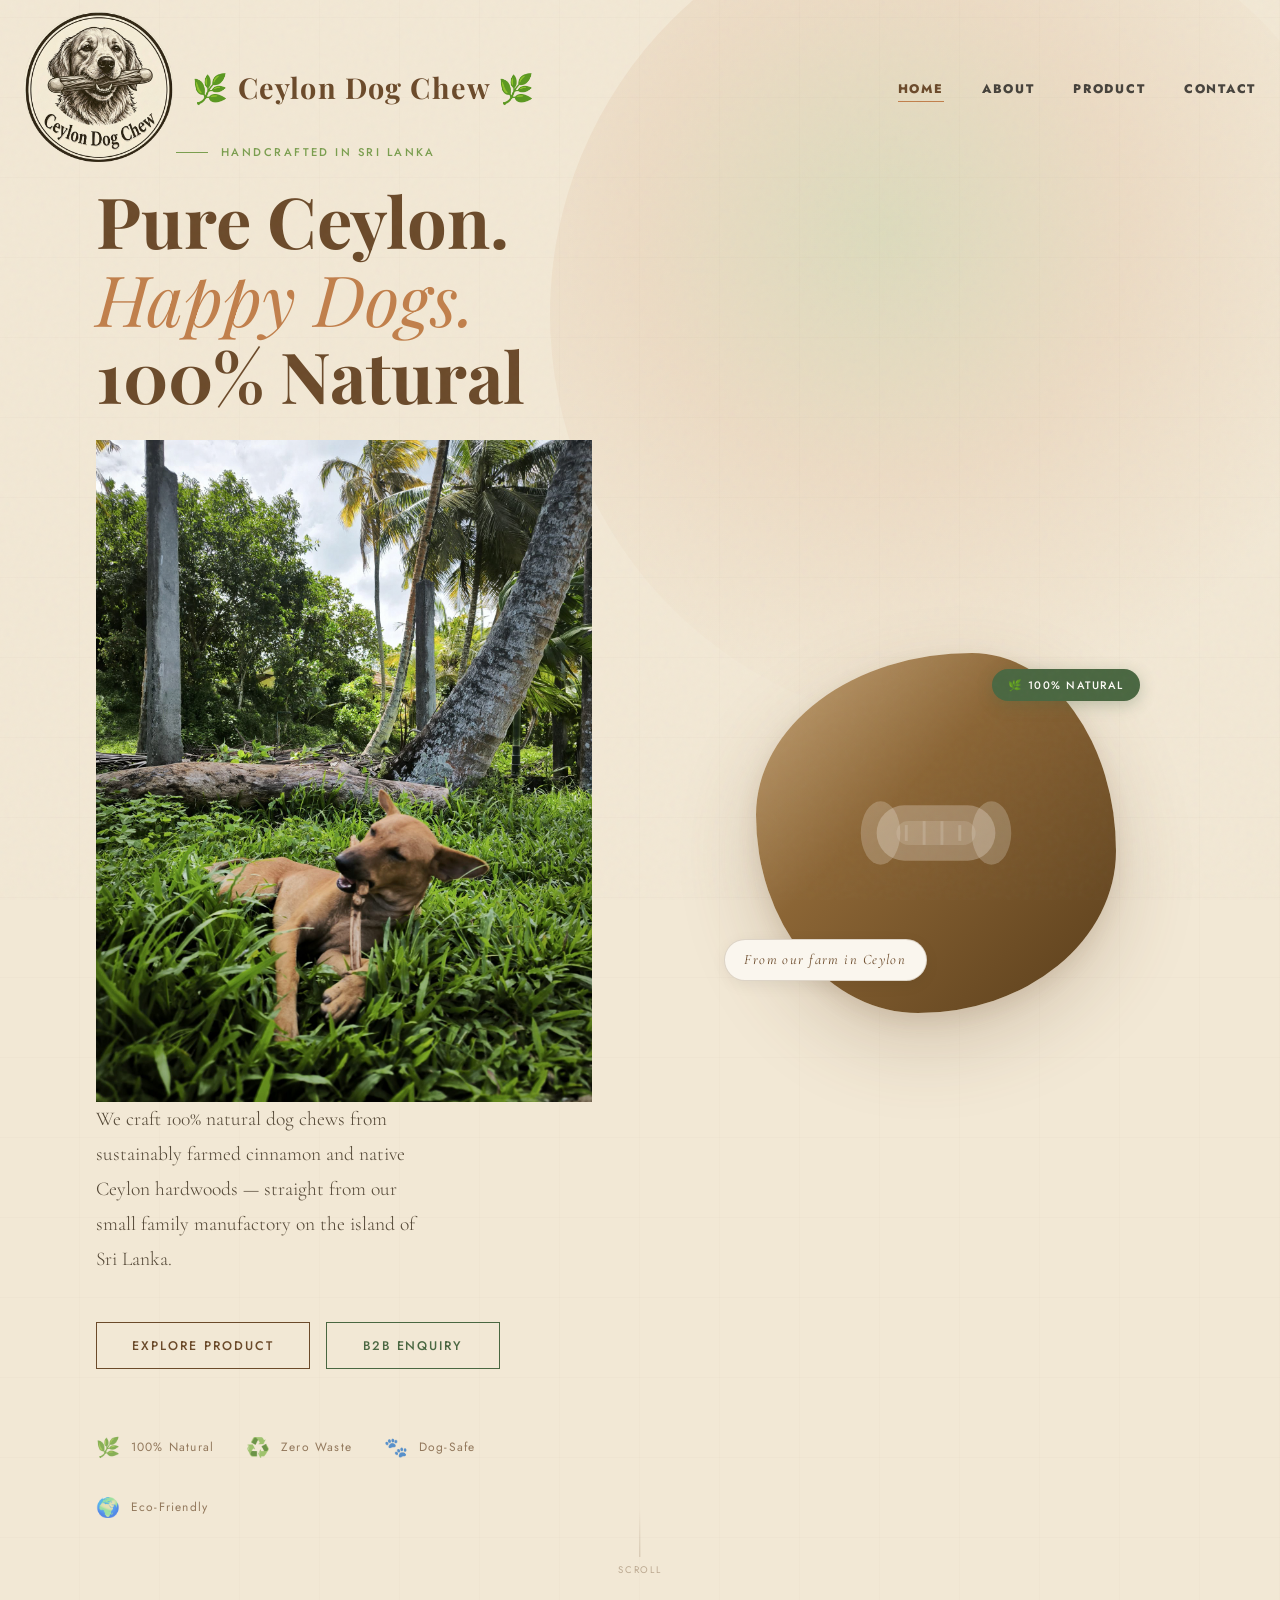
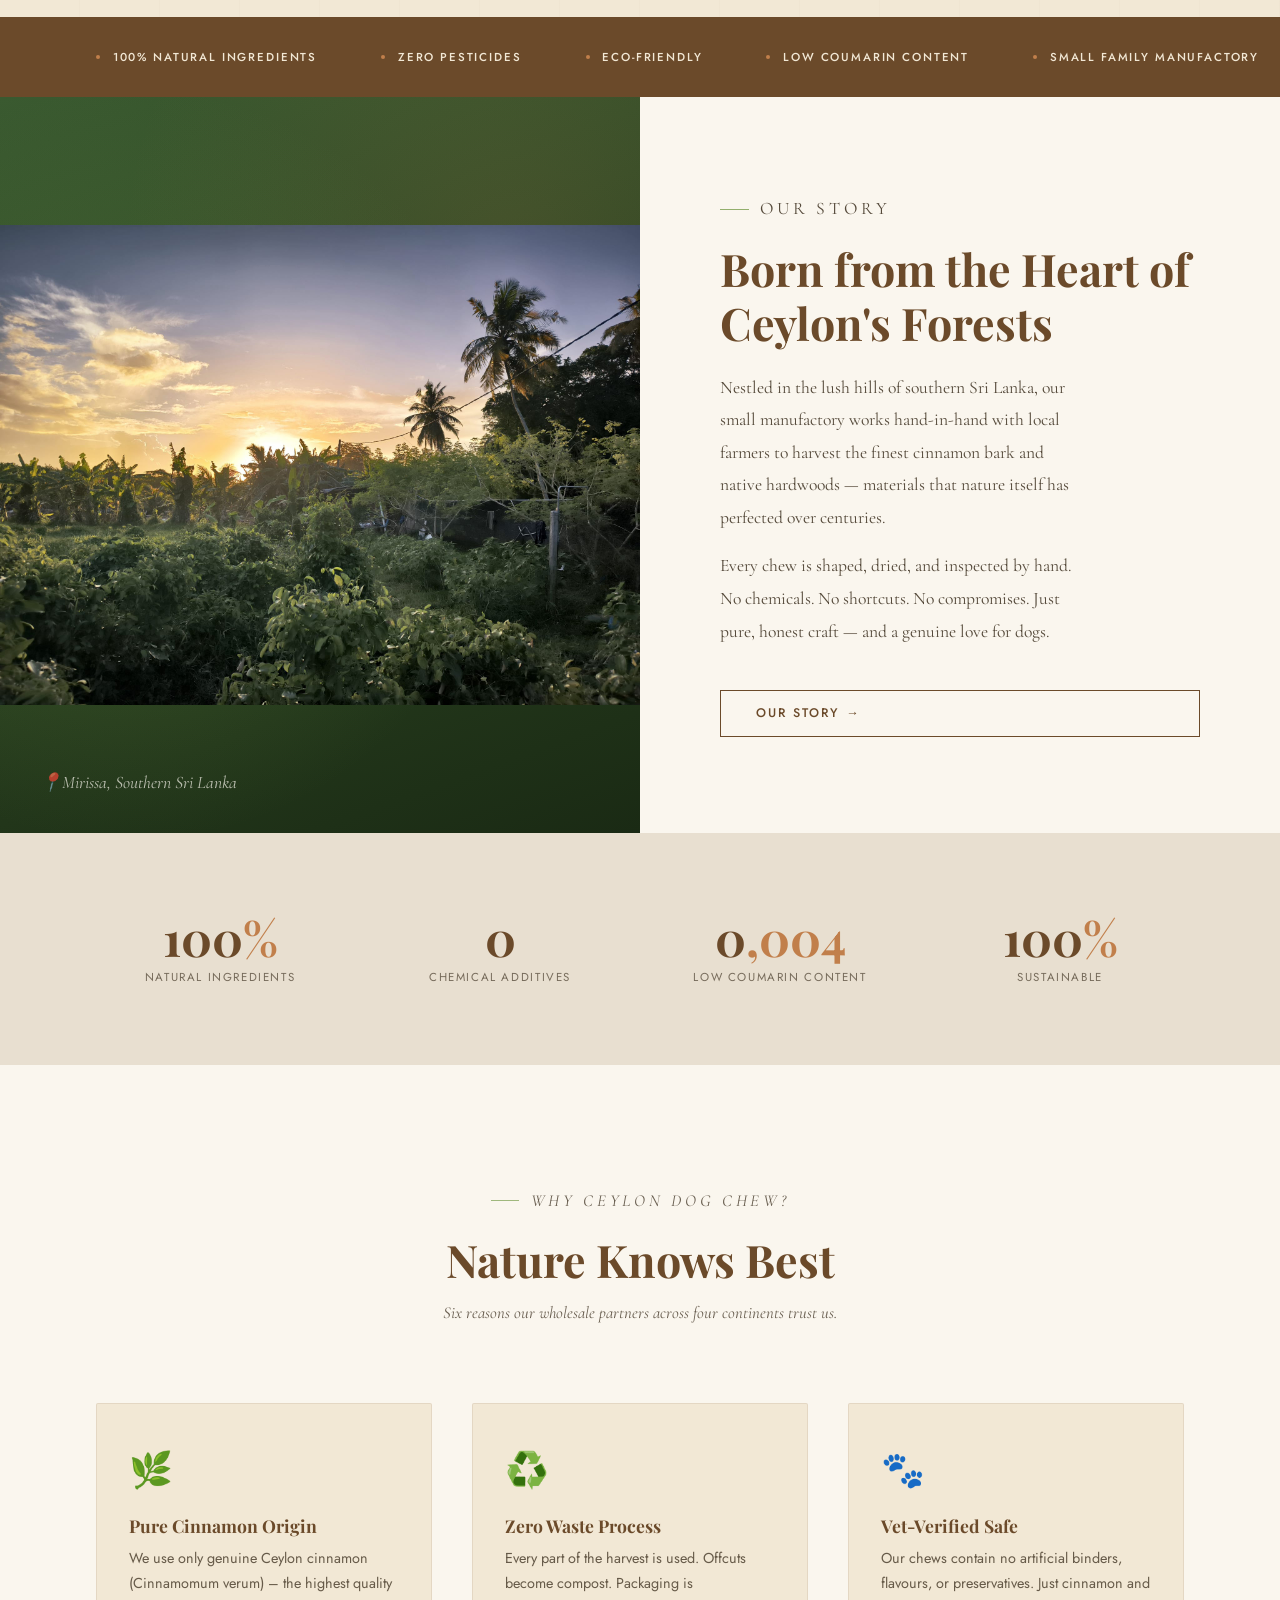
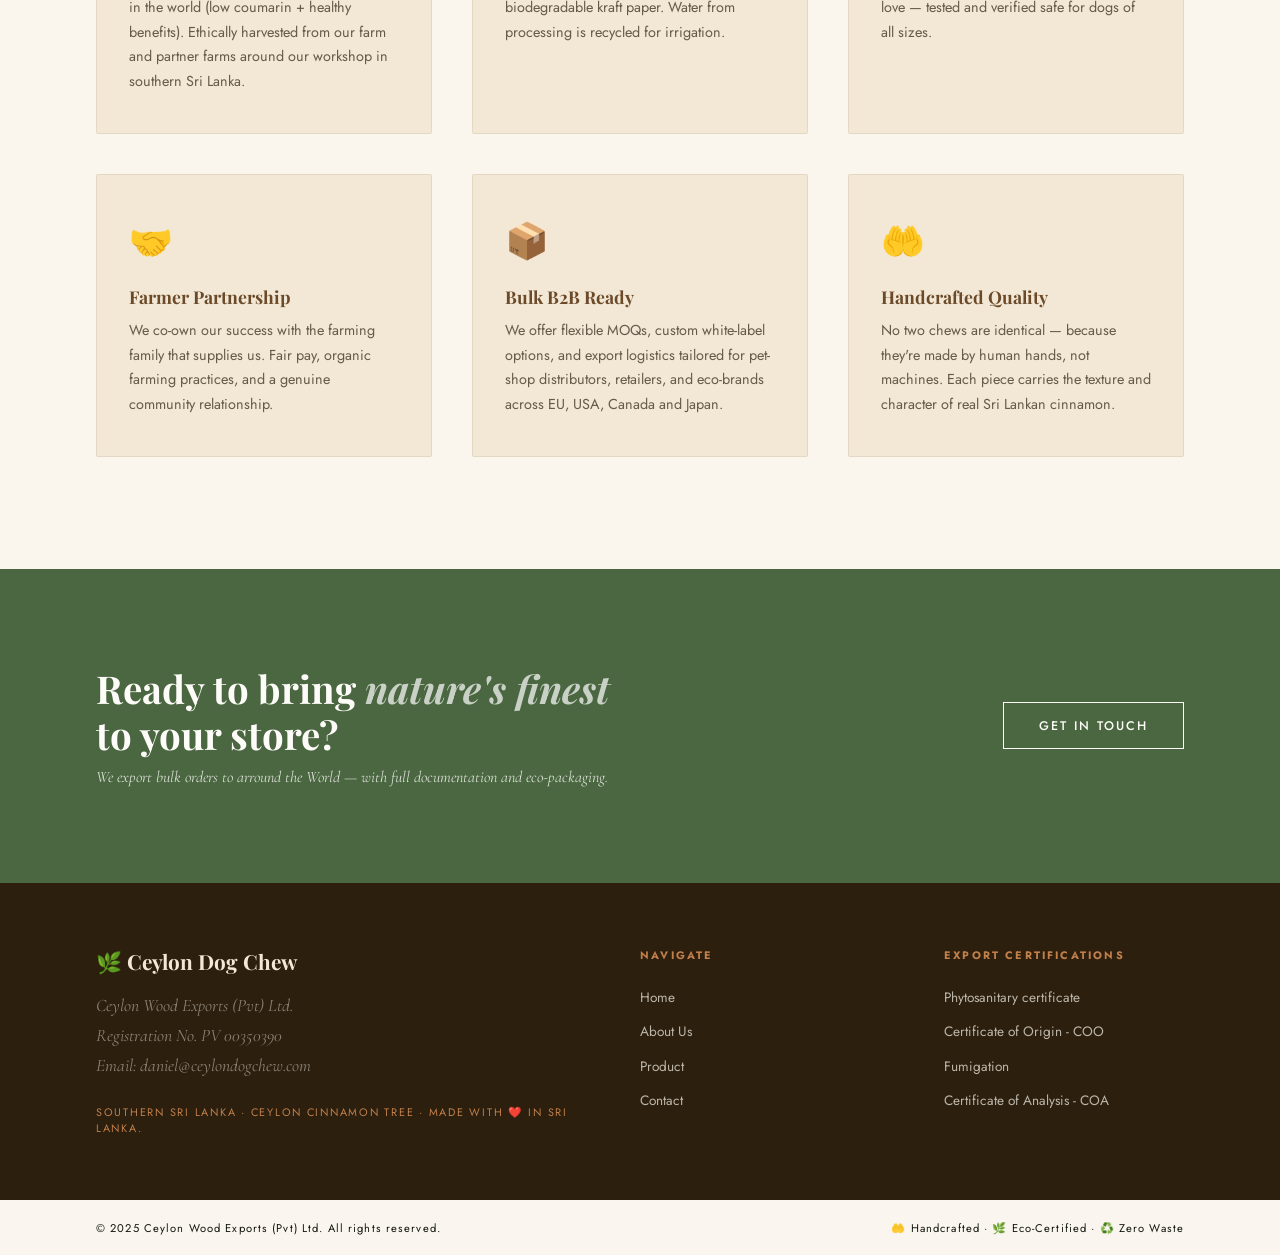
==== index.html @ 241b584c "Initial commit" ====
<!DOCTYPE html>
<html lang="en">
<head>
  <meta charset="UTF-8" />
  <meta name="viewport" content="width=device-width, initial-scale=1.0"/>
  <title>Ceylon Dog Chew — Pure Nature, Sri Lanka</title>
  <link rel="preconnect" href="https://fonts.googleapis.com">
  <link rel="icon" type="image/x-icon" href="/assets/dog_white_icon_96.png">
  <link rel="preconnect" href="https://fonts.gstatic.com" crossorigin>
  <link href="https://fonts.googleapis.com/css2?family=Playfair+Display:ital,wght@0,400;0,700;1,400&family=Jost:wght@300;400;500&family=Cormorant+Garamond:ital,wght@0,300;0,600;1,300&display=swap" rel="stylesheet">
  <link rel="stylesheet" href="/css/styles.css">
</head>
<body>

<!-- ============================================================
     NAVIGATION
============================================================ -->
<nav id="main-nav">
  <div class="nav-logo">
    <a href="index.html" class="nav-link" data-page="home"><img src="/assets/logo_small.png" alt="Ceylon Dog Chew Logo" class="logo-img"/></a>
    <span class="leaf-icon"></span>
   🌿 Ceylon Dog Chew 🌿 
  </div>
 
  <ul class="nav-links">
    <li><a href="index.html" class="nav-link" data-page="home">Home</a></li>
    <li><a href="about.html" class="nav-link" data-page="about">About</a></li>
    <li><a href="product.html" class="nav-link" data-page="product">Product</a></li>
    <li><a href="contact.html" class="nav-link" data-page="contact">Contact</a></li>
  </ul>
  <div class="nav-burger" id="burger">
    <span></span><span></span><span></span>
  </div>
</nav>

<!-- Mobile menu -->
<div class="mobile-menu" id="mobile-menu">
  <a href="index.html" class="nav-link" data-page="home">Home</a>
  <a href="about.html" class="nav-link" data-page="about">About</a>
  <a href="product.html" class="nav-link" data-page="product">Product</a>
  <a href="contact.html" class="nav-link" data-page="contact">Contact</a>
</div>


<!-- ============================================================
     HOME
============================================================ -->
<div class="page active" id="home">

  <!-- Hero -->
  <section class="hero">
    <div class="hero-bg-circle"></div>  
    <div class="hero-bg-lines"></div>
    <div class="hero-content">
      <p class="hero-eyebrow">Handcrafted in Sri Lanka</p>
      <h1>Pure Ceylon.<br><em>Happy Dogs.</em><br>100% Natural</h1>
      <img src="/assets/roco.jpeg" alt="Dog with stick in jungle" >
      <p class="hero-desc">We craft 100% natural dog chews from sustainably farmed cinnamon and native Ceylon hardwoods — straight from our small family manufactory on the island of Sri Lanka.</p>
      <div class="hero-ctas">
        <a href="product.html" class="btn btn-bark nav-link" data-page="product"><span>Explore Product</span></a>
        <a href="contact.html" class="btn btn-moss nav-link" data-page="contact"><span>B2B Enquiry</span></a>
      </div>
      <div class="hero-badges">
        <div class="hero-badge"><span class="icon">🌿</span> 100% Natural</div>
        <div class="hero-badge"><span class="icon">♻️</span> Zero Waste</div>
        <div class="hero-badge"><span class="icon">🐾</span> Dog-Safe</div>
        <div class="hero-badge"><span class="icon">🌍</span> Eco-Friendly</div>
      </div>
    </div>
    <div class="hero-visual">
      <div class="hero-product-card">
        <div class="hero-product-img">
          <svg viewBox="0 0 100 100" fill="none" xmlns="http://www.w3.org/2000/svg">
            <!-- Stylised bone / cinnamon stick shape -->
            <ellipse cx="22" cy="50" rx="10" ry="16" fill="rgba(250,246,238,.25)" rx="10"/>
            <rect x="20" y="36" width="60" height="28" rx="14" fill="rgba(250,246,238,.3)"/>
            <ellipse cx="78" cy="50" rx="10" ry="16" fill="rgba(250,246,238,.25)"/>
            <rect x="30" y="44" width="40" height="12" rx="6" fill="rgba(250,246,238,.15)"/>
            <!-- grain lines -->
            <line x1="35" y1="46" x2="35" y2="54" stroke="rgba(250,246,238,.2)" stroke-width="1.5"/>
            <line x1="44" y1="44" x2="44" y2="56" stroke="rgba(250,246,238,.2)" stroke-width="1.5"/>
            <line x1="53" y1="44" x2="53" y2="56" stroke="rgba(250,246,238,.2)" stroke-width="1.5"/>
            <line x1="62" y1="46" x2="62" y2="54" stroke="rgba(250,246,238,.2)" stroke-width="1.5"/>
          </svg>
        </div>
        <span class="hero-tag">🌿 100% Natural</span>
        <span class="hero-tag-2">From our farm in Ceylon</span>
      </div>
    </div>
    <div class="hero-line-deco">
      <span>Scroll</span>
    </div>
  </section>

  <!-- Values ticker -->
  <div class="values-strip">
    <div class="values-strip-inner" id="ticker">
      <div class="value-item"><span class="dot"></span>100% Natural Ingredients</div>
      <div class="value-item"><span class="dot"></span>Zero Pesticides</div>
      <div class="value-item"><span class="dot"></span>Eco-Friendly</div>
      <div class="value-item"><span class="dot"></span>low coumarin content</div>
      <div class="value-item"><span class="dot"></span>Small Family Manufactory</div>
      <div class="value-item"><span class="dot"></span>Sri Lanka Origin</div>
      <div class="value-item"><span class="dot"></span>Zero Waste Production</div>
      <div class="value-item"><span class="dot"></span>Export to EU · USA · Canada · Japan</div>
      <div class="value-item"><span class="dot"></span>B2B Wholesale Available</div>
      <div class="value-item"><span class="dot"></span>Dental benefit</div>
      <!-- duplicate for seamless loop -->
      <div class="value-item"><span class="dot"></span>100% Natural Ingredients</div>
      <div class="value-item"><span class="dot"></span>Zero Pesticides</div>
      <div class="value-item"><span class="dot"></span>Eco-Friendly</div>
      <div class="value-item"><span class="dot"></span>low coumarin content</div>
      <div class="value-item"><span class="dot"></span>Small Family Manufactory</div>
      <div class="value-item"><span class="dot"></span>Sri Lanka Origin</div>
      <div class="value-item"><span class="dot"></span>Zero Waste Production</div>
      <div class="value-item"><span class="dot"></span>Export to EU · USA · Canada · Japan</div>
      <div class="value-item"><span class="dot"></span>B2B Wholesale Available</div>
    </div>
  </div>

  <!-- Story teaser -->
  <section class="story">
    <div class="story-image">
      <div class="story-image-pattern"></div>
      <div class="story-image-deco">
        <img src="assets/západ_manufactory.jpeg">
      <!-- <span class="story-leaf-big">🌿</span> -->
      </div>
      <div class="story-location">📍Mirissa, Southern Sri Lanka</div>
    </div>
    <div class="story-content">
      <p class="section-label">Our Story</p>
      <h2>Born from the Heart of Ceylon's Forests</h2>
      <p>Nestled in the lush hills of southern Sri Lanka, our small manufactory works hand-in-hand with local farmers to harvest the finest cinnamon bark and native hardwoods — materials that nature itself has perfected over centuries.</p>
      <p>Every chew is shaped, dried, and inspected by hand. No chemicals. No shortcuts. No compromises. Just pure, honest craft — and a genuine love for dogs.</p>
      <a href="about.html" class="btn btn-bark nav-link" data-page="about"><span>Our Story →</span></a>
    </div>
  </section>

  <!-- Numbers -->
  <div class="numbers">
    <div class="number-item reveal">
      <div class="number-val">100<span>%</span></div>
      <div class="number-label">Natural Ingredients</div>
    </div>
    <div class="number-item reveal reveal-delay-1">
      <div class="number-val">0</div>
      <div class="number-label">Chemical Additives</div>
    </div>
    <div class="number-item reveal reveal-delay-2">
      <div class="number-val">0<span>,004</span></div>
      <div class="number-label">low Coumarin Content</div>
    </div>
    <div class="number-item reveal reveal-delay-3">
      <div class="number-val">100<span>%</span></div>
      <div class="number-label">Sustainable</div>
    </div>
  </div>

  <!-- Product Features -->
  <section class="product-preview">
    <div class="product-preview-header reveal">
      <p class="section-label" style="justify-content:center">Why Ceylon Dog Chew?</p>
      <h2>Nature Knows Best</h2>
      <p>Six reasons our wholesale partners across four continents trust us.</p>
    </div>
    <div class="features-grid">
      <div class="feature-card reveal">
        <div class="feature-icon">🌿</div>
        <div class="feature-title">Pure Cinnamon Origin</div>
        <div class="feature-text">We use only genuine Ceylon cinnamon (Cinnamomum verum) – the highest quality in the world (low coumarin + healthy benefits). Ethically harvested from our farm and partner farms around our workshop in southern Sri Lanka.</div>
      </div>
      <div class="feature-card reveal reveal-delay-1">
        <div class="feature-icon">♻️</div>
        <div class="feature-title">Zero Waste Process</div>
        <div class="feature-text">Every part of the harvest is used. Offcuts become compost. Packaging is biodegradable kraft paper. Water from processing is recycled for irrigation.</div>
      </div>
      <div class="feature-card reveal reveal-delay-2">
        <div class="feature-icon">🐾</div>
        <div class="feature-title">Vet-Verified Safe</div>
        <div class="feature-text">Our chews contain no artificial binders, flavours, or preservatives. Just cinnamon and love — tested and verified safe for dogs of all sizes.</div>
      </div>
      <div class="feature-card reveal">
        <div class="feature-icon">🤝</div>
        <div class="feature-title">Farmer Partnership</div>
        <div class="feature-text">We co-own our success with the farming family that supplies us. Fair pay, organic farming practices, and a genuine community relationship.</div>
      </div>
      <div class="feature-card reveal reveal-delay-1">
        <div class="feature-icon">📦</div>
        <div class="feature-title">Bulk B2B Ready</div>
        <div class="feature-text">We offer flexible MOQs, custom white-label options, and export logistics tailored for pet-shop distributors, retailers, and eco-brands across EU, USA, Canada and Japan.</div>
      </div>
      <div class="feature-card reveal reveal-delay-2">
        <div class="feature-icon">🤲</div>
        <div class="feature-title">Handcrafted Quality</div>
        <div class="feature-text">No two chews are identical — because they're made by human hands, not machines. Each piece carries the texture and character of real Sri Lankan cinnamon.</div>
      </div>
    </div>
  </section>

  <!-- CTA Banner -->
  <div class="cta-banner">
    <div>
      <h2>Ready to bring <em>nature's finest</em><br>to your store?</h2>
      <p>We export bulk orders to arround the World — with full documentation and eco-packaging.</p>
    </div>
    <a href="contact.html" class="btn btn-white nav-link" data-page="contact"><span>Get in Touch</span></a>
  </div>

</div><!-- /home -->

<!-- ============================================================
     FOOTER
============================================================ -->
<footer>
  <div class="footer-brand">
    <div class="footer-logo">🌿 Ceylon Dog Chew</div>
    <div class="footer-tagline">Ceylon Wood Exports (Pvt) Ltd. Registration No. PV 00350390<br> Email: <a href="mailto:daniel@ceylondogchew.com" style="color:inherit; " onmouseover="this.style.color='#e0d8c2';" onmouseout="this.style.color='inherit';">daniel@ceylondogchew.com</a></div>
    <div class="footer-origin">Southern Sri Lanka · Ceylon Cinnamon Tree · Made with ❤️ in Sri Lanka. </div>
  </div>
  <div class="footer-col">
    <h4>Navigate</h4>
    <ul>
      <li><a href="index.html" class="nav-link" data-page="home">Home</a></li>
      <li><a href="about.html" class="nav-link" data-page="about">About Us</a></li>
      <li><a href="product.html" class="nav-link" data-page="product">Product</a></li>
      <li><a href="contact.html" class="nav-link" data-page="contact">Contact</a></li>
    </ul>
  </div>
  <div class="footer-col">
    <h4>Export Certifications</h4>
    <ul>
      <li><a href="#" class="nav-link" data-page="contact">Phytosanitary certificate</a></li>
      <li><a href="" class="nav-link" data-page="contact">Certificate of Origin - COO</a></li>
      <li><a href="" class="nav-link" data-page="contact">Fumigation</a></li>
      <li><a href="" class="nav-link" data-page="contact">Certificate of Analysis - COA</a></li>
    </ul>
  </div>
</footer>
<div class="footer-bottom">
  <span>© 2025 Ceylon Wood Exports (Pvt) Ltd. All rights reserved. </span>
  <span>🤲 Handcrafted · 🌿 Eco-Certified · ♻️ Zero Waste</span>
</div>


  <!-- JS -->
  <script src="/js/main.js"></script>

</body>
</html>
---- css/styles.css ----
/* =========================================================
   TOKENS & RESET
========================================================= */
:root {
  --sand:    #F2E8D5;
  --cream:   #FAF6EE;
  --bark:    #6B4A2A;
  --moss:    #4A6741;
  --leaf:    #7A9E4E;
  --earth:   #2C1F0E;
  --clay:    #C17F4B;
  --fog:     #E8DFD0;
  --white:   #FEFCF8;

  --ff-display: 'Playfair Display', Georgia, serif;
  --ff-serif:   'Cormorant Garamond', Georgia, serif;
  --ff-body:    'Jost', sans-serif;

  --ease-smooth: cubic-bezier(.25,.46,.45,.94);
  --transition: .35s var(--ease-smooth);
}
*, *::before, *::after { box-sizing: border-box; margin: 0; padding: 0; }
html { scroll-behavior: smooth; font-size: 16px; }
body {
  font-family: var(--ff-body);
  background: var(--cream);
  color: var(--earth);
  overflow-x: hidden;
}
img { display: block; max-width: 100%; }
a { text-decoration: none; color: inherit; }
ul { list-style: none; }

/* =========================================================
   GRAIN OVERLAY
========================================================= */
body::before {
  content: '';
  position: fixed; inset: 0; z-index: 9999;
  pointer-events: none;
  background-image: url("data:image/svg+xml,%3Csvg viewBox='0 0 200 200' xmlns='http://www.w3.org/2000/svg'%3E%3Cfilter id='n'%3E%3CfeTurbulence type='fractalNoise' baseFrequency='0.75' numOctaves='4' stitchTiles='stitch'/%3E%3C/filter%3E%3Crect width='100%25' height='100%25' filter='url(%23n)' opacity='1'/%3E%3C/svg%3E");
  opacity: .032;
}

/* =========================================================
   NAVIGATION
========================================================= */
nav {
  position: fixed; top: 0; left: 0; right: 0; z-index: 100;
  display: flex; align-items: center; justify-content: space-between;
  padding: 1.4rem 3rem;
  transition: background var(--transition), box-shadow var(--transition);
}
nav.scrolled {
  background: rgba(250,246,238,.92);
  backdrop-filter: blur(10px);
  box-shadow: 0 1px 0 rgba(107,74,42,.12);
}
.nav-logo {
  font-family: var(--ff-display);
  font-size: 1.8rem;
  font-weight: 700;
  color: var(--bark);
  letter-spacing: .04em;
  display: flex; align-items: center; gap: .6rem;
}
.nav-logo .leaf-icon { font-size: 1.4rem; }
.nav-links {
  display: flex; gap: 2.4rem; align-items: center;
}
.nav-links a {
  font-size: .78rem;
  font-weight: 800;
  letter-spacing: .14em;
  text-transform: uppercase;
  color: black;
  opacity: .7;
  transition: opacity var(--transition), color var(--transition);
  position: relative;
}
.nav-links a::after {
  content: '';
  position: absolute; bottom: -.3rem; left: 0; right: 0; height: 1px;
  background: var(--clay);
  transform: scaleX(0); transform-origin: left;
  transition: transform var(--transition);
}
.nav-links a:hover, .nav-links a.active { opacity: 1; color: var(--bark); }
.nav-links a:hover::after, .nav-links a.active::after { transform: scaleX(1); }

/* Hamburger */
.nav-burger { display: none; flex-direction: column; gap: 5px; cursor: pointer; padding: 4px; }
.nav-burger span { width: 24px; height: 2px; background: var(--bark); border-radius: 2px; transition: var(--transition); }
.nav-burger.open span:nth-child(1) { transform: rotate(45deg) translate(5px,5px); }
.nav-burger.open span:nth-child(2) { opacity: 0; }
.nav-burger.open span:nth-child(3) { transform: rotate(-45deg) translate(5px,-5px); }

/* Mobile menu */
.mobile-menu {
  display: none; position: fixed; inset: 0; z-index: 99;
  background: var(--cream); flex-direction: column;
  align-items: center; justify-content: center; gap: 2.4rem;
}
.mobile-menu.open { display: flex; }
.mobile-menu a {
  font-family: var(--ff-display);
  font-size: 2rem; font-weight: 400;
  color: var(--bark); opacity: .85;
  transition: opacity var(--transition);
}
.mobile-menu a:hover { opacity: 1; }

/* =========================================================
   PAGE SYSTEM
========================================================= */
.page { min-height: 100vh; padding-top: 0; }
/*.page.active { display: block; } */

/* =========================================================
   BUTTONS
========================================================= */
.btn {
  display: inline-block;
  padding: .85rem 2.2rem;
  font-family: var(--ff-body);
  font-size: .78rem; font-weight: 500;
  letter-spacing: .16em; text-transform: uppercase;
  border: 1.5px solid currentColor;
  cursor: pointer; transition: var(--transition);
  position: relative; overflow: hidden;
}
.btn::before {
  content: '';
  position: absolute; inset: 0;
  background: currentColor;
  transform: translateY(101%);
  transition: transform .4s var(--ease-smooth);
}
.btn span { position: relative; z-index: 1; }
.btn:hover::before { transform: translateY(0); }
.btn-bark { color: var(--bark); }
.btn-bark:hover { color: var(--cream); }
.btn-white { color: var(--white); }
.btn-white:hover { color: var(--bark); }
.btn-moss { color: var(--moss); }
.btn-moss:hover { color: var(--white); }

/* =========================================================
   ██  HOME PAGE
========================================================= */
#home { padding-top: 0; }

/* Hero */
.hero {
  min-height: 100vh;
  display: grid; grid-template-columns: 1fr 1fr; align-items: center;
  background: var(--sand);
  position: relative; overflow: hidden;
}
.hero-bg-circle {
  position: absolute; right: -8vw; top: -8vw;
  width: 65vw; height: 65vw;
  border-radius: 50%;
  background: radial-gradient(circle at 40% 40%, rgba(122,158,78,.18), rgba(193,127,75,.12), transparent 70%);
  pointer-events: none;
}
.hero-bg-lines {
  position: absolute; inset: 0; pointer-events: none;
  background-image:
    repeating-linear-gradient(0deg, transparent, transparent 79px, rgba(107,74,42,.04) 80px),
    repeating-linear-gradient(90deg, transparent, transparent 79px, rgba(107,74,42,.04) 80px);
}
.hero-content {
  padding: 9rem 3rem 6rem 6rem;
  position: relative; z-index: 2;
}
.hero-eyebrow {
  font-size: .7rem; font-weight: 500;
  letter-spacing: .22em; text-transform: uppercase;
  color: var(--leaf); margin-bottom: 1.4rem;
  margin-left: 80px;
  display: flex; align-items: center; gap: .8rem;
}
.hero-eyebrow::before {
  content: ''; width: 2rem; height: 1px; background: var(--leaf);
}
.hero h1 {
  font-family: var(--ff-display);
  font-size: clamp(2.8rem, 5.5vw, 5rem);
  font-weight: 700; line-height: 1.1;
  color: var(--bark);
  margin-bottom: 1.6rem;
}
.hero h1 em {
  font-style: italic; font-weight: 400;
  color: var(--clay);
}
.hero-desc {
  font-family: var(--ff-serif);
  font-size: 1.22rem; font-weight: 300;
  color: var(--earth); opacity: .8;
  line-height: 1.8;
  max-width: 38ch;
  margin-bottom: 2.8rem;
}
.hero-ctas { display: flex; gap: 1rem; flex-wrap: wrap; }
.hero-badges {
  margin-top: 4rem;
  display: flex; gap: 2rem; flex-wrap: wrap;
}
.hero-badge {
  display: flex; align-items: center; gap: .6rem;
  font-size: .75rem; letter-spacing: .1em;
  color: var(--bark); opacity: .7;
}
.hero-badge .icon { font-size: 1.2rem; }

/* Hero visual */
.hero-visual {
  position: relative; z-index: 2;
  display: flex; align-items: center; justify-content: center;
  padding: 9rem 5rem 6rem 2rem;
}
.hero-product-card {
  position: relative;
  width: 360px; max-width: 90%;
}
.hero-product-img {
  width: 100%;
  border-radius: 60% 40% 55% 45% / 45% 55% 45% 55%;
  background: linear-gradient(135deg, #c8a77a 0%, #8B6535 40%, #5a3e1b 100%);
  aspect-ratio: 1;
  display: flex; align-items: center; justify-content: center;
  box-shadow: 0 30px 80px rgba(107,74,42,.22), 0 8px 20px rgba(107,74,42,.12);
  animation: float 6s ease-in-out infinite;
  overflow: hidden;
}
@keyframes float {
  0%,100% { transform: translateY(0) rotate(0deg); }
  50% { transform: translateY(-14px) rotate(1.5deg); }
}
.hero-product-img svg { width: 55%; opacity: .9; }
.hero-tag {
  position: absolute; top: 1rem; right: -1.5rem;
  background: var(--moss);
  color: var(--white);
  font-size: .68rem; letter-spacing: .14em; text-transform: uppercase;
  padding: .5rem 1rem;
  border-radius: 2rem;
  font-weight: 500;
  box-shadow: 0 4px 16px rgba(74,103,65,.3);
}
.hero-tag-2 {
  position: absolute; bottom: 2rem; left: -2rem;
  background: var(--cream);
  border: 1px solid rgba(107,74,42,.2);
  color: var(--bark);
  font-size: .68rem; letter-spacing: .1em;
  padding: .7rem 1.2rem;
  border-radius: 2rem;
  font-family: var(--ff-serif);
  font-style: italic;
  font-size: .9rem;
  box-shadow: 0 4px 16px rgba(0,0,0,.06);
}
.hero-line-deco {
  position: absolute; left: 50%; bottom: 2.5rem;
  transform: translateX(-50%);
  display: flex; flex-direction: column; align-items: center; gap: .4rem;
  animation: bounce 2.4s ease-in-out infinite;
}
@keyframes bounce {
  0%,100% { transform: translateX(-50%) translateY(0); }
  50% { transform: translateX(-50%) translateY(6px); }
}
.hero-line-deco span { font-size: .6rem; letter-spacing: .18em; text-transform: uppercase; color: var(--bark); opacity: .4; }
.hero-line-deco::before { content: ''; width: 1px; height: 3rem; background: linear-gradient(to bottom, transparent, var(--bark)); opacity: .25; }

/* Values strip */
.values-strip {
  background: var(--bark);
  color: var(--sand);
  padding: 2rem 6rem;
  display: flex; gap: 3rem; align-items: center;
  overflow: hidden;
}
.values-strip-inner {
  display: flex; gap: 4rem; align-items: center;
  animation: ticker 30s linear infinite;
  white-space: nowrap;
}
@keyframes ticker {
  0% { transform: translateX(0); }
  100% { transform: translateX(-50%); }
}
.value-item {
  display: flex; align-items: center; gap: .8rem;
  font-size: .72rem; letter-spacing: .16em; text-transform: uppercase; font-weight: 500;
}
.value-item .dot { width: 4px; height: 4px; border-radius: 50%; background: var(--clay); flex-shrink: 0; }

/* Story section */
.story {
  display: grid; grid-template-columns: 1fr 1fr;
  min-height: 70vh;
}
.story-image {
  background: linear-gradient(160deg, #3a5a30 0%, #2a4220 50%, #1a2a14 100%);
  position: relative; overflow: hidden;
  min-height: 500px;
}
.story-image-pattern {
  position: absolute; inset: 0;
  background-image: radial-gradient(circle at 20% 50%, rgba(122,158,78,.25) 0%, transparent 60%),
    radial-gradient(circle at 80% 20%, rgba(193,127,75,.15) 0%, transparent 50%);
}
.story-image-deco {
  position: absolute; inset: 0;
  display: flex; align-items: center; justify-content: center;
}
.story-leaf-big { font-size: 12rem; opacity: .07; user-select: none; }
.story-location {
  position: absolute; bottom: 2.5rem; left: 2.5rem;
  color: rgba(250,246,238,.7);
  font-family: var(--ff-serif); font-style: italic;
  font-size: 1.1rem;
  display: flex; align-items: center; gap: .6rem;
}
.story-content {
  padding: 6rem 5rem;
  background: var(--cream);
  display: flex; flex-direction: column; justify-content: center;
}
.section-label {
  font-size: .68rem; letter-spacing: .22em; text-transform: uppercase;
  color: var(--leaf); margin-bottom: 1.2rem;
  display: flex; align-items: center; gap: .7rem;
}
.section-label::before { content: ''; width: 1.8rem; height: 1px; background: var(--leaf); }
.story-content h2 {
  font-family: var(--ff-display);
  font-size: clamp(1.8rem, 3.5vw, 2.8rem);
  font-weight: 700; line-height: 1.2;
  color: var(--bark); margin-bottom: 1.4rem;
}
.story-content p {
  font-family: var(--ff-serif);
  font-size: 1.1rem; line-height: 1.85;
  color: var(--earth); opacity: .8;
  margin-bottom: 1rem; max-width: 44ch;
}
.story-content .btn { margin-top: 1.6rem; }

/* Numbers */
.numbers {
  background: var(--fog);
  padding: 5rem 6rem;
  display: grid; grid-template-columns: repeat(4, 1fr);
  gap: 2rem;
}
.number-item { text-align: center; }
.number-val {
  font-family: var(--ff-display);
  font-size: 3rem; font-weight: 700;
  color: var(--bark); line-height: 1;
}
.number-val span { color: var(--clay); }
.number-label {
  font-size: .72rem; letter-spacing: .14em; text-transform: uppercase;
  color: var(--earth); opacity: .6; margin-top: .5rem;
}

/* Product preview */
.product-preview {
  padding: 7rem 6rem;
  background: var(--cream);
}
.product-preview-header {
  text-align: center; margin-bottom: 5rem;
}
.product-preview-header h2 {
  font-family: var(--ff-display);
  font-size: clamp(2rem, 3.5vw, 3rem);
  color: var(--bark); margin-top: .6rem;
}
.product-preview-header p {
  font-family: var(--ff-serif);
  font-size: 1.05rem; color: var(--earth); opacity: .7;
  margin-top: .8rem; font-style: italic;
}
.features-grid {
  display: grid; grid-template-columns: repeat(3, 1fr); gap: 2.5rem;
}
.feature-card {
  background: var(--sand);
  border: 1px solid rgba(107,74,42,.1);
  padding: 2.5rem 2rem;
  border-radius: 2px;
  transition: transform var(--transition), box-shadow var(--transition);
  position: relative; overflow: hidden;
}
.feature-card::before {
  content: '';
  position: absolute; top: 0; left: 0; right: 0; height: 3px;
  background: linear-gradient(90deg, var(--moss), var(--leaf));
  transform: scaleX(0); transform-origin: left;
  transition: transform var(--transition);
}
.feature-card:hover { transform: translateY(-4px); box-shadow: 0 12px 40px rgba(107,74,42,.1); }
.feature-card:hover::before { transform: scaleX(1); }
.feature-icon { font-size: 2.2rem; margin-bottom: 1.2rem; }
.feature-title {
  font-family: var(--ff-display);
  font-size: 1.1rem; font-weight: 700;
  color: var(--bark); margin-bottom: .6rem;
}
.feature-text {
  font-size: .9rem; line-height: 1.7;
  color: var(--earth); opacity: .7;
}

/* CTA Banner */
.cta-banner {
  background: var(--moss);
  color: var(--white);
  padding: 6rem;
  display: grid; grid-template-columns: 1fr auto;
  align-items: center; gap: 3rem;
}
.cta-banner h2 {
  font-family: var(--ff-display);
  font-size: clamp(1.8rem, 3vw, 2.6rem);
  line-height: 1.2;
}
.cta-banner h2 em { font-style: italic; color: rgba(255,255,255,.7); }
.cta-banner p {
  font-family: var(--ff-serif); font-size: 1rem;
  opacity: .8; margin-top: .6rem; font-style: italic;
}

/* =========================================================
   ██  ABOUT PAGE
========================================================= */
#about { padding-top: 0; }
.about-hero {
  background: linear-gradient(150deg, #2C1F0E 0%, #3D2B14 50%, #2a4220 100%);
  color: var(--cream);
  padding: 11rem 6rem 7rem;
  position: relative; overflow: hidden;
}
.about-hero-bg {
  position: absolute; inset: 0; pointer-events: none;
  background-image: radial-gradient(circle at 70% 40%, rgba(122,158,78,.15) 0%, transparent 50%),
    radial-gradient(circle at 20% 80%, rgba(193,127,75,.1) 0%, transparent 40%);
}
.about-hero-label {
  font-size: .68rem; letter-spacing: .24em; text-transform: uppercase;
  color: var(--leaf); margin-bottom: 1.4rem;
  display: flex; align-items: center; gap: .7rem;
}
.about-hero-label::before { content: ''; width: 2rem; height: 1px; background: var(--leaf); }
.about-hero h1 {
  font-family: var(--ff-display);
  font-size: clamp(2.4rem, 5vw, 4.2rem);
  font-weight: 700; line-height: 1.12; max-width: 14ch;
}
.about-hero h1 em { font-style: italic; color: var(--clay); }
.about-hero-sub {
  font-family: var(--ff-serif); font-size: 1.15rem;
  opacity: .75; margin-top: 1.4rem; max-width: 52ch;
  line-height: 1.8;
}

/* Manifesto */
.manifesto {
  padding: 7rem 6rem;
  max-width: 900px; margin: 0 auto;
  text-align: center;
}
.manifesto blockquote {
  font-family: var(--ff-display);
  font-size: clamp(1.4rem, 3vw, 2.1rem);
  font-weight: 400; font-style: italic;
  color: var(--bark); line-height: 1.5;
}
.manifesto cite {
  display: block; margin-top: 1.6rem;
  font-family: var(--ff-body);
  font-size: .72rem; letter-spacing: .18em;
  text-transform: uppercase; color: var(--clay);
  font-style: normal;
}

/* Team / Story */
.about-story {
  display: grid; grid-template-columns: 1fr 1fr;
  background: var(--fog);
}
.about-story-content {
  padding: 6rem 5rem; display: flex; flex-direction: column; justify-content: center;
}
.about-story-content h2 {
  font-family: var(--ff-display);
  font-size: clamp(1.8rem, 3vw, 2.6rem);
  color: var(--bark); margin: .8rem 0 1.4rem;
}
.about-story-content p {
  font-family: var(--ff-serif);
  font-size: 1.05rem; line-height: 1.85;
  color: var(--earth); opacity: .8; margin-bottom: 1rem;
}
.about-visual {
  background: linear-gradient(135deg, #5a7a50 0%, #3a5a30 100%);
  min-height: 480px; position: relative; overflow: hidden;
  display: flex; align-items: center; justify-content: center;
}
.about-visual-inner {
  text-align: center; color: white;
  position: relative; z-index: 2;
  padding: 3rem;
}
.about-visual-inner .big-leaf { font-size: 8rem; opacity: .18; }
.about-visual-inner h3 {
  font-family: var(--ff-display); font-size: 1.4rem; font-style: italic;
  margin-bottom: .5rem;
}
.about-visual-inner p { font-size: .85rem; opacity: .7; letter-spacing: .06em; }
.about-visual-pattern {
  position: absolute; inset: 0;
  background-image: radial-gradient(circle at 30% 30%, rgba(193,127,75,.2) 0%, transparent 50%);
}

/* Values */
.about-values {
  padding: 7rem 6rem;
  background: var(--cream);
}
.about-values h2 {
  font-family: var(--ff-display);
  font-size: clamp(1.6rem, 3vw, 2.4rem);
  color: var(--bark); margin: .8rem 0 3.5rem; max-width: 22ch;
}
.values-grid {
  display: grid; grid-template-columns: repeat(2, 1fr); gap: 3rem;
}
.value-card { display: flex; gap: 1.6rem; align-items: flex-start; }
.value-num {
  font-family: var(--ff-display);
  font-size: 3.5rem; font-weight: 700; line-height: 1;
  color: var(--clay); opacity: .3; flex-shrink: 0;
}
.value-card-content h3 {
  font-family: var(--ff-display);
  font-size: 1.2rem; color: var(--bark);
  margin-bottom: .5rem;
}
.value-card-content p {
  font-family: var(--ff-serif);
  font-size: .98rem; line-height: 1.8; color: var(--earth); opacity: .75;
}

/* Certifications */
.certifications {
  background: var(--sand);
  padding: 5rem 6rem;
  text-align: center;
}
.certifications h2 {
  font-family: var(--ff-display); font-size: 1.8rem;
  color: var(--bark); margin: .6rem 0 3rem;
}
.cert-badges {
  display: flex; gap: 2rem; justify-content: center; flex-wrap: wrap;
}
.cert-badge {
  border: 1.5px solid rgba(107,74,42,.2);
  padding: 1.2rem 2rem;
  border-radius: 2px;
  font-size: .72rem; letter-spacing: .14em; text-transform: uppercase;
  color: var(--bark);
  display: flex; align-items: center; gap: .7rem;
  transition: var(--transition);
  background: var(--cream);
}
.cert-badge:hover { border-color: var(--moss); color: var(--moss); }
.cert-badge .cbig { font-size: 1.5rem; }

/* =========================================================
   ██  PRODUCT PAGE
========================================================= */
#product { padding-top: 0; }
.product-hero {
  background: var(--sand);
  padding: 11rem 6rem 7rem;
  display: grid; grid-template-columns: 1.1fr 1fr;
  gap: 5rem; align-items: center;
  position: relative; overflow: hidden;
}
.product-hero-bg {
  position: absolute; inset: 0; pointer-events: none;
  background-image: radial-gradient(ellipse at 80% 50%, rgba(193,127,75,.12) 0%, transparent 60%);
}
.product-hero-content { position: relative; z-index: 2; }
.product-hero-content h1 {
  font-family: var(--ff-display);
  font-size: clamp(2.2rem, 4.5vw, 3.8rem);
  font-weight: 700; line-height: 1.1; color: var(--bark);
  margin: .8rem 0 1.4rem;
}
.product-hero-content h1 em { font-style: italic; color: var(--clay); }
.product-hero-content p {
  font-family: var(--ff-serif);
  font-size: 1.1rem; line-height: 1.85; color: var(--earth); opacity: .8;
  max-width: 48ch; margin-bottom: 2rem;
}
.product-tags { display: flex; gap: .7rem; flex-wrap: wrap; margin-bottom: 2rem; }
.ptag {
  font-size: .66rem; letter-spacing: .14em; text-transform: uppercase;
  padding: .4rem .9rem; border-radius: 2rem;
  font-weight: 500;
}
.ptag-green { background: rgba(74,103,65,.12); color: var(--moss); }
.ptag-clay { background: rgba(193,127,75,.15); color: var(--bark); }

.product-visual {
  position: relative; z-index: 2;
  display: flex; align-items: center; justify-content: center;
}
.product-main-img {
  width: 320px; max-width: 100%;
  aspect-ratio: 1;
  background: linear-gradient(135deg, #c8a77a 0%, #8B6535 40%, #5a3e1b 100%);
  border-radius: 40% 60% 55% 45% / 50% 45% 55% 50%;
  box-shadow: 0 30px 80px rgba(107,74,42,.2), inset 0 -10px 30px rgba(0,0,0,.15);
  display: flex; align-items: center; justify-content: center;
  animation: float 7s ease-in-out infinite;
}
.product-main-img svg { width: 50%; opacity: .85; }

/* Ingredients */
.ingredients {
  padding: 7rem 6rem;
  background: var(--cream);
}
.ingredients-header { margin-bottom: 4rem; }
.ingredients-header h2 {
  font-family: var(--ff-display);
  font-size: clamp(1.8rem, 3vw, 2.6rem);
  color: var(--bark); margin: .8rem 0 .8rem;
}
.ingredients-header p {
  font-family: var(--ff-serif); font-size: 1rem;
  color: var(--earth); opacity: .7; max-width: 55ch; line-height: 1.8;
}
.ingredients-grid {
  display: grid; grid-template-columns: repeat(4, 1fr); gap: 1.5rem;
}
.ingredient-card {
  background: var(--sand);
  padding: 2rem 1.5rem;
  border: 1px solid rgba(107,74,42,.1);
  text-align: center;
  transition: var(--transition);
}
.ingredient-card:hover { background: var(--fog); transform: translateY(-3px); }
.ingredient-icon { font-size: 2.5rem; margin-bottom: 1rem; }
.ingredient-name {
  font-family: var(--ff-display); font-size: 1rem; color: var(--bark); font-weight: 700;
  margin-bottom: .4rem;
}
.ingredient-note { font-size: .82rem; color: var(--earth); opacity: .65; line-height: 1.6; }

/* Specs */
.specs {
  background: var(--fog);
  padding: 7rem 6rem;
  display: grid; grid-template-columns: 1fr 1fr; gap: 5rem; align-items: start;
}
.specs h2 {
  font-family: var(--ff-display); font-size: clamp(1.8rem, 2.5vw, 2.4rem);
  color: var(--bark); margin: .8rem 0 2.5rem;
}
.spec-list { display: flex; flex-direction: column; gap: 0; }
.spec-row {
  display: flex; justify-content: space-between; align-items: center;
  padding: 1rem 0;
  border-bottom: 1px solid rgba(107,74,42,.1);
}
.spec-key { font-size: .82rem; color: var(--earth); opacity: .7; }
.spec-val { font-size: .9rem; font-weight: 500; color: var(--bark); }

.b2b-box {
  background: var(--bark); color: var(--cream);
  padding: 3rem;
}
.b2b-box h3 {
  font-family: var(--ff-display); font-size: 1.6rem;
  margin-bottom: 1rem; font-style: italic;
}
.b2b-box p {
  font-family: var(--ff-serif); font-size: 1rem; line-height: 1.8; opacity: .8;
  margin-bottom: 1.5rem;
}
.b2b-list { margin-bottom: 2rem; }
.b2b-list li {
  font-size: .85rem; letter-spacing: .06em;
  padding: .5rem 0; border-bottom: 1px solid rgba(250,246,238,.1);
  display: flex; align-items: center; gap: .7rem; opacity: .85;
}
.b2b-list li::before { content: '→'; color: var(--clay); }

/* Packaging */
.packaging {
  background: var(--cream);
  padding: 7rem 6rem;
}
.packaging-grid {
  display: grid; grid-template-columns: 1fr 1fr; gap: 4rem; align-items: center;
}
.packaging h2 {
  font-family: var(--ff-display); font-size: clamp(1.6rem, 2.5vw, 2.4rem);
  color: var(--bark); margin: .8rem 0 1.4rem;
}
.packaging p {
  font-family: var(--ff-serif); font-size: 1rem; line-height: 1.85;
  color: var(--earth); opacity: .8; margin-bottom: 1rem;
}
.packaging-visual {
  background: linear-gradient(135deg, #e8dfd0 0%, #d4c4a8 100%);
  border-radius: 2px; min-height: 360px;
  display: flex; align-items: center; justify-content: center;
  font-size: 6rem;
  border: 1px solid rgba(107,74,42,.12);
}

/* =========================================================
   ██  CONTACT PAGE
========================================================= */
#contact { padding-top: 0; }
.contact-hero {
  background: var(--earth);
  color: var(--cream);
  padding: 11rem 6rem 7rem;
  position: relative; overflow: hidden;
}
.contact-hero-bg {
  position: absolute; inset: 0; pointer-events: none;
  background-image: radial-gradient(circle at 80% 30%, rgba(122,158,78,.12) 0%, transparent 50%),
    radial-gradient(circle at 10% 80%, rgba(193,127,75,.08) 0%, transparent 40%);
}
.contact-hero h1 {
  font-family: var(--ff-display);
  font-size: clamp(2.4rem, 5vw, 4rem);
  font-weight: 700; line-height: 1.1; max-width: 18ch;
  position: relative; z-index: 2;
}
.contact-hero h1 em { font-style: italic; color: var(--clay); }
.contact-hero p {
  font-family: var(--ff-serif); font-size: 1.1rem;
  opacity: .75; max-width: 52ch; margin-top: 1.4rem; line-height: 1.8;
  position: relative; z-index: 2;
}

/* Contact body */
.contact-body {
  display: grid; grid-template-columns: 1fr 1fr;
  background: var(--cream);
}
.contact-form-side {
  padding: 6rem 5rem;
  border-right: 1px solid rgba(107,74,42,.1);
}
.contact-form-side h2 {
  font-family: var(--ff-display); font-size: 1.8rem; color: var(--bark);
  margin: .6rem 0 2.5rem;
}

.form-group { margin-bottom: 1.8rem; }
.form-group label {
  display: block; font-size: .68rem; letter-spacing: .18em;
  text-transform: uppercase; color: var(--earth); opacity: .6;
  margin-bottom: .6rem;
}
.form-group input,
.form-group select,
.form-group textarea {
  width: 100%;
  background: transparent;
  border: none; border-bottom: 1.5px solid rgba(107,74,42,.25);
  padding: .8rem 0;
  font-family: var(--ff-serif); font-size: 1rem;
  color: var(--earth);
  outline: none;
  transition: border-color var(--transition);
}
.form-group input:focus,
.form-group select:focus,
.form-group textarea:focus {
  border-bottom-color: var(--moss);
}
.form-group select { cursor: pointer; }
.form-group textarea { resize: vertical; min-height: 120px; }
.form-row { display: grid; grid-template-columns: 1fr 1fr; gap: 1.5rem; }
.form-submit { margin-top: 2.5rem; }

/* Contact info */
.contact-info-side { padding: 6rem 5rem; }
.contact-info-side h2 {
  font-family: var(--ff-display); font-size: 1.8rem; color: var(--bark);
  margin: .6rem 0 2.5rem;
}
.contact-item {
  display: flex; gap: 1.2rem; align-items: flex-start;
  margin-bottom: 2.5rem;
}
.contact-item-icon { font-size: 1.5rem; margin-top: .1rem; flex-shrink: 0; }
.contact-item-label {
  font-size: .66rem; letter-spacing: .16em; text-transform: uppercase;
  color: var(--clay); margin-bottom: .3rem;
}
.contact-item-value {
  font-family: var(--ff-serif); font-size: 1rem; color: var(--earth); line-height: 1.6;
}
.contact-item-value a { color: var(--moss); transition: var(--transition); }
.contact-item-value a:hover { color: var(--bark); }

.markets-box {
  background: var(--sand); padding: 2.5rem;
  margin-top: 2rem; border-left: 3px solid var(--leaf);
}
.markets-box h3 {
  font-family: var(--ff-display); font-size: 1.1rem; color: var(--bark);
  margin-bottom: 1rem; font-style: italic;
}
.market-flags {
  display: flex; gap: 1rem; flex-wrap: wrap;
}
.market-flag {
  display: flex; align-items: center; gap: .5rem;
  font-size: .8rem; color: var(--earth); opacity: .8;
}
.market-flag .flag { font-size: 1.3rem; }

/* Success message */
.form-success {
  display: none;
  background: rgba(74,103,65,.1);
  border: 1px solid var(--moss);
  color: var(--moss);
  padding: 1.2rem 1.5rem;
  font-family: var(--ff-serif);
  font-size: .95rem; line-height: 1.6;
  margin-top: 1.5rem;
}
.form-success.show { display: block; }

/* =========================================================
   FOOTER
========================================================= */
footer {
  background: var(--earth);
  color: rgba(250,246,238,.7);
  padding: 4rem 6rem;
  display: grid; grid-template-columns: 2fr 1fr 1fr;
  gap: 4rem;
}

.footer-logo {
  font-family: var(--ff-display); font-size: 1.3rem;
  color: var(--sand); font-weight: 700; margin-bottom: 1rem;
}
.footer-tagline {
  font-family: var(--ff-serif); font-style: italic;
  font-size: 1.1rem; opacity: .65; line-height: 1.7;
  max-width: 28ch; margin-bottom: 1.5rem;
}
.footer-origin {
  font-size: .68rem; letter-spacing: .16em; text-transform: uppercase;
  color: var(--clay);
}
.footer-col h4 {
  font-size: .68rem; letter-spacing: .2em; text-transform: uppercase;
  color: var(--clay); margin-bottom: 1.4rem;
}
.footer-col ul li {
  margin-bottom: .7rem;
}
.footer-col ul li a {
  font-size: .85rem; transition: color var(--transition);
}
.footer-col ul li a:hover { color: var(--sand); }
.footer-bottom {
  background: rgba(250, 246, 238, .92);;
  padding: 1.2rem 6rem;
  display: flex; justify-content: space-between; align-items: center;
  font-size: .70rem; letter-spacing: .1em;
  color: rgba(3, 8, 0, 0.938);
}

/* =========================================================
   ANIMATIONS
========================================================= */
.reveal {
  opacity: 0; transform: translateY(28px);
  transition: opacity .7s var(--ease-smooth), transform .7s var(--ease-smooth);
}
.reveal.visible { opacity: 1; transform: translateY(0); }
.reveal-delay-1 { transition-delay: .1s; }
.reveal-delay-2 { transition-delay: .22s; }
.reveal-delay-3 { transition-delay: .34s; }
.reveal-delay-4 { transition-delay: .46s; }

/* =========================================================
   RESPONSIVE
========================================================= */
@media (max-width: 1024px) {
  .hero { grid-template-columns: 1fr; }
  .hero-visual { display: none; }
  .hero-content { padding: 8rem 2.5rem 5rem; }
  .story { grid-template-columns: 1fr; }
  .story-image { min-height: 260px; }
  .story-content { padding: 4rem 2.5rem; }
  .numbers { grid-template-columns: repeat(2,1fr); padding: 4rem 2.5rem; }
  .features-grid { grid-template-columns: 1fr 1fr; }
  .product-preview { padding: 5rem 2.5rem; }
  .cta-banner { grid-template-columns: 1fr; padding: 4rem 2.5rem; }
  .about-story { grid-template-columns: 1fr; }
  .about-visual { min-height: 220px; }
  .values-grid { grid-template-columns: 1fr; }
  .about-values { padding: 5rem 2.5rem; }
  .ingredients-grid { grid-template-columns: repeat(2,1fr); }
  .specs { grid-template-columns: 1fr; gap: 3rem; padding: 5rem 2.5rem; }
  .packaging-grid { grid-template-columns: 1fr; }
  .packaging { padding: 5rem 2.5rem; }
  .contact-body { grid-template-columns: 1fr; }
  .contact-form-side { border-right: none; border-bottom: 1px solid rgba(107,74,42,.1); padding: 4rem 2.5rem; }
  .contact-info-side { padding: 4rem 2.5rem; }
  footer { grid-template-columns: 1fr; gap: 2.5rem; padding: 3rem 2.5rem; }
  .footer-bottom { padding: 1rem 2.5rem; flex-direction: column; gap: .5rem; }
  .about-hero, .contact-hero, .product-hero { padding: 8rem 2.5rem 5rem; }
  .about-story-content, .ingredients { padding: 4rem 2.5rem; }
  .certifications { padding: 4rem 2.5rem; }
  .product-hero { grid-template-columns: 1fr; }
  .product-visual { display: none; }
  .manifesto { padding: 5rem 2.5rem; }
  nav { padding: 1.2rem 1.5rem; }
  .nav-links { display: none; }
  .nav-burger { display: flex; }
  .values-strip { padding: 1.5rem 2rem; }
}
@media (max-width: 640px) {
  .hero h1 { font-size: 2.4rem; }
  .features-grid { grid-template-columns: 1fr; }
  .ingredients-grid { grid-template-columns: 1fr 1fr; }
  .form-row { grid-template-columns: 1fr; }
  .hero-badges { gap: 1.2rem; }
  .hero-ctas { flex-direction: column; }
}

/* =========================================================
   Logo - new
========================================================= */
#main-nav {
  display: flex;
  align-items: center;
  padding: 0.75rem 1.5rem;
  width: 100%;
  box-sizing: border-box;
}

.nav-logo {
  display: flex;
  align-items: center;
}

.logo-img {
  height: 150px;
  width: auto;
  object-fit: contain;
  display: block;
  
}

@media (max-width: 768px) {
  .logo-img {
    height: 100px;
  }
  .nav-logo {
    font-size: 1.3rem;
  }
}

@media (max-width: 480px) {
  .logo-img {
    height: 60px;
  }
  .nav-logo {
    font-size: 1.1rem;
  }
}

/* ── Photo strip ── */
.about-photo-strip {
  position: relative;
  width: 100%;
  overflow: hidden;
  margin: 2.5rem 0;
  /* táhni na celou šířku i přes padding rodiče, pokud je potřeba: */
  /* margin-left: calc(-1 * var(--section-padding, 0px)); */
}

.strip-track {
  display: flex;
  gap: 12px;
  overflow-x: auto;
  scroll-behavior: smooth;
  -webkit-overflow-scrolling: touch;  /* plynulý scroll na iOS */
  scrollbar-width: none;              /* Firefox — skryje scrollbar */
  padding: 4px 2px 4px 2px;          /* prostor pro box-shadow */
}

.strip-track::-webkit-scrollbar {
  display: none;                      /* Chrome/Safari — skryje scrollbar */
}

.strip-img {
  flex: 0 0 auto;
  width: clamp(220px, 40vw, 380px);  /* na mobilu menší, na desktopu větší */
  height: clamp(160px, 28vw, 280px);
  object-fit: cover;
  border-radius: 8px;
  display: block;
  transition: transform 0.25s ease, box-shadow 0.25s ease;
}

.strip-img:hover {
  transform: scale(1.1);
  box-shadow: 0 8px 24px rgba(0, 0, 0, 0.18);
}

/* ── Navigační tlačítka ── */
.strip-btn {
  position: absolute;
  top: 50%;
  transform: translateY(-50%);
  z-index: 10;
  background: rgba(255, 255, 255, 0.85);
  border: none;
  border-radius: 50%;
  width: 40px;
  height: 40px;
  font-size: 1.1rem;
  cursor: pointer;
  display: flex;
  align-items: center;
  justify-content: center;
  box-shadow: 0 2px 8px rgba(0,0,0,0.15);
  transition: background 0.2s;
  -webkit-tap-highlight-color: transparent;
}

.strip-btn:hover { background: rgba(255, 255, 255, 1); }

.strip-prev { left: 8px; }
.strip-next { right: 8px; }

/* Na velmi malých obrazovkách tlačítka schovat — touch scroll stačí */
@media (max-width: 480px) {
  .strip-btn { display: none; }
}
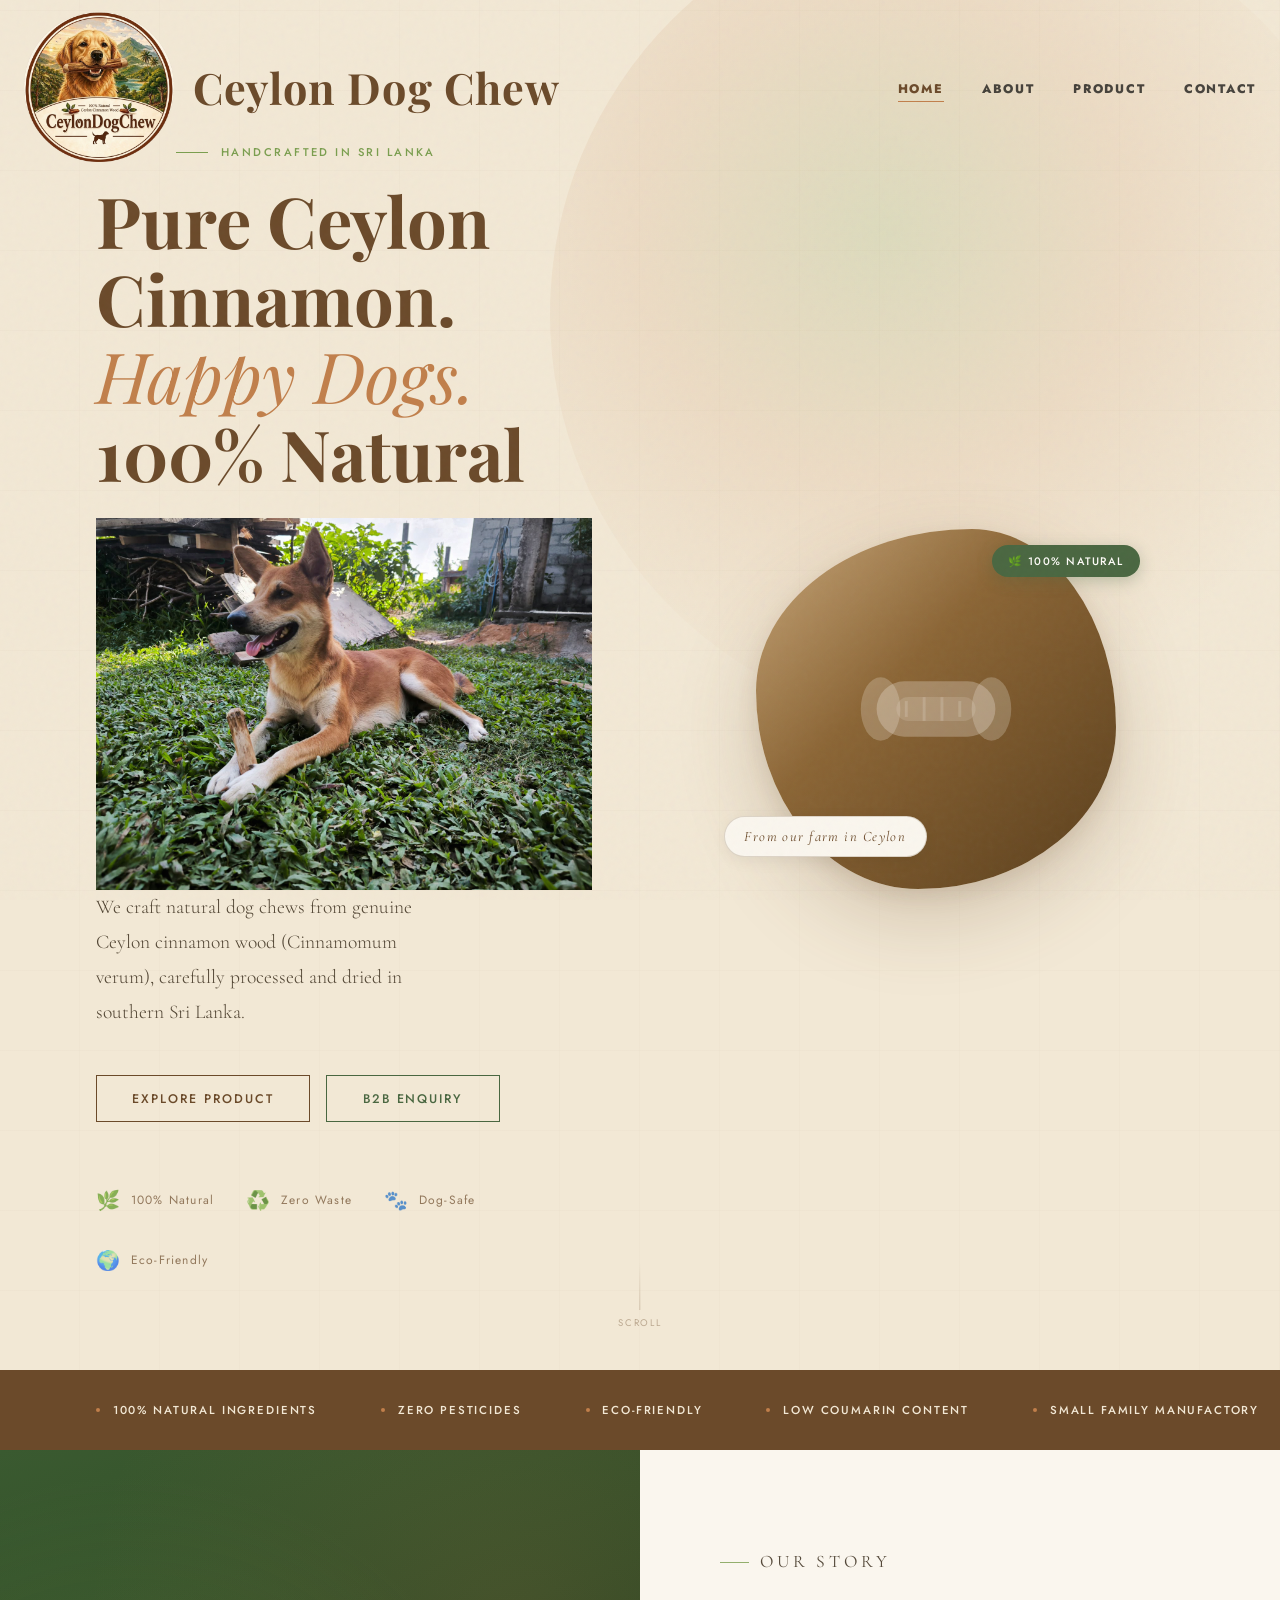
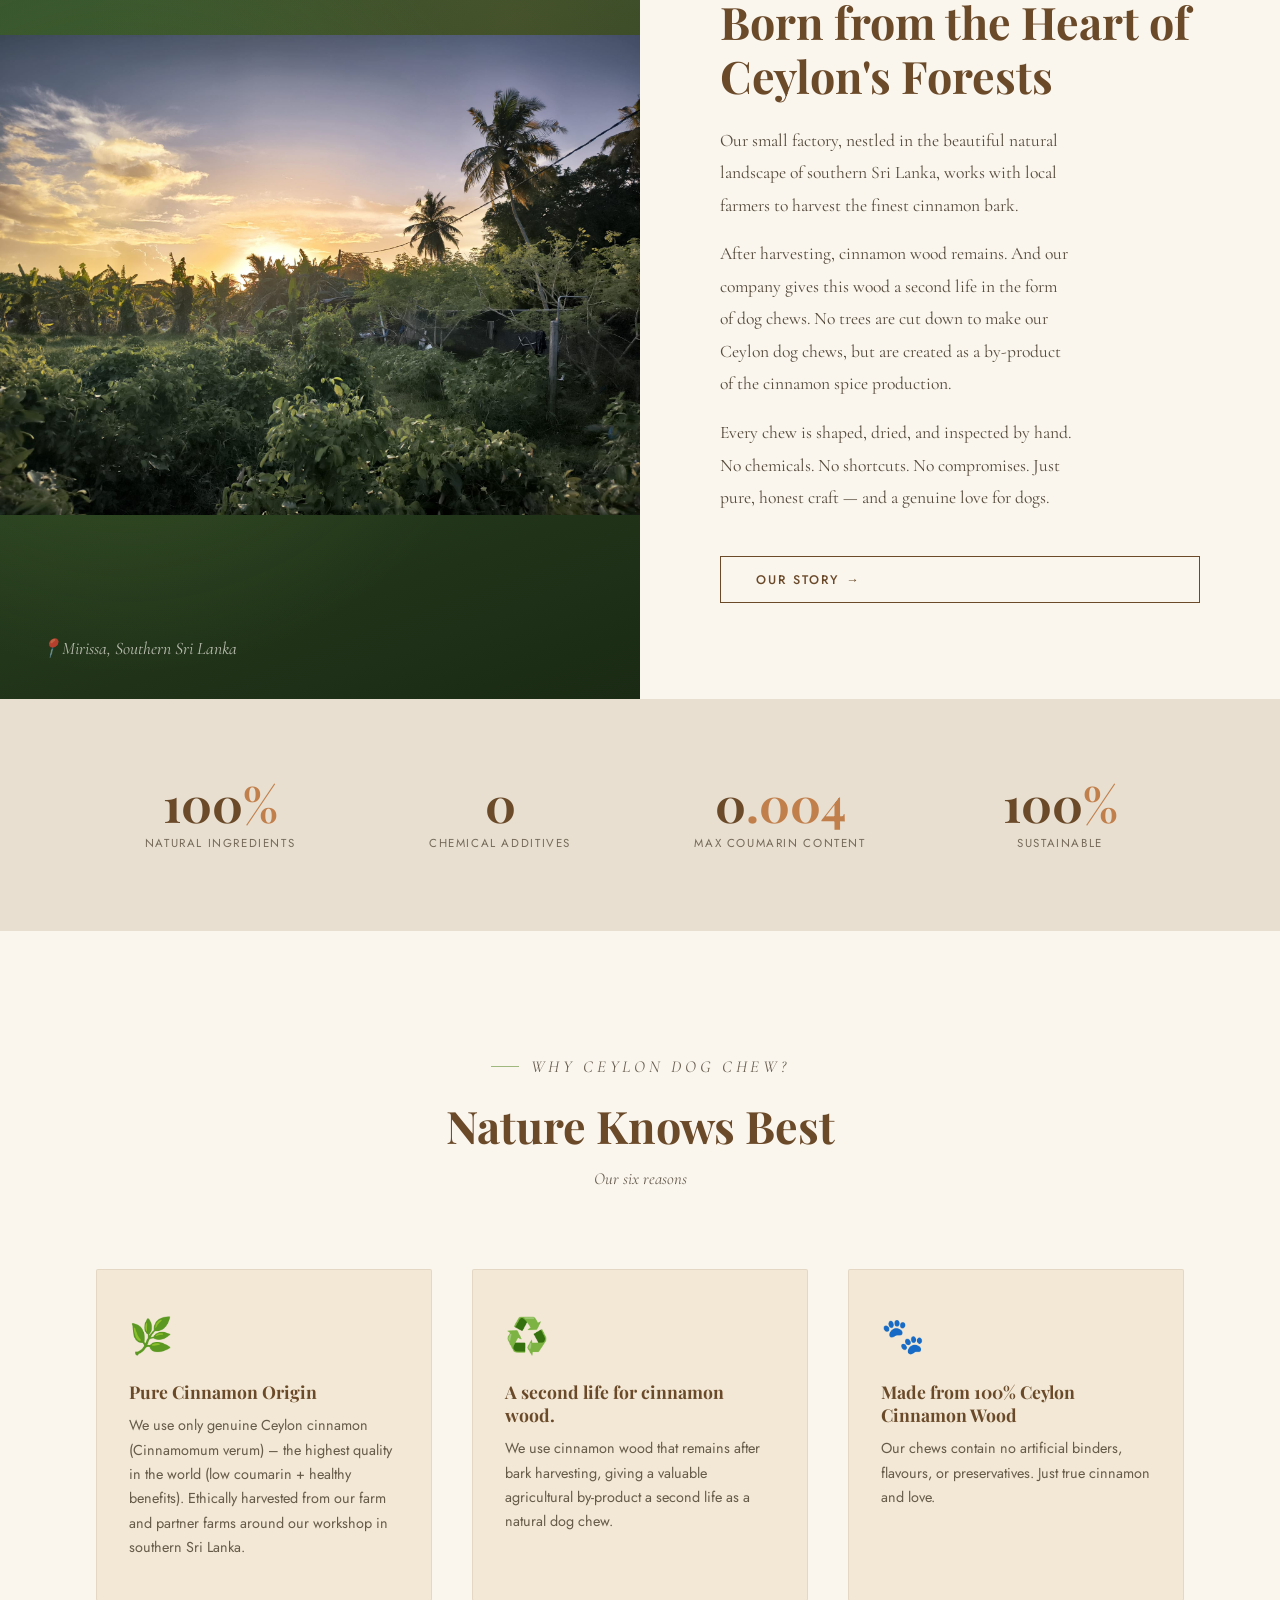
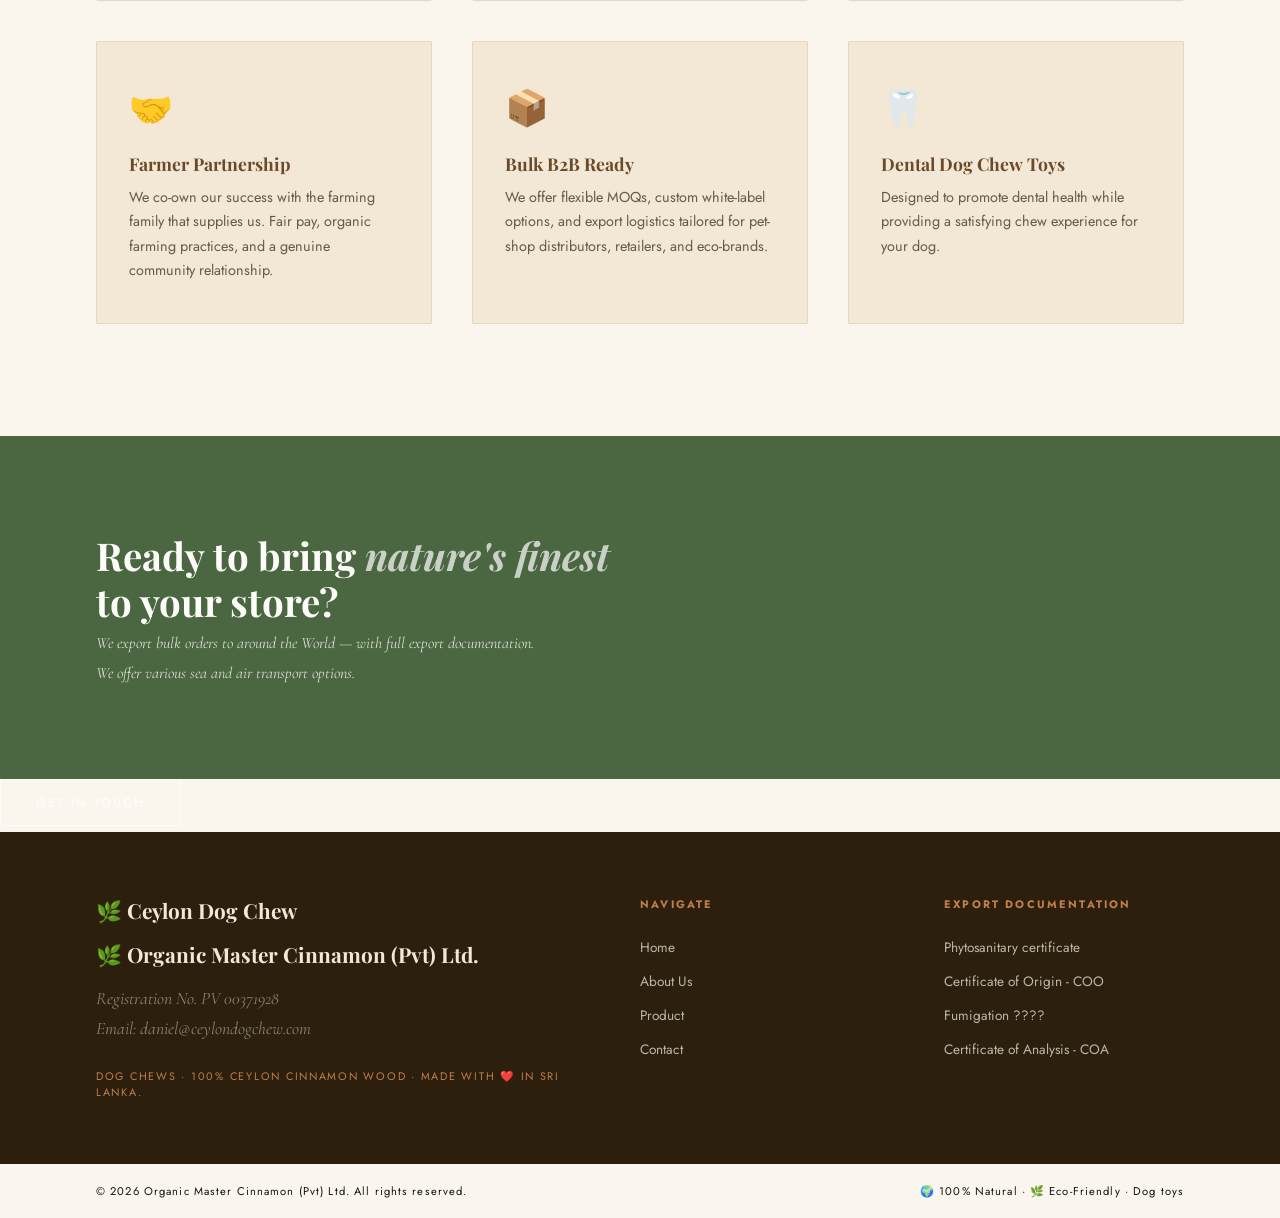
==== commit bbe2ac6c: "uprava" ====
--- a/index.html
+++ b/index.html
@@ -3,12 +3,12 @@
 <head>
   <meta charset="UTF-8" />
   <meta name="viewport" content="width=device-width, initial-scale=1.0"/>
-  <title>Ceylon Dog Chew — Pure Nature, Sri Lanka</title>
+  <title>Ceylon Dog Chew — 100% Natural Ceylon Cinnamon Wood (Cinnamomum verum), Made in Sri Lanka, </title>
   <link rel="preconnect" href="https://fonts.googleapis.com">
   <link rel="icon" type="image/x-icon" href="/assets/dog_white_icon_96.png">
   <link rel="preconnect" href="https://fonts.gstatic.com" crossorigin>
   <link href="https://fonts.googleapis.com/css2?family=Playfair+Display:ital,wght@0,400;0,700;1,400&family=Jost:wght@300;400;500&family=Cormorant+Garamond:ital,wght@0,300;0,600;1,300&display=swap" rel="stylesheet">
-  <link rel="stylesheet" href="/css/styles.css">
+  <link rel="stylesheet" href="css/styles.css">
 </head>
 <body>
 
@@ -17,9 +17,9 @@
 ============================================================ -->
 <nav id="main-nav">
   <div class="nav-logo">
-    <a href="index.html" class="nav-link" data-page="home"><img src="/assets/logo_small.png" alt="Ceylon Dog Chew Logo" class="logo-img"/></a>
+    <a href="index.html" class="nav-link" data-page="home"><img src="/assets/logo-color.png" alt="Ceylon Dog Chew Logo" class="logo-img"/></a>
     <span class="leaf-icon"></span>
-   🌿 Ceylon Dog Chew 🌿 
+    <h2>Ceylon Dog Chew</h2>
   </div>
  
   <ul class="nav-links">
@@ -53,9 +53,9 @@
     <div class="hero-bg-lines"></div>
     <div class="hero-content">
       <p class="hero-eyebrow">Handcrafted in Sri Lanka</p>
-      <h1>Pure Ceylon.<br><em>Happy Dogs.</em><br>100% Natural</h1>
-      <img src="/assets/roco.jpeg" alt="Dog with stick in jungle" >
-      <p class="hero-desc">We craft 100% natural dog chews from sustainably farmed cinnamon and native Ceylon hardwoods — straight from our small family manufactory on the island of Sri Lanka.</p>
+      <h1>Pure Ceylon Cinnamon.<br><em>Happy Dogs.</em><br>100% Natural</h1>
+      <img src="/assets/meggie1.jpeg" alt="Dog with cinnamonstick" >
+      <p class="hero-desc">We craft natural dog chews from genuine Ceylon cinnamon wood (Cinnamomum verum), carefully processed and dried in southern Sri Lanka. </p>
       <div class="hero-ctas">
         <a href="product.html" class="btn btn-bark nav-link" data-page="product"><span>Explore Product</span></a>
         <a href="contact.html" class="btn btn-moss nav-link" data-page="contact"><span>B2B Enquiry</span></a>
@@ -98,23 +98,23 @@
       <div class="value-item"><span class="dot"></span>100% Natural Ingredients</div>
       <div class="value-item"><span class="dot"></span>Zero Pesticides</div>
       <div class="value-item"><span class="dot"></span>Eco-Friendly</div>
-      <div class="value-item"><span class="dot"></span>low coumarin content</div>
+      <div class="value-item"><span class="dot"></span>Low coumarin content</div>
       <div class="value-item"><span class="dot"></span>Small Family Manufactory</div>
       <div class="value-item"><span class="dot"></span>Sri Lanka Origin</div>
       <div class="value-item"><span class="dot"></span>Zero Waste Production</div>
-      <div class="value-item"><span class="dot"></span>Export to EU · USA · Canada · Japan</div>
+      <div class="value-item"><span class="dot"></span>Export documentation available</div>
       <div class="value-item"><span class="dot"></span>B2B Wholesale Available</div>
       <div class="value-item"><span class="dot"></span>Dental benefit</div>
       <!-- duplicate for seamless loop -->
       <div class="value-item"><span class="dot"></span>100% Natural Ingredients</div>
       <div class="value-item"><span class="dot"></span>Zero Pesticides</div>
       <div class="value-item"><span class="dot"></span>Eco-Friendly</div>
-      <div class="value-item"><span class="dot"></span>low coumarin content</div>
+      <div class="value-item"><span class="dot"></span>Low coumarin content</div>
       <div class="value-item"><span class="dot"></span>Small Family Manufactory</div>
       <div class="value-item"><span class="dot"></span>Sri Lanka Origin</div>
       <div class="value-item"><span class="dot"></span>Zero Waste Production</div>
-      <div class="value-item"><span class="dot"></span>Export to EU · USA · Canada · Japan</div>
-      <div class="value-item"><span class="dot"></span>B2B Wholesale Available</div>
+      <div class="value-item"><span class="dot"></span>Export documentation</div>
+      <div class="value-item"><span class="dot"></span>B2B Wholesale</div>
     </div>
   </div>
 
@@ -131,7 +131,8 @@
     <div class="story-content">
       <p class="section-label">Our Story</p>
       <h2>Born from the Heart of Ceylon's Forests</h2>
-      <p>Nestled in the lush hills of southern Sri Lanka, our small manufactory works hand-in-hand with local farmers to harvest the finest cinnamon bark and native hardwoods — materials that nature itself has perfected over centuries.</p>
+      <p>Our small factory, nestled in the beautiful natural landscape of southern Sri Lanka, works with local farmers to harvest the finest cinnamon bark.</p>
+      <p>After harvesting, cinnamon wood remains. And our company gives this wood a second life in the form of dog chews. No trees are cut down to make our Ceylon dog chews, but are created as a by-product of the cinnamon spice production.</p>
       <p>Every chew is shaped, dried, and inspected by hand. No chemicals. No shortcuts. No compromises. Just pure, honest craft — and a genuine love for dogs.</p>
       <a href="about.html" class="btn btn-bark nav-link" data-page="about"><span>Our Story →</span></a>
     </div>
@@ -148,8 +149,8 @@
       <div class="number-label">Chemical Additives</div>
     </div>
     <div class="number-item reveal reveal-delay-2">
-      <div class="number-val">0<span>,004</span></div>
-      <div class="number-label">low Coumarin Content</div>
+      <div class="number-val">0<span>.004</span></div>
+      <div class="number-label">Max Coumarin Content</div>
     </div>
     <div class="number-item reveal reveal-delay-3">
       <div class="number-val">100<span>%</span></div>
@@ -162,7 +163,7 @@
     <div class="product-preview-header reveal">
       <p class="section-label" style="justify-content:center">Why Ceylon Dog Chew?</p>
       <h2>Nature Knows Best</h2>
-      <p>Six reasons our wholesale partners across four continents trust us.</p>
+      <p>Our six reasons</p>
     </div>
     <div class="features-grid">
       <div class="feature-card reveal">
@@ -172,13 +173,13 @@
       </div>
       <div class="feature-card reveal reveal-delay-1">
         <div class="feature-icon">♻️</div>
-        <div class="feature-title">Zero Waste Process</div>
-        <div class="feature-text">Every part of the harvest is used. Offcuts become compost. Packaging is biodegradable kraft paper. Water from processing is recycled for irrigation.</div>
+        <div class="feature-title">A second life for cinnamon wood.</div>
+        <div class="feature-text">We use cinnamon wood that remains after bark harvesting, giving a valuable agricultural by-product a second life as a natural dog chew.</div>
       </div>
       <div class="feature-card reveal reveal-delay-2">
         <div class="feature-icon">🐾</div>
-        <div class="feature-title">Vet-Verified Safe</div>
-        <div class="feature-text">Our chews contain no artificial binders, flavours, or preservatives. Just cinnamon and love — tested and verified safe for dogs of all sizes.</div>
+        <div class="feature-title">Made from 100% Ceylon Cinnamon Wood</div>
+        <div class="feature-text">Our chews contain no artificial binders, flavours, or preservatives. Just true cinnamon and love.</div>
       </div>
       <div class="feature-card reveal">
         <div class="feature-icon">🤝</div>
@@ -188,22 +189,24 @@
       <div class="feature-card reveal reveal-delay-1">
         <div class="feature-icon">📦</div>
         <div class="feature-title">Bulk B2B Ready</div>
-        <div class="feature-text">We offer flexible MOQs, custom white-label options, and export logistics tailored for pet-shop distributors, retailers, and eco-brands across EU, USA, Canada and Japan.</div>
+        <div class="feature-text">We offer flexible MOQs, custom white-label options, and export logistics tailored for pet-shop distributors, retailers, and eco-brands.</div>
       </div>
       <div class="feature-card reveal reveal-delay-2">
-        <div class="feature-icon">🤲</div>
-        <div class="feature-title">Handcrafted Quality</div>
-        <div class="feature-text">No two chews are identical — because they're made by human hands, not machines. Each piece carries the texture and character of real Sri Lankan cinnamon.</div>
+        <div class="feature-icon">🦷</div>
+        <div class="feature-title">Dental Dog Chew Toys</div>
+        <div class="feature-text">Designed to promote dental health while providing a satisfying chew experience for your dog.</div>
       </div>
     </div>
   </section>
 
-  <!-- CTA Banner -->
+  <!-- CTA Banner --> 
   <div class="cta-banner">
     <div>
       <h2>Ready to bring <em>nature's finest</em><br>to your store?</h2>
-      <p>We export bulk orders to arround the World — with full documentation and eco-packaging.</p>
-    </div>
+      <p>We export bulk orders to around the World — with full export documentation. </p>
+      <p>We offer various sea and air transport options.</p>
+    </div>
+  </div>
     <a href="contact.html" class="btn btn-white nav-link" data-page="contact"><span>Get in Touch</span></a>
   </div>
 
@@ -215,8 +218,9 @@
 <footer>
   <div class="footer-brand">
     <div class="footer-logo">🌿 Ceylon Dog Chew</div>
-    <div class="footer-tagline">Ceylon Wood Exports (Pvt) Ltd. Registration No. PV 00350390<br> Email: <a href="mailto:daniel@ceylondogchew.com" style="color:inherit; " onmouseover="this.style.color='#e0d8c2';" onmouseout="this.style.color='inherit';">daniel@ceylondogchew.com</a></div>
-    <div class="footer-origin">Southern Sri Lanka · Ceylon Cinnamon Tree · Made with ❤️ in Sri Lanka. </div>
+    <div class="footer-logo">🌿 Organic Master Cinnamon (Pvt) Ltd.</div>
+    <div class="footer-tagline">Registration No. PV 00371928<br> Email: <a href="mailto:daniel@ceylondogchew.com" style="color:inherit; " onmouseover="this.style.color='#e0d8c2';" onmouseout="this.style.color='inherit';">daniel@ceylondogchew.com</a></div>
+    <div class="footer-origin">Dog Chews · 100% Ceylon Cinnamon Wood · Made with ❤️ in Sri Lanka. </div>
   </div>
   <div class="footer-col">
     <h4>Navigate</h4>
@@ -228,23 +232,22 @@
     </ul>
   </div>
   <div class="footer-col">
-    <h4>Export Certifications</h4>
+    <h4>Export Documentation</h4>
     <ul>
       <li><a href="#" class="nav-link" data-page="contact">Phytosanitary certificate</a></li>
       <li><a href="" class="nav-link" data-page="contact">Certificate of Origin - COO</a></li>
-      <li><a href="" class="nav-link" data-page="contact">Fumigation</a></li>
+      <li><a href="" class="nav-link" data-page="contact">Fumigation ???? </a></li>
       <li><a href="" class="nav-link" data-page="contact">Certificate of Analysis - COA</a></li>
     </ul>
   </div>
 </footer>
 <div class="footer-bottom">
-  <span>© 2025 Ceylon Wood Exports (Pvt) Ltd. All rights reserved. </span>
-  <span>🤲 Handcrafted · 🌿 Eco-Certified · ♻️ Zero Waste</span>
+  <span>© 2026 Organic Master Cinnamon (Pvt) Ltd. All rights reserved. </span>
+  <span>🌍 100% Natural · 🌿 Eco-Friendly ·  Dog toys</span>
 </div>
 
-
   <!-- JS -->
-  <script src="/js/main.js"></script>
+  <script src="js/main.js"></script>
 
 </body>
 </html>
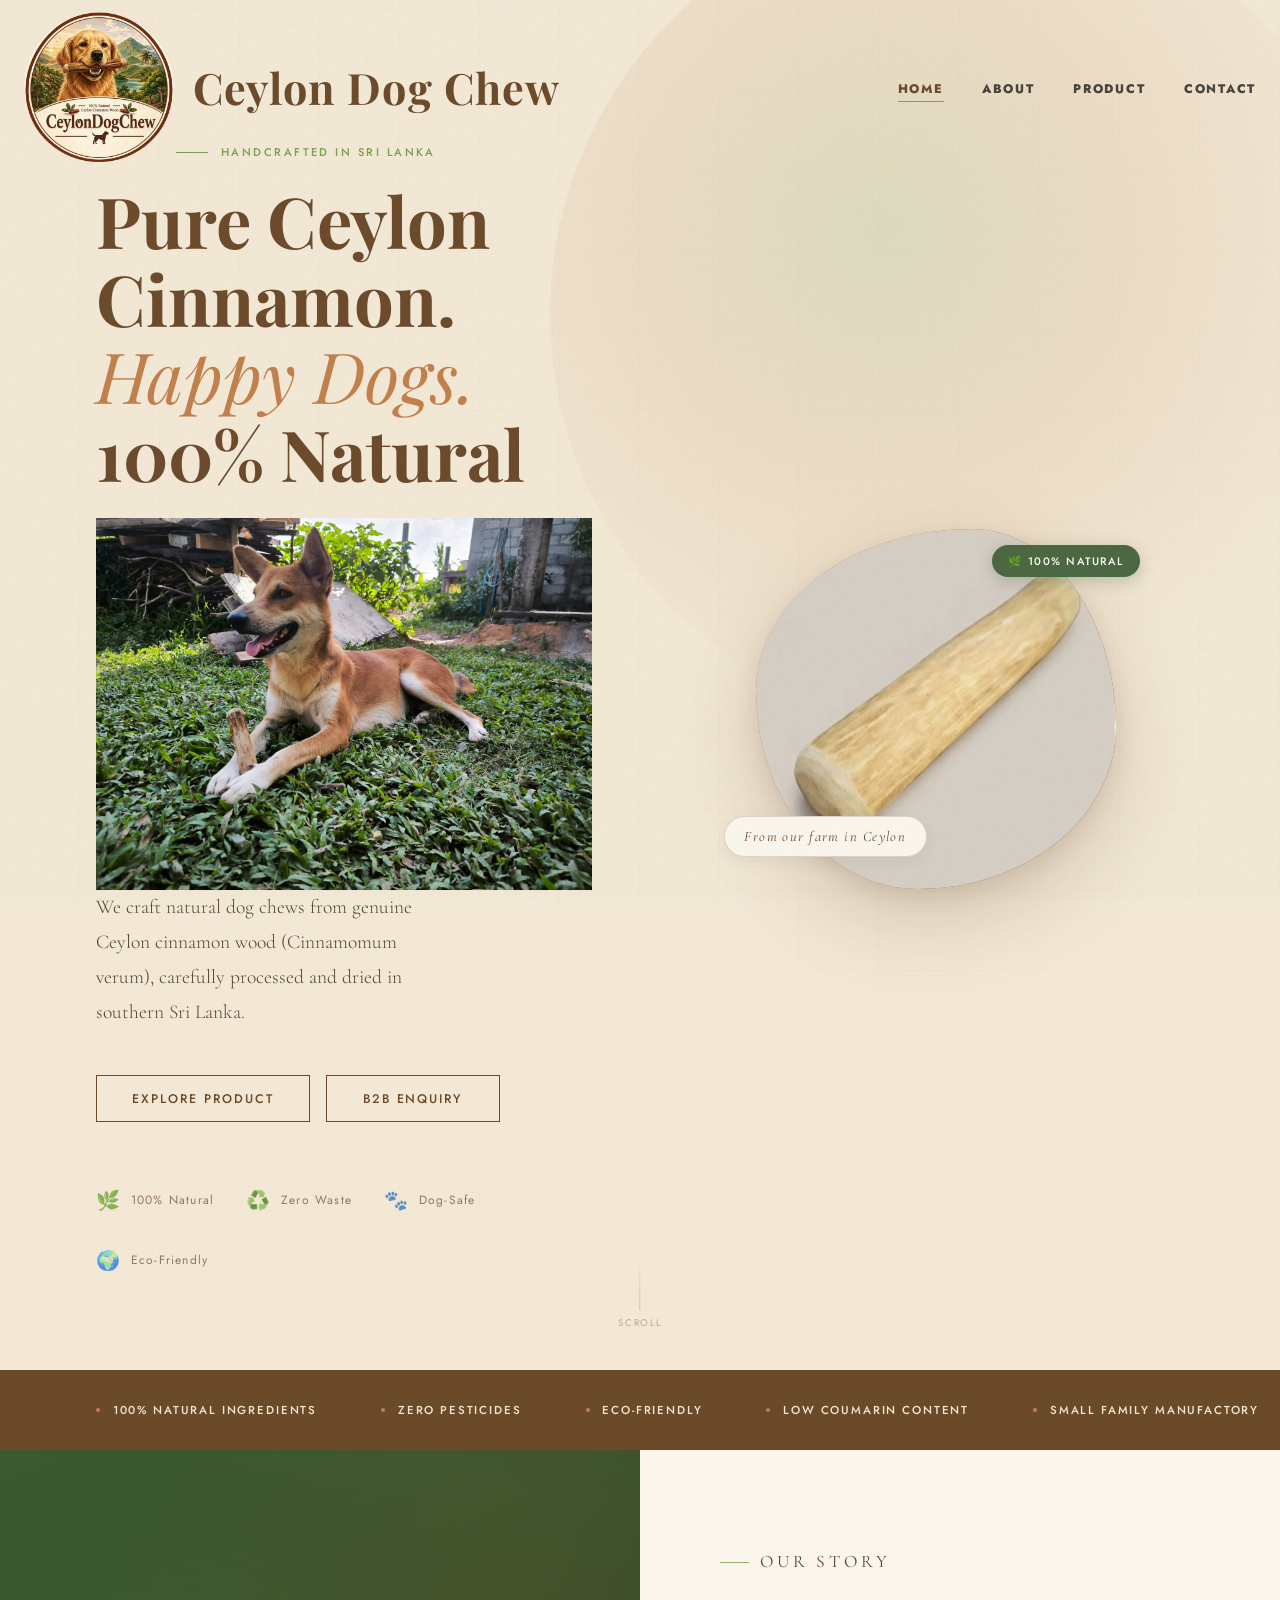
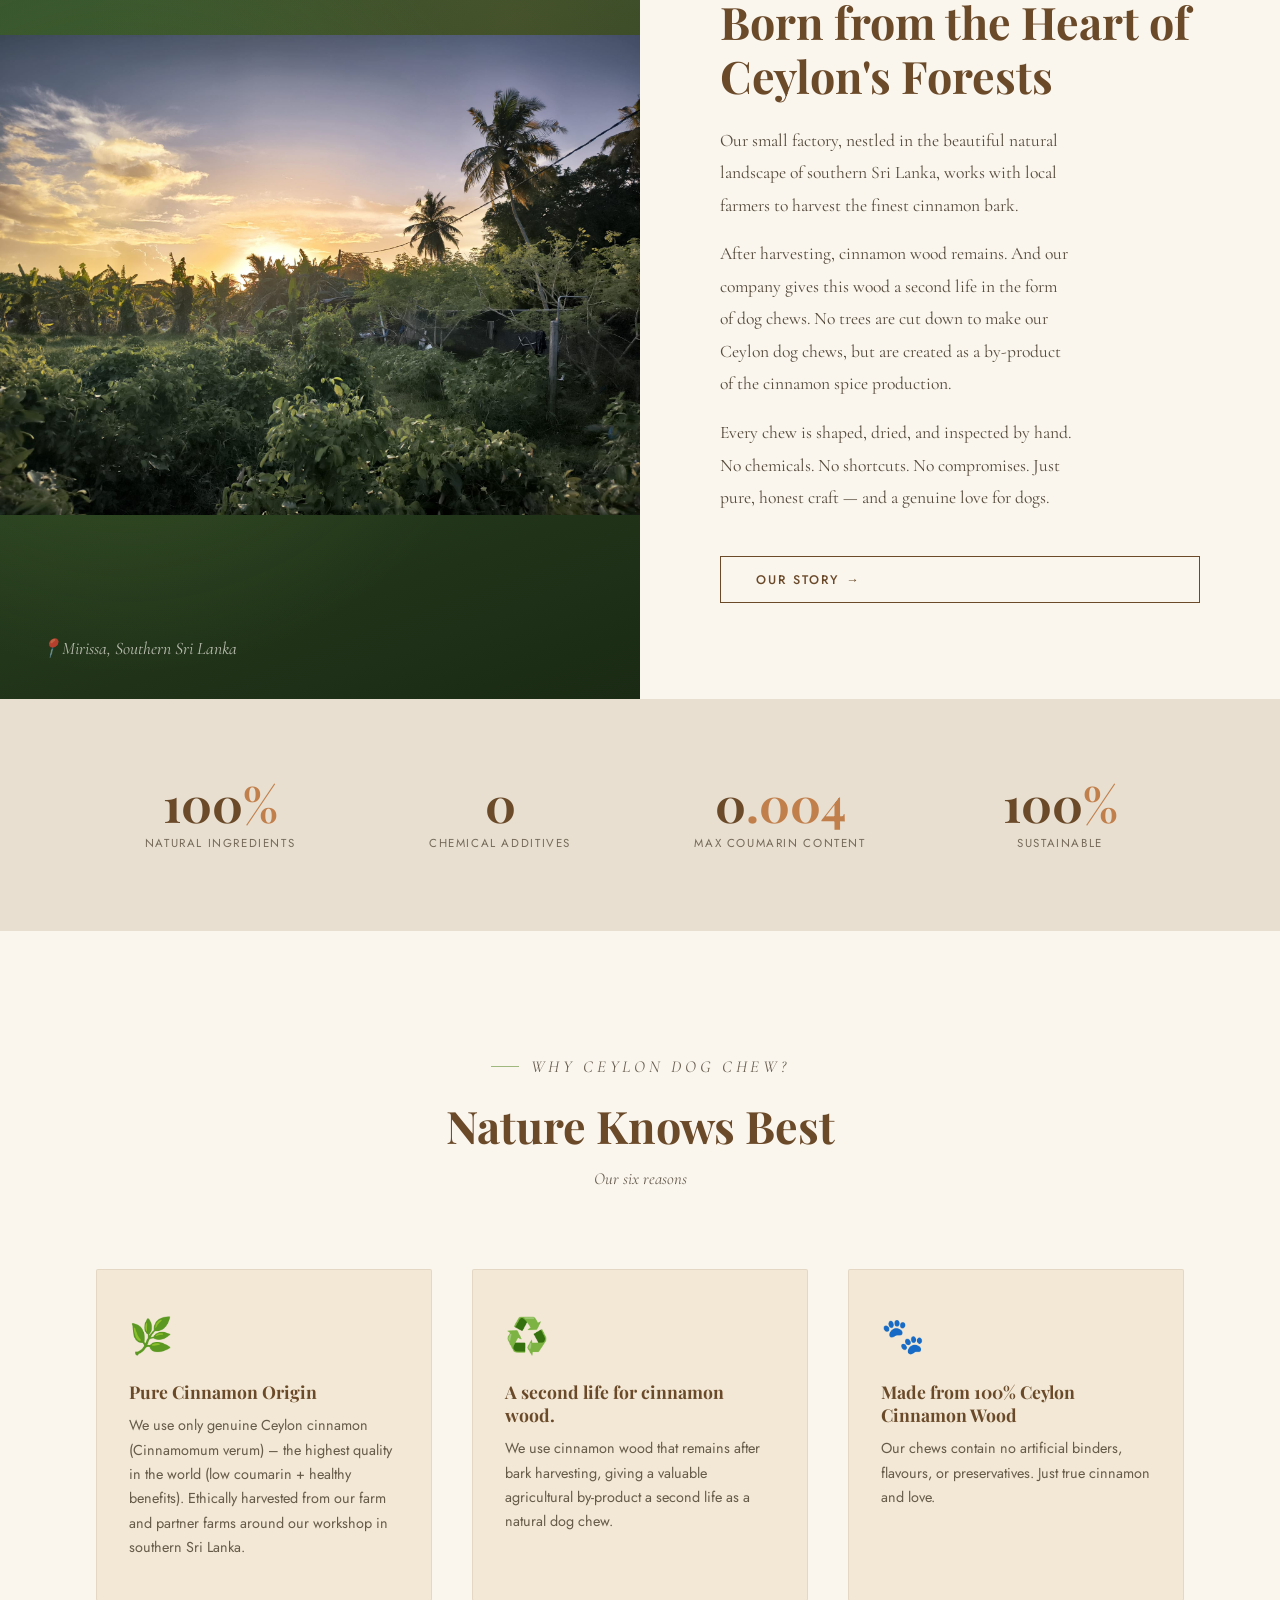
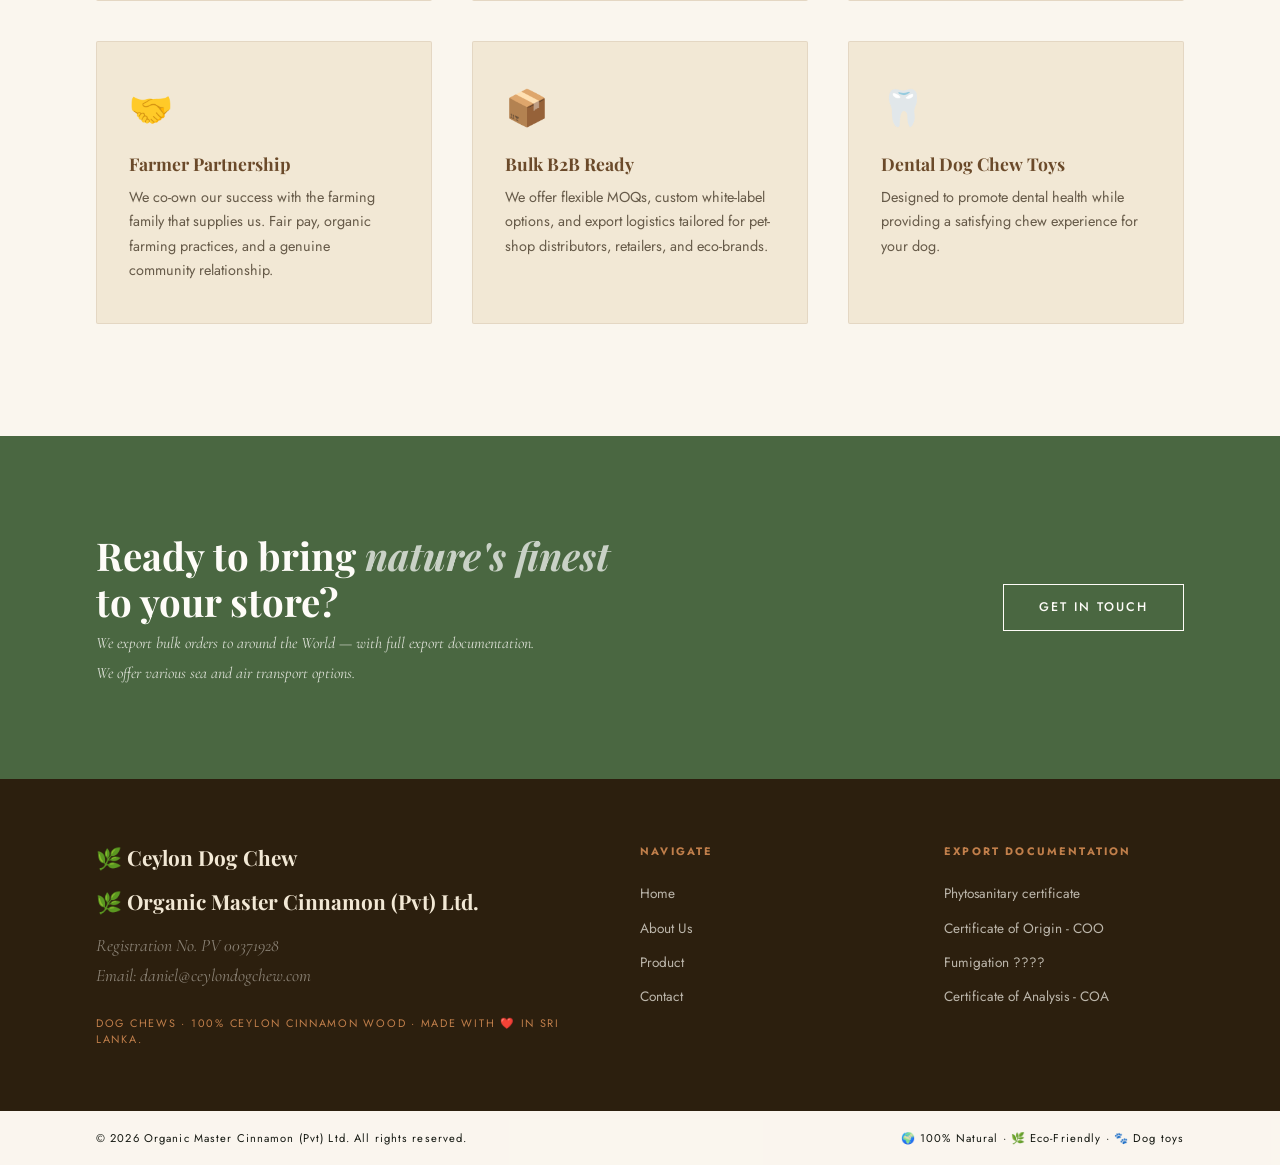
==== commit a61881f9: "oprava" ====
--- a/index.html
+++ b/index.html
@@ -40,11 +40,7 @@
   <a href="product.html" class="nav-link" data-page="product">Product</a>
   <a href="contact.html" class="nav-link" data-page="contact">Contact</a>
 </div>
-
-
-<!-- ============================================================
-     HOME
-============================================================ -->
+ 
 <div class="page active" id="home">
 
   <!-- Hero -->
@@ -58,7 +54,7 @@
       <p class="hero-desc">We craft natural dog chews from genuine Ceylon cinnamon wood (Cinnamomum verum), carefully processed and dried in southern Sri Lanka. </p>
       <div class="hero-ctas">
         <a href="product.html" class="btn btn-bark nav-link" data-page="product"><span>Explore Product</span></a>
-        <a href="contact.html" class="btn btn-moss nav-link" data-page="contact"><span>B2B Enquiry</span></a>
+        <a href="contact.html" class="btn btn-bark nav-link" data-page="contact"><span>B2B Enquiry</span></a>
       </div>
       <div class="hero-badges">
         <div class="hero-badge"><span class="icon">🌿</span> 100% Natural</div>
@@ -70,7 +66,7 @@
     <div class="hero-visual">
       <div class="hero-product-card">
         <div class="hero-product-img">
-          <svg viewBox="0 0 100 100" fill="none" xmlns="http://www.w3.org/2000/svg">
+          <img src="assets/produckt1.jpeg" alt="Ceylon Dog Chew Product" class="product-img"/>
             <!-- Stylised bone / cinnamon stick shape -->
             <ellipse cx="22" cy="50" rx="10" ry="16" fill="rgba(250,246,238,.25)" rx="10"/>
             <rect x="20" y="36" width="60" height="28" rx="14" fill="rgba(250,246,238,.3)"/>
@@ -102,8 +98,8 @@
       <div class="value-item"><span class="dot"></span>Small Family Manufactory</div>
       <div class="value-item"><span class="dot"></span>Sri Lanka Origin</div>
       <div class="value-item"><span class="dot"></span>Zero Waste Production</div>
-      <div class="value-item"><span class="dot"></span>Export documentation available</div>
-      <div class="value-item"><span class="dot"></span>B2B Wholesale Available</div>
+      <div class="value-item"><span class="dot"></span>Export documentation</div>
+      <div class="value-item"><span class="dot"></span>B2B Wholesale</div>
       <div class="value-item"><span class="dot"></span>Dental benefit</div>
       <!-- duplicate for seamless loop -->
       <div class="value-item"><span class="dot"></span>100% Natural Ingredients</div>
@@ -123,7 +119,7 @@
     <div class="story-image">
       <div class="story-image-pattern"></div>
       <div class="story-image-deco">
-        <img src="assets/západ_manufactory.jpeg">
+        <img src="assets/sunset_manufactory.jpeg">
       <!-- <span class="story-leaf-big">🌿</span> -->
       </div>
       <div class="story-location">📍Mirissa, Southern Sri Lanka</div>
@@ -206,11 +202,9 @@
       <p>We export bulk orders to around the World — with full export documentation. </p>
       <p>We offer various sea and air transport options.</p>
     </div>
-  </div>
+
     <a href="contact.html" class="btn btn-white nav-link" data-page="contact"><span>Get in Touch</span></a>
   </div>
-
-</div><!-- /home -->
 
 <!-- ============================================================
      FOOTER
@@ -243,7 +237,7 @@
 </footer>
 <div class="footer-bottom">
   <span>© 2026 Organic Master Cinnamon (Pvt) Ltd. All rights reserved. </span>
-  <span>🌍 100% Natural · 🌿 Eco-Friendly ·  Dog toys</span>
+  <span>🌍 100% Natural · 🌿 Eco-Friendly · 🐾 Dog toys</span>
 </div>
 
   <!-- JS -->
--- a/css/styles.css
+++ b/css/styles.css
@@ -118,6 +118,15 @@
 
 /* =========================================================
    BUTTONS
+.btn::before {
+  content: '';
+  position: absolute; inset: 0;
+  background: currentColor;
+  transform: translateY(101%);
+  transition: transform .4s var(--ease-smooth);
+}
+.btn span { position: relative; z-index: 1; }
+.btn:hover::before { transform: translateY(0); }
 ========================================================= */
 .btn {
   display: inline-block;
@@ -129,21 +138,15 @@
   cursor: pointer; transition: var(--transition);
   position: relative; overflow: hidden;
 }
-.btn::before {
-  content: '';
-  position: absolute; inset: 0;
-  background: currentColor;
-  transform: translateY(101%);
-  transition: transform .4s var(--ease-smooth);
-}
-.btn span { position: relative; z-index: 1; }
-.btn:hover::before { transform: translateY(0); }
+
 .btn-bark { color: var(--bark); }
-.btn-bark:hover { color: var(--cream); }
+.btn-bark:hover { color: var(--clay); }
 .btn-white { color: var(--white); }
 .btn-white:hover { color: var(--bark); }
 .btn-moss { color: var(--moss); }
 .btn-moss:hover { color: var(--white); }
+.btn-clay { color: var(--clay); }
+.btn-clay:hover { color: var(--white); }
 
 /* =========================================================
    ██  HOME PAGE
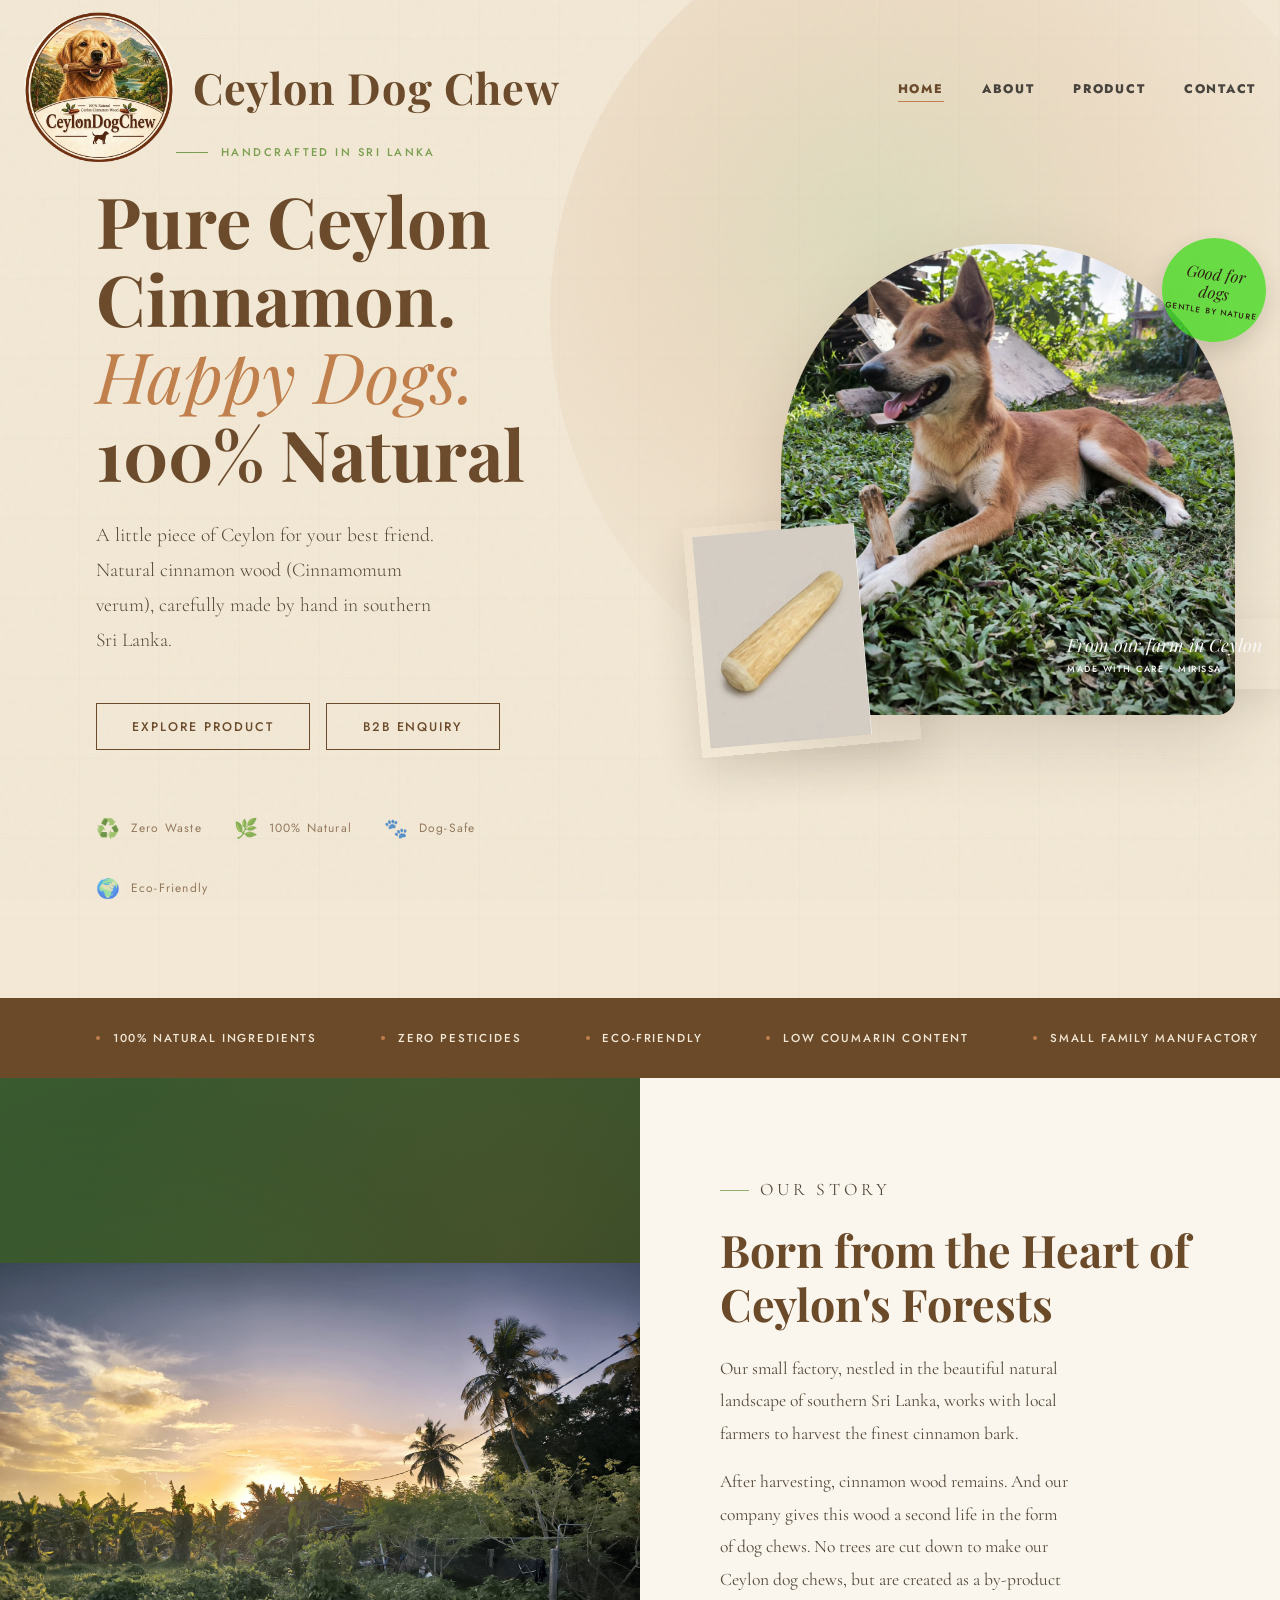
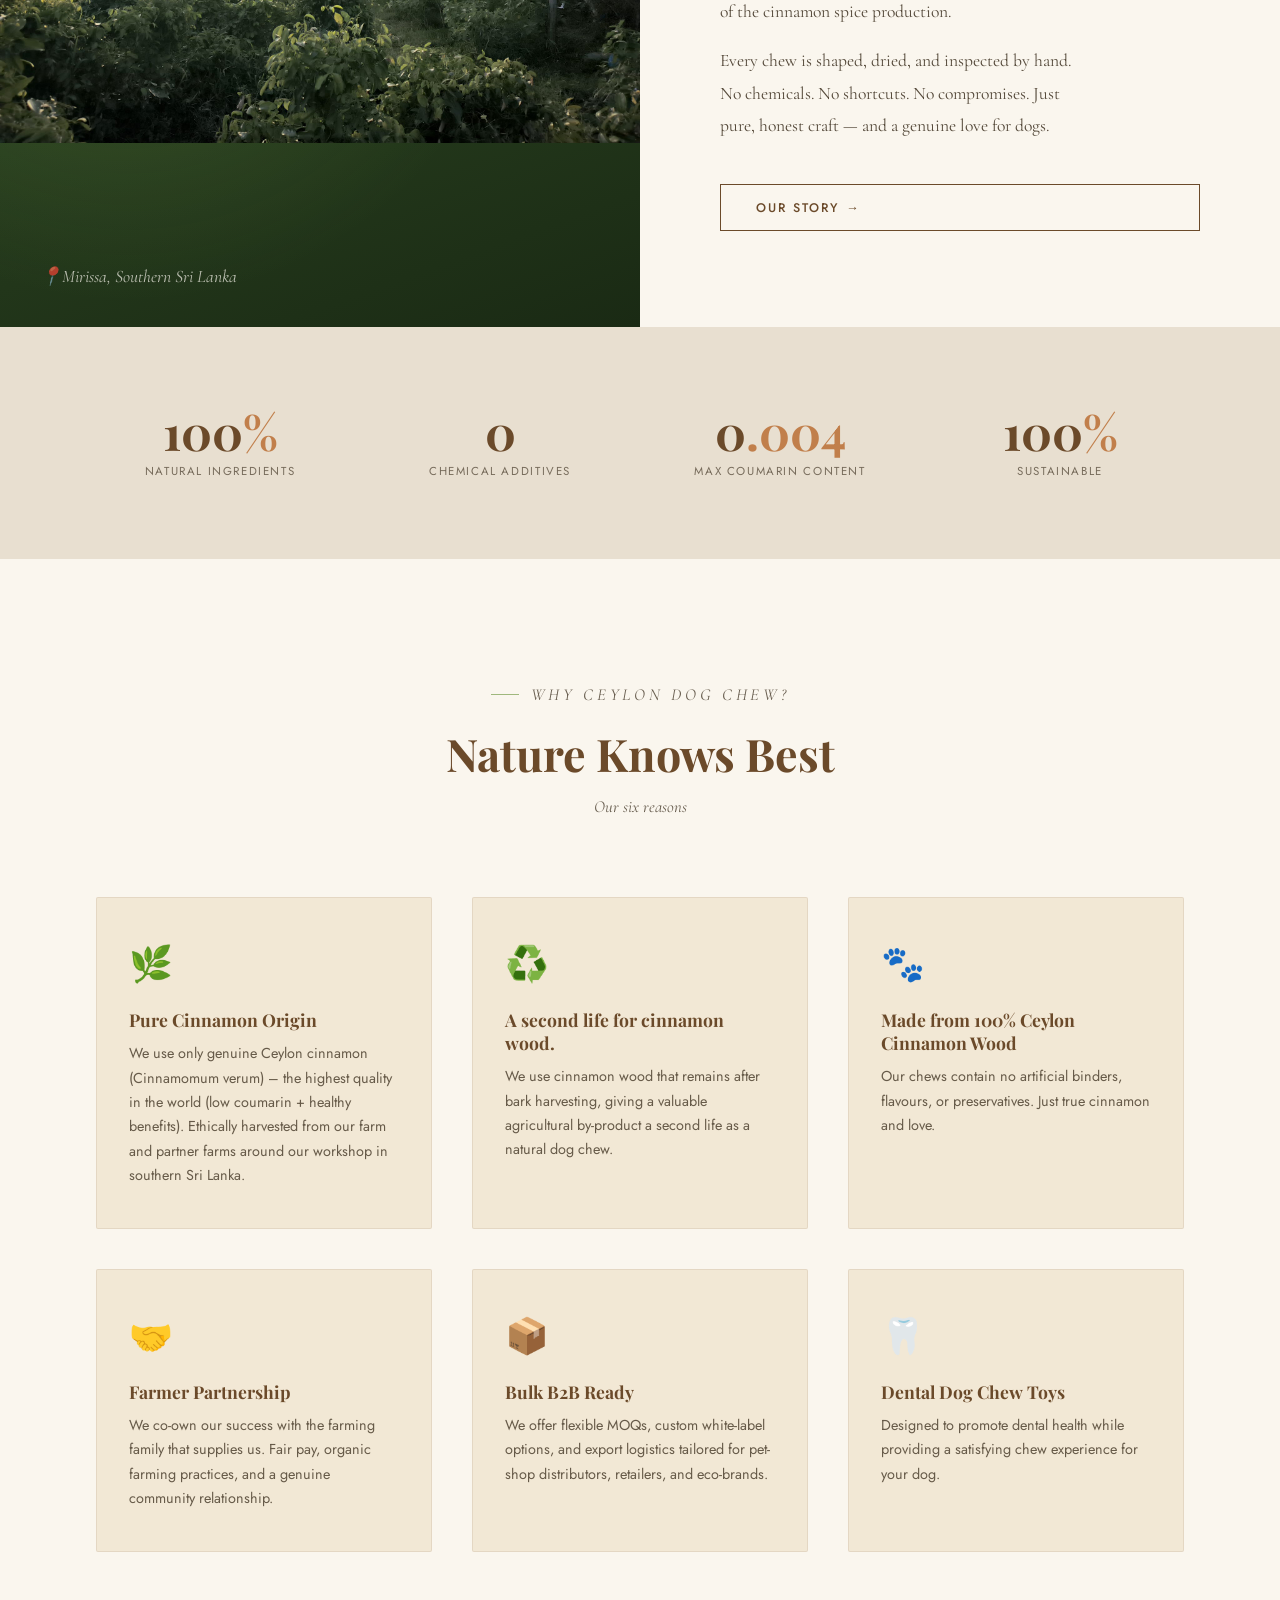
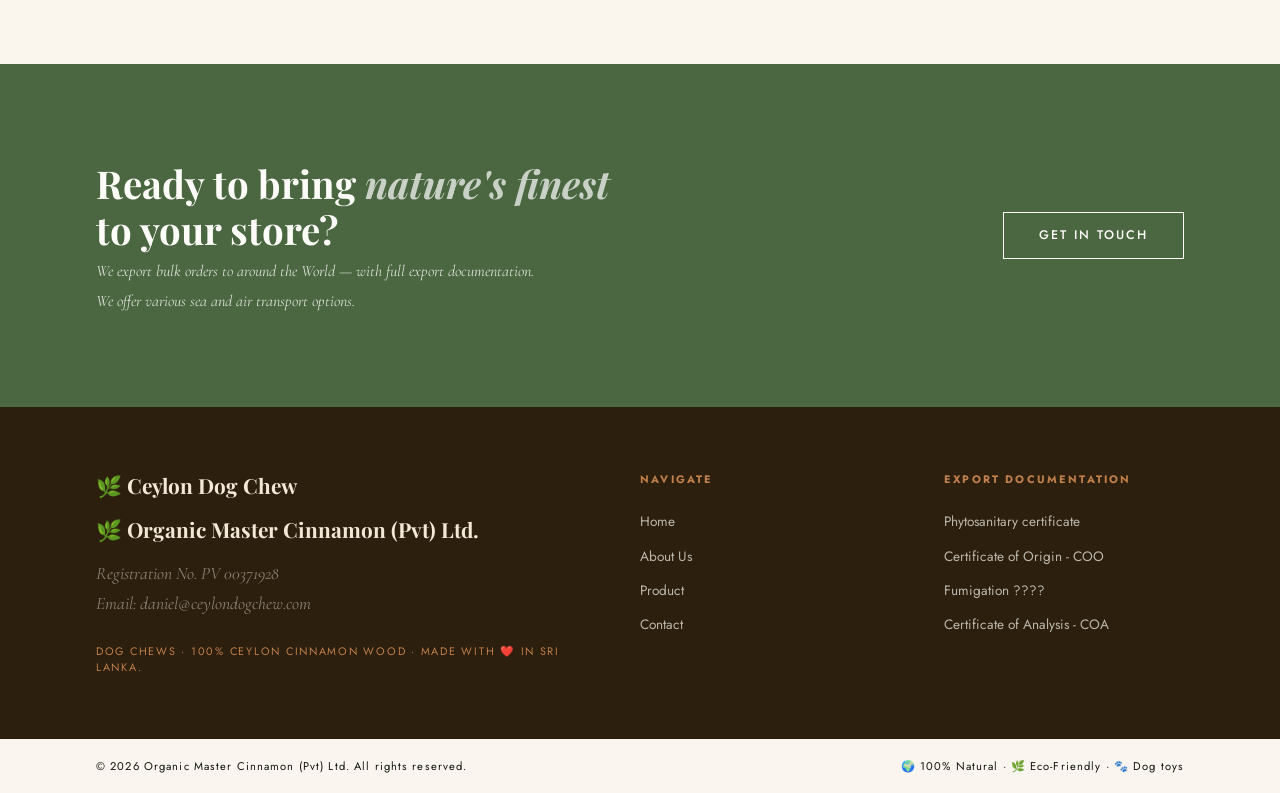
==== commit 87e13b3c: "contact + product" ====
--- a/index.html
+++ b/index.html
@@ -50,29 +50,51 @@
     <div class="hero-content">
       <p class="hero-eyebrow">Handcrafted in Sri Lanka</p>
       <h1>Pure Ceylon Cinnamon.<br><em>Happy Dogs.</em><br>100% Natural</h1>
-      <img src="/assets/meggie1.jpeg" alt="Dog with cinnamonstick" >
-      <p class="hero-desc">We craft natural dog chews from genuine Ceylon cinnamon wood (Cinnamomum verum), carefully processed and dried in southern Sri Lanka. </p>
+      
+      <p class="hero-desc">A little piece of Ceylon for your best friend. Natural cinnamon wood (Cinnamomum verum), carefully made by hand in southern Sri Lanka.</p>
       <div class="hero-ctas">
         <a href="product.html" class="btn btn-bark nav-link" data-page="product"><span>Explore Product</span></a>
         <a href="contact.html" class="btn btn-bark nav-link" data-page="contact"><span>B2B Enquiry</span></a>
       </div>
       <div class="hero-badges">
+        <div class="hero-badge"><span class="icon">♻️</span> Zero Waste</div>
         <div class="hero-badge"><span class="icon">🌿</span> 100% Natural</div>
-        <div class="hero-badge"><span class="icon">♻️</span> Zero Waste</div>
         <div class="hero-badge"><span class="icon">🐾</span> Dog-Safe</div>
         <div class="hero-badge"><span class="icon">🌍</span> Eco-Friendly</div>
       </div>
     </div>
+
+    <div class="hero-redesign__visual">
+      <div class="hero-redesign__main-photo">
+        <img src="assets/meggie1.jpeg"
+             alt="A happy dog with a Ceylon cinnamon chew">
+      </div>
+      <div class="hero-redesign__product-photo">
+        <img src="assets/produckt1.jpeg"
+             alt="Ceylon cinnamon wood dog chew">
+      </div>
+      <div class="hero-redesign__note">
+        From our farm in Ceylon
+        <small>Made with care · Mirissa</small>
+      </div>
+      <div class="hero-redesign__seal">
+        Good for<br>dogs
+        <span>Gentle by nature</span>
+      </div>
+    </div>
+</section>
+
+<!--
     <div class="hero-visual">
       <div class="hero-product-card">
         <div class="hero-product-img">
           <img src="assets/produckt1.jpeg" alt="Ceylon Dog Chew Product" class="product-img"/>
-            <!-- Stylised bone / cinnamon stick shape -->
+             Stylised bone / cinnamon stick shape
             <ellipse cx="22" cy="50" rx="10" ry="16" fill="rgba(250,246,238,.25)" rx="10"/>
             <rect x="20" y="36" width="60" height="28" rx="14" fill="rgba(250,246,238,.3)"/>
             <ellipse cx="78" cy="50" rx="10" ry="16" fill="rgba(250,246,238,.25)"/>
             <rect x="30" y="44" width="40" height="12" rx="6" fill="rgba(250,246,238,.15)"/>
-            <!-- grain lines -->
+            grain lines 
             <line x1="35" y1="46" x2="35" y2="54" stroke="rgba(250,246,238,.2)" stroke-width="1.5"/>
             <line x1="44" y1="44" x2="44" y2="56" stroke="rgba(250,246,238,.2)" stroke-width="1.5"/>
             <line x1="53" y1="44" x2="53" y2="56" stroke="rgba(250,246,238,.2)" stroke-width="1.5"/>
@@ -86,7 +108,8 @@
     <div class="hero-line-deco">
       <span>Scroll</span>
     </div>
-  </section>
+    -->
+  
 
   <!-- Values ticker -->
   <div class="values-strip">
--- a/css/styles.css
+++ b/css/styles.css
@@ -522,12 +522,12 @@
   position: relative; z-index: 2;
   padding: 3rem;
 }
-.about-visual-inner .big-leaf { font-size: 8rem; opacity: .18; }
+.about-visual-inner .big-leaf { font-size: 8rem; opacity: .25; }
 .about-visual-inner h3 {
   font-family: var(--ff-display); font-size: 1.4rem; font-style: italic;
   margin-bottom: .5rem;
 }
-.about-visual-inner p { font-size: .85rem; opacity: .7; letter-spacing: .06em; }
+.about-visual-inner p { font-size: .85rem; letter-spacing: .06em; }
 .about-visual-pattern {
   position: absolute; inset: 0;
   background-image: radial-gradient(circle at 30% 30%, rgba(193,127,75,.2) 0%, transparent 50%);
@@ -764,59 +764,15 @@
   position: relative; z-index: 2;
 }
 
-/* Contact body */
-.contact-body {
-  display: grid; grid-template-columns: 1fr 1fr;
-  background: var(--cream);
-}
-.contact-form-side {
-  padding: 6rem 5rem;
-  border-right: 1px solid rgba(107,74,42,.1);
-}
-.contact-form-side h2 {
-  font-family: var(--ff-display); font-size: 1.8rem; color: var(--bark);
-  margin: .6rem 0 2.5rem;
-}
-
-.form-group { margin-bottom: 1.8rem; }
-.form-group label {
-  display: block; font-size: .68rem; letter-spacing: .18em;
-  text-transform: uppercase; color: var(--earth); opacity: .6;
-  margin-bottom: .6rem;
-}
-.form-group input,
-.form-group select,
-.form-group textarea {
-  width: 100%;
-  background: transparent;
-  border: none; border-bottom: 1.5px solid rgba(107,74,42,.25);
-  padding: .8rem 0;
-  font-family: var(--ff-serif); font-size: 1rem;
-  color: var(--earth);
-  outline: none;
-  transition: border-color var(--transition);
-}
-.form-group input:focus,
-.form-group select:focus,
-.form-group textarea:focus {
-  border-bottom-color: var(--moss);
-}
-.form-group select { cursor: pointer; }
-.form-group textarea { resize: vertical; min-height: 120px; }
-.form-row { display: grid; grid-template-columns: 1fr 1fr; gap: 1.5rem; }
-.form-submit { margin-top: 2.5rem; }
-
-/* Contact info */
-.contact-info-side { padding: 6rem 5rem; }
-.contact-info-side h2 {
-  font-family: var(--ff-display); font-size: 1.8rem; color: var(--bark);
-  margin: .6rem 0 2.5rem;
-}
-.contact-item {
-  display: flex; gap: 1.2rem; align-items: flex-start;
-  margin-bottom: 2.5rem;
-}
-.contact-item-icon { font-size: 1.5rem; margin-top: .1rem; flex-shrink: 0; }
+/* Reach us */
+.reach-us { background: var(--cream); padding: 4rem 6rem 5rem; }
+.reach-us-grid {
+  display: grid; grid-template-columns: repeat(4, 1fr); gap: 1.5rem;
+}
+.reach-card { text-align: center; }
+.reach-card .feature-icon { margin-bottom: .9rem; }
+
+/* Contact info (label/value pairs, reused inside reach-cards) */
 .contact-item-label {
   font-size: .66rem; letter-spacing: .16em; text-transform: uppercase;
   color: var(--clay); margin-bottom: .3rem;
@@ -824,38 +780,52 @@
 .contact-item-value {
   font-family: var(--ff-serif); font-size: 1rem; color: var(--earth); line-height: 1.6;
 }
-.contact-item-value a { color: var(--moss); transition: var(--transition); }
-.contact-item-value a:hover { color: var(--bark); }
-
-.markets-box {
-  background: var(--sand); padding: 2.5rem;
-  margin-top: 2rem; border-left: 3px solid var(--leaf);
-}
-.markets-box h3 {
-  font-family: var(--ff-display); font-size: 1.1rem; color: var(--bark);
-  margin-bottom: 1rem; font-style: italic;
-}
-.market-flags {
-  display: flex; gap: 1rem; flex-wrap: wrap;
-}
-.market-flag {
-  display: flex; align-items: center; gap: .5rem;
-  font-size: .8rem; color: var(--earth); opacity: .8;
-}
-.market-flag .flag { font-size: 1.3rem; }
-
-/* Success message */
-.form-success {
-  display: none;
-  background: rgba(74,103,65,.1);
-  border: 1px solid var(--moss);
-  color: var(--moss);
-  padding: 1.2rem 1.5rem;
-  font-family: var(--ff-serif);
-  font-size: .95rem; line-height: 1.6;
-  margin-top: 1.5rem;
-}
-.form-success.show { display: block; }
+.contact-item-value a { color: black; transition: var(--transition); }
+.contact-item-value a:hover { color: rgba(30, 120, 3, 0.973); }
+
+/* Section intro (team / dogs) */
+.section-intro {
+  font-family: var(--ff-serif); font-size: 1.05rem; color: var(--earth); opacity: .75;
+  max-width: 52ch; margin: 0 auto 3rem; line-height: 1.8;
+}
+.team-section, .dogs-section { padding: 5rem 6rem; text-align: center; }
+.team-section { background: var(--sand); }
+.dogs-section { background: var(--cream); }
+.team-section .section-label, .dogs-section .section-label { justify-content: center; }
+.team-section h2, .dogs-section h2 {
+  font-family: var(--ff-display); font-size: clamp(1.8rem, 3vw, 2.6rem);
+  color: var(--bark); margin: .6rem 0 1rem;
+}
+.team-card, .dog-card { transition: transform var(--transition); }
+.team-card:hover, .dog-card:hover { transform: translateY(-4px); }
+
+/* Our team */
+.team-grid {
+  display: grid; grid-template-columns: repeat(3, 1fr); gap: 2.5rem;
+  max-width: 900px; margin: 0 auto;
+}
+.team-photo {
+  width: 128px; height: 128px; border-radius: 50%;
+  object-fit: cover; background: var(--fog);
+  border: 4px solid var(--white);
+  box-shadow: 0 10px 30px rgba(107,74,42,.15);
+  margin: 0 auto 1.2rem;
+}
+.team-name { font-family: var(--ff-display); font-size: 1.05rem; color: var(--bark); margin-bottom: .2rem; }
+.team-role { font-size: .7rem; letter-spacing: .14em; text-transform: uppercase; color: rgba(195, 101, 8, 0.951); }
+
+/* Our dogs */
+.dogs-grid {
+  display: grid; grid-template-columns: repeat(2, 1fr); gap: 2.5rem;
+  max-width: 640px; margin: 0 auto;
+}
+.dog-photo {
+  width: 100%; height: 220px; object-fit: cover; border-radius: 8px;
+  box-shadow: 0 10px 30px rgba(107,74,42,.15);
+  margin-bottom: 1.1rem;
+}
+.dog-name { font-family: var(--ff-display); font-style: italic; font-size: 1.15rem; color: var(--bark); margin-bottom: .3rem; }
+.dog-caption { font-family: var(--ff-serif); font-size: .92rem; color: var(--earth); opacity: .75; }
 
 /* =========================================================
    FOOTER
@@ -935,9 +905,8 @@
   .specs { grid-template-columns: 1fr; gap: 3rem; padding: 5rem 2.5rem; }
   .packaging-grid { grid-template-columns: 1fr; }
   .packaging { padding: 5rem 2.5rem; }
-  .contact-body { grid-template-columns: 1fr; }
-  .contact-form-side { border-right: none; border-bottom: 1px solid rgba(107,74,42,.1); padding: 4rem 2.5rem; }
-  .contact-info-side { padding: 4rem 2.5rem; }
+  .reach-us, .team-section, .dogs-section { padding: 4rem 2.5rem; }
+  .reach-us-grid { grid-template-columns: repeat(2,1fr); }
   footer { grid-template-columns: 1fr; gap: 2.5rem; padding: 3rem 2.5rem; }
   .footer-bottom { padding: 1rem 2.5rem; flex-direction: column; gap: .5rem; }
   .about-hero, .contact-hero, .product-hero { padding: 8rem 2.5rem 5rem; }
@@ -955,7 +924,7 @@
   .hero h1 { font-size: 2.4rem; }
   .features-grid { grid-template-columns: 1fr; }
   .ingredients-grid { grid-template-columns: 1fr 1fr; }
-  .form-row { grid-template-columns: 1fr; }
+  .team-grid, .dogs-grid, .reach-us-grid { grid-template-columns: 1fr; }
   .hero-badges { gap: 1.2rem; }
   .hero-ctas { flex-direction: column; }
 }
@@ -1070,4 +1039,443 @@
 /* Na velmi malých obrazovkách tlačítka schovat — touch scroll stačí */
 @media (max-width: 480px) {
   .strip-btn { display: none; }
+}
+
+.product-photos {
+  position: relative;
+  width: 100%;
+  max-width: 380px;
+  aspect-ratio: 1 / 1;
+  margin: 0 auto;
+}
+
+.product-photo {
+  position: absolute;
+  display: block;
+  object-fit: cover;
+  border: 10px solid #faf6ee;
+  box-shadow: 0 18px 40px rgba(30, 20, 10, .35);
+}
+
+.product-photo-main {
+  width: 72%;
+  aspect-ratio: 4 / 5;
+  top: 0;
+  left: 0;
+  transform: rotate(-6deg);
+  z-index: 1;
+}
+
+.product-photo-detail {
+  width: 52%;
+  aspect-ratio: 1 / 1;
+  bottom: 0;
+  right: 0;
+  transform: rotate(5deg);
+  z-index: 2;
+}
+
+@media (max-width: 768px) {
+  .product-photos { max-width: 300px; }
+}
+
+/* ── Hero redesign photo ── */
+
+.hero-redesign {
+  --hero-paper: #f8f5ed;
+  --hero-ink: #503c2b;
+  --hero-muted: #786c5e;
+  --hero-cinnamon: #b87f52;
+  --hero-leaf: #68744f;
+  --hero-white: #fffdf8;
+
+  position: relative;
+  isolation: isolate;
+  overflow: hidden;
+  color: var(--hero-ink);
+  background:
+    radial-gradient(ellipse at 76% 41%, rgba(225, 211, 182, .42), transparent 38%),
+    linear-gradient(112deg, #faf8f2 0%, var(--hero-paper) 48%, #f2eadb 100%);
+}
+
+.hero-redesign::before {
+  position: absolute;
+  z-index: -1;
+  top: 18px;
+  right: -100px;
+  width: 520px;
+  height: 520px;
+  border-radius: 50%;
+  background: rgba(202, 177, 137, .14);
+  content: "";
+}
+
+.hero-redesign::after {
+  position: absolute;
+  z-index: -1;
+  inset: 0;
+  background: repeating-linear-gradient(
+    134deg,
+    transparent 0 87px,
+    rgba(120, 108, 94, .035) 88px,
+    transparent 89px 176px
+  );
+  content: "";
+  mask-image: linear-gradient(90deg, transparent 45%, #000 100%);
+  pointer-events: none;
+}
+
+.hero-redesign__inner {
+  display: grid;
+  grid-template-columns: minmax(0, .93fr) minmax(460px, 1.07fr);
+  gap: 24px;
+  align-items: center;
+  width: min(100% - 84px, 1320px);
+  min-height: 690px;
+  margin: 0 auto;
+  padding: 62px 0 72px;
+}
+
+.hero-redesign__copy {
+  position: relative;
+  z-index: 2;
+  padding: 0 0 8px 4px;
+}
+
+.hero-redesign__eyebrow {
+  display: flex;
+  align-items: center;
+  gap: 13px;
+  margin: 0 0 25px;
+  color: var(--hero-leaf);
+  font-family: "Jost", Arial, sans-serif;
+  font-size: 11px;
+  font-weight: 600;
+  letter-spacing: .24em;
+  text-transform: uppercase;
+}
+
+.hero-redesign__eyebrow::before {
+  width: 34px;
+  height: 1px;
+  background: var(--hero-leaf);
+  content: "";
+}
+
+.hero-redesign h1 {
+  max-width: 610px;
+  margin: 0;
+  font-family: "Playfair Display", Georgia, serif;
+  font-size: clamp(45px, 5vw, 72px);
+  font-weight: 500;
+  line-height: 1.08;
+  letter-spacing: -.045em;
+}
+
+.hero-redesign h1 em {
+  color: var(--hero-cinnamon);
+  font-weight: 400;
+}
+
+.hero-redesign__intro {
+  max-width: 455px;
+  margin: 24px 0 28px;
+  color: var(--hero-muted);
+  font-family: "Cormorant Garamond", Georgia, serif;
+  font-size: 19px;
+  font-weight: 300;
+  line-height: 1.65;
+}
+
+.hero-redesign__actions {
+  display: flex;
+  flex-wrap: wrap;
+  gap: 12px;
+}
+
+.hero-redesign__button {
+  display: inline-flex;
+  min-height: 49px;
+  align-items: center;
+  justify-content: center;
+  gap: 8px;
+  padding: 0 22px;
+  font-family: "Jost", Arial, sans-serif;
+  font-size: 10px;
+  font-weight: 600;
+  letter-spacing: .14em;
+  text-decoration: none;
+  text-transform: uppercase;
+  transition: transform .2s, background-color .2s;
+}
+
+.hero-redesign__button:hover {
+  transform: translateY(-2px);
+}
+
+.hero-redesign__button--primary {
+  border: 1px solid var(--hero-ink);
+  background: var(--hero-ink);
+  color: var(--hero-white);
+}
+
+.hero-redesign__button--secondary {
+  border: 1px solid rgba(80, 60, 43, .38);
+  background: transparent;
+  color: var(--hero-ink);
+}
+
+.hero-redesign__badges {
+  display: flex;
+  flex-wrap: wrap;
+  gap: 13px 23px;
+  margin-top: 35px;
+  color: #6c6458;
+  font-family: "Jost", Arial, sans-serif;
+  font-size: 11px;
+}
+
+.hero-redesign__badges span {
+  display: inline-flex;
+  align-items: center;
+  gap: 7px;
+}
+
+.hero-redesign__badges b {
+  color: var(--hero-leaf);
+  font-size: 14px;
+  font-weight: 400;
+}
+
+.hero-redesign__visual {
+  position: relative;
+  justify-self: end;
+  width: 100%;
+  max-width: 590px;
+  height: 525px;
+}
+
+.hero-redesign__main-photo {
+  position: absolute;
+  inset: 7px 45px 47px 91px;
+  overflow: hidden;
+  border-radius: 48% 48% 18px 18px;
+  background: #d9c8aa;
+  box-shadow: 0 25px 70px rgba(68, 49, 31, .16);
+}
+
+.hero-redesign__main-photo img {
+  display: block;
+  width: 100%;
+  height: 100%;
+  object-fit: cover;
+  object-position: center 44%;
+  filter: saturate(.87);
+}
+
+.hero-redesign__product-photo {
+  position: absolute;
+  bottom: 13px;
+  left: 2px;
+  width: 220px;
+  height: 230px;
+  padding: 9px;
+  background: var(--hero-white);
+  box-shadow: 0px 16px 44px rgba(68, 49, 31, .16);
+  transform: rotate(-5deg);
+}
+
+.hero-redesign__product-photo img {
+  display: block;
+  width: 80%;
+  height: 100%;
+  object-fit: cover;
+}
+
+.hero-redesign__note {
+  position: absolute;
+  right: 0;
+  bottom: 73px;
+  padding: 14px 18px;
+  background: var(--hero-white);
+  box-shadow: 0 12px 35px rgba(68, 49, 31, .1);
+  color: rgb(251, 250, 249);
+  font-family: "Playfair Display", Georgia, serif;
+  font-size: 18px;
+  font-style: italic;
+}
+
+.hero-redesign__note small {
+  display: block;
+  margin-top: 5px;
+  color: var(--hero-leaf);
+  font-family: "Jost", Arial, sans-serif;
+  font-size: 9px;
+  font-style: normal;
+  font-weight: 500;
+  letter-spacing: .17em;
+  text-transform: uppercase;
+}
+
+.hero-redesign__seal {
+  position: absolute;
+  top: 1px;
+  right: 14px;
+  display: grid;
+  width: 104px;
+  height: 104px;
+  align-content: center;
+  border-radius: 50%;
+  background: rgba(57, 220, 20, 0.734);
+  box-shadow: 0 9px 22px rgba(42, 51, 30, .18);
+  color: var(--hero-white);
+  font-family: "Playfair Display", Georgia, serif;
+  font-size: 16px;
+  font-style: italic;
+  line-height: 1.2;
+  text-align: center;
+  transform: rotate(8deg);
+}
+
+.hero-redesign__seal span {
+  display: block;
+  margin-top: 5px;
+  font-family: "Jost", Arial, sans-serif;
+  font-size: 8px;
+  font-style: normal;
+  font-weight: 500;
+  letter-spacing: .15em;
+  text-transform: uppercase;
+}
+
+.hero-redesign__caption {
+  position: absolute;
+  z-index: 1;
+  top: 35px;
+  left: 112px;
+  color: rgba(80, 60, 43, .65);
+  font-family: "Jost", Arial, sans-serif;
+  font-size: 9px;
+  letter-spacing: .2em;
+  text-transform: uppercase;
+  writing-mode: vertical-rl;
+}
+
+.hero-redesign__index {
+  position: absolute;
+  bottom: 52px;
+  left: max(42px, calc((100% - 1320px) / 2));
+  color: rgba(80, 60, 43, .5);
+  font-family: "Playfair Display", Georgia, serif;
+  font-size: 13px;
+  font-style: italic;
+}
+
+@media (max-width: 900px) {
+  .hero-redesign__inner {
+    grid-template-columns: 1fr minmax(350px, .9fr);
+    gap: 5px;
+    width: calc(100% - 60px);
+  }
+
+  .hero-redesign__visual {
+    height: 450px;
+  }
+
+  .hero-redesign__main-photo {
+    inset: 15px 28px 43px 63px;
+  }
+
+  .hero-redesign__product-photo {
+    width: 158px;
+    height: 148px;
+  }
+
+  .hero-redesign__note {
+    bottom: 60px;
+  }
+
+  .hero-redesign__seal {
+    width: 82px;
+    height: 82px;
+    font-size: 13px;
+  }
+}
+
+@media (max-width: 680px) {
+  .hero-redesign__inner {
+    display: flex;
+    min-height: 0;
+    flex-direction: column;
+    align-items: stretch;
+    gap: 0;
+    width: calc(100% - 44px);
+    padding: 47px 0 52px;
+  }
+
+  .hero-redesign__copy {
+    padding: 0;
+  }
+
+  .hero-redesign h1 {
+    font-size: clamp(44px, 12vw, 61px);
+  }
+
+  .hero-redesign__intro {
+    margin: 19px 0 22px;
+    font-size: 17px;
+  }
+
+  .hero-redesign__badges {
+    gap: 13px 18px;
+    margin-top: 23px;
+  }
+
+  .hero-redesign__visual {
+    height: min(112vw, 440px);
+    max-width: none;
+    margin-top: 28px;
+  }
+
+  .hero-redesign__main-photo {
+    inset: 3px 24px 34px 60px;
+  }
+
+  .hero-redesign__product-photo {
+    bottom: 5px;
+    left: 0;
+    width: 34%;
+    height: 36%;
+  }
+
+  .hero-redesign__note {
+    right: 0;
+    bottom: 47px;
+    padding: 11px 13px;
+    font-size: 14px;
+  }
+
+  .hero-redesign__seal {
+    top: -2px;
+    right: 0;
+    width: 76px;
+    height: 76px;
+    font-size: 12px;
+  }
+
+  .hero-redesign__caption {
+    top: 17px;
+    left: 17px;
+  }
+
+  .hero-redesign__index {
+    bottom: 31px;
+    left: 22px;
+  }
+}
+
+@media (prefers-reduced-motion: reduce) {
+  .hero-redesign__button {
+    transition: none;
+  }
 }
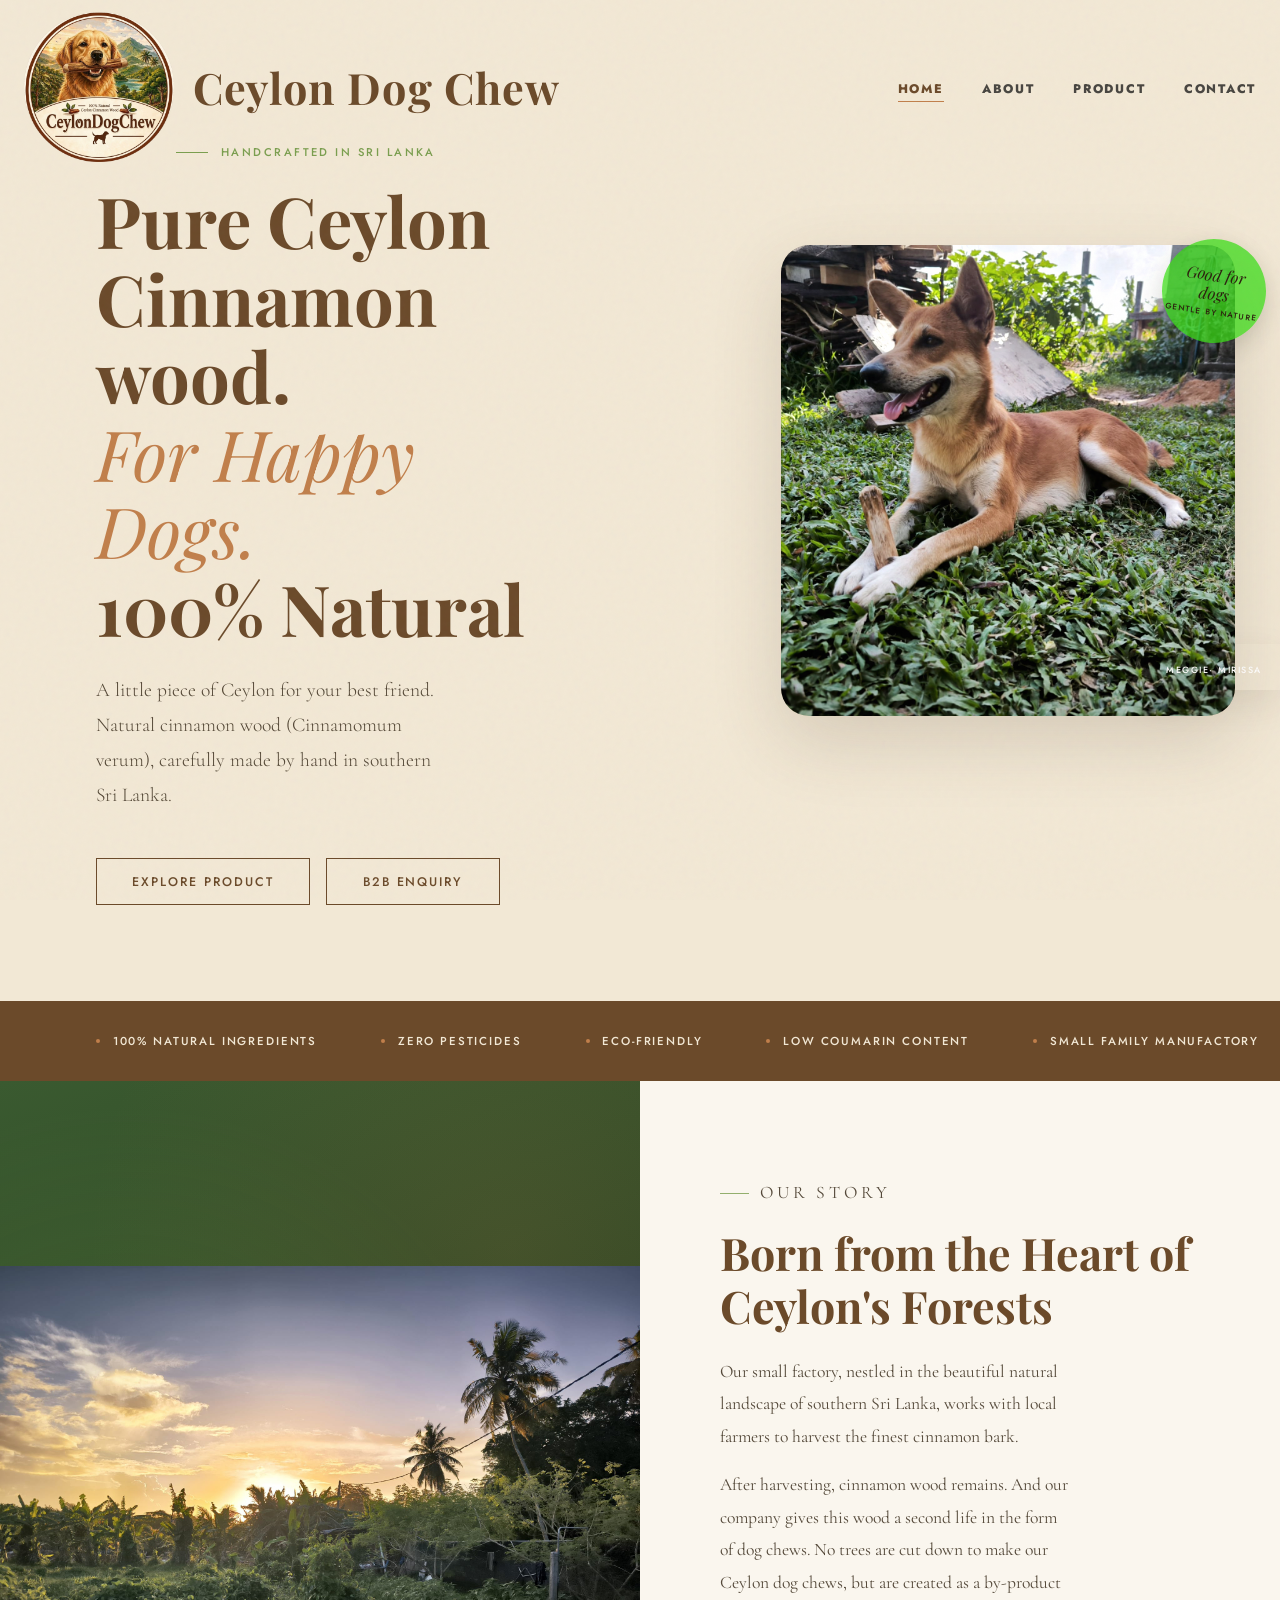
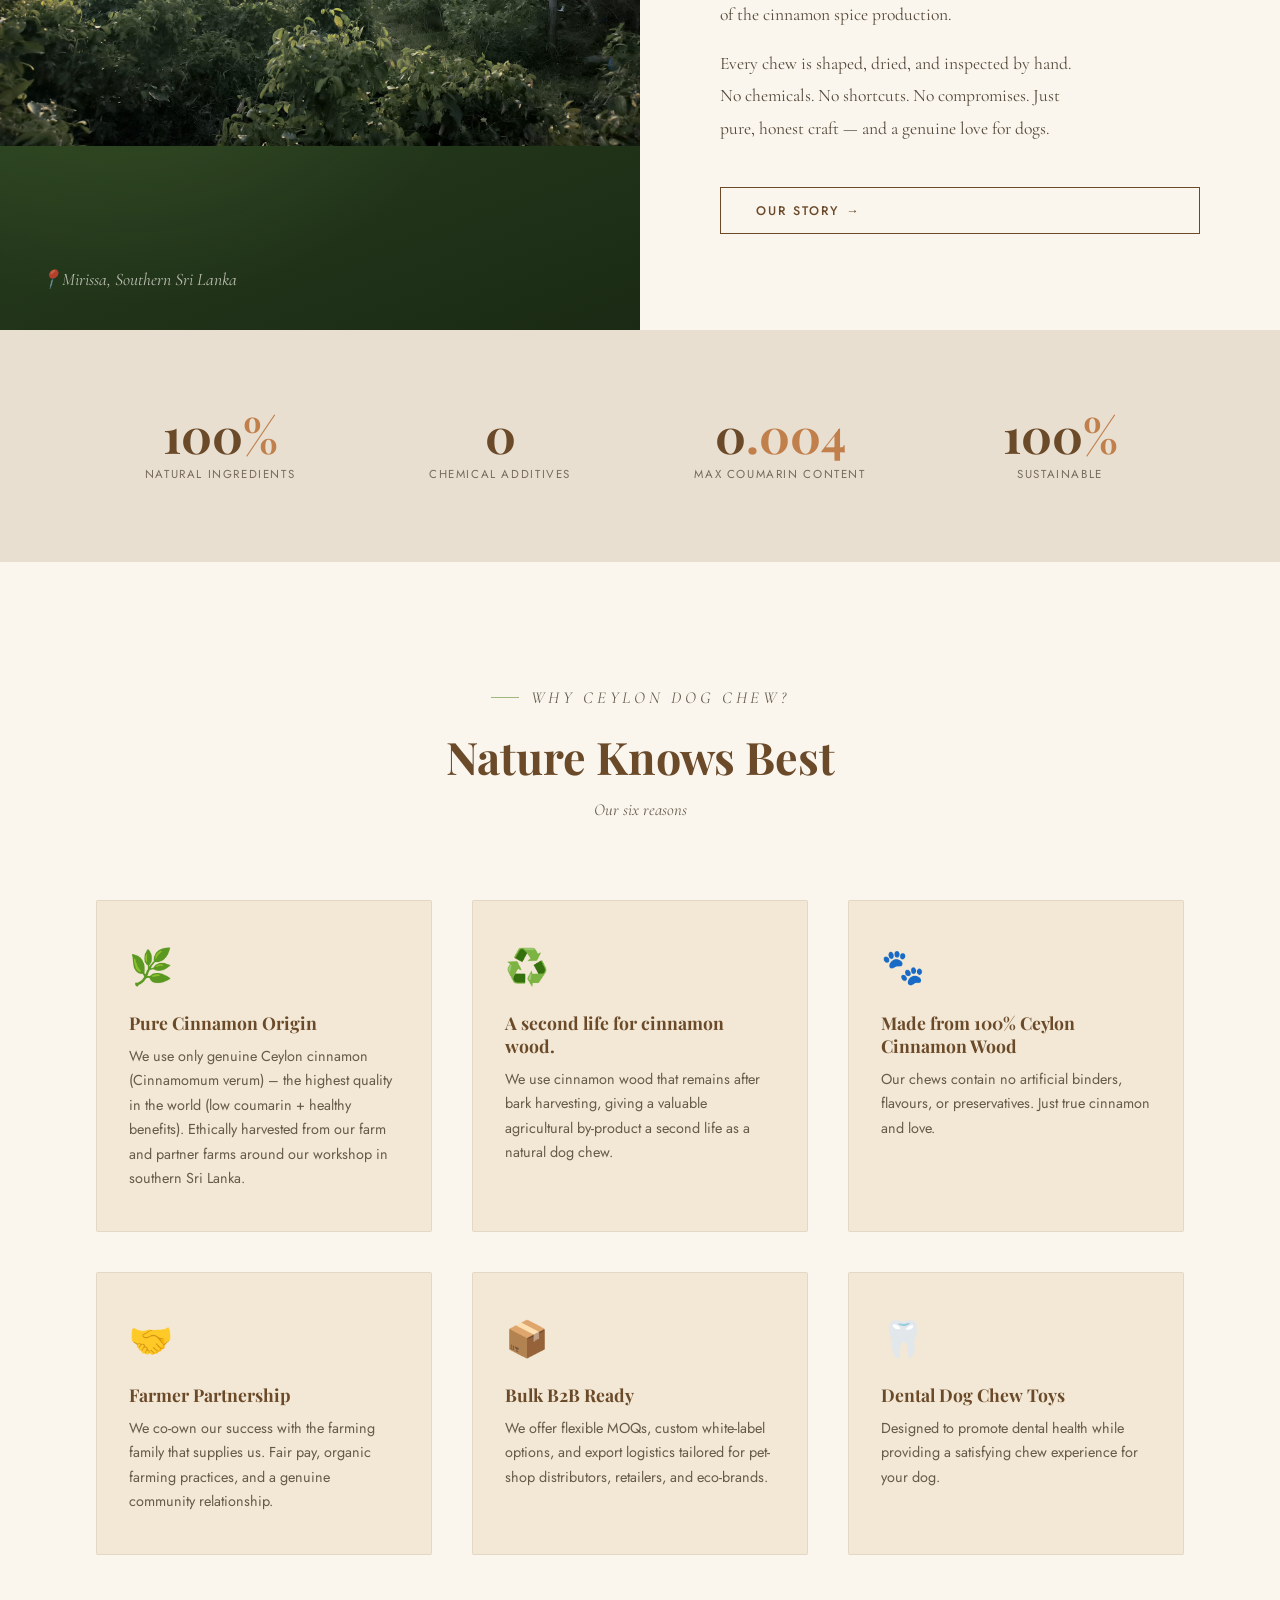
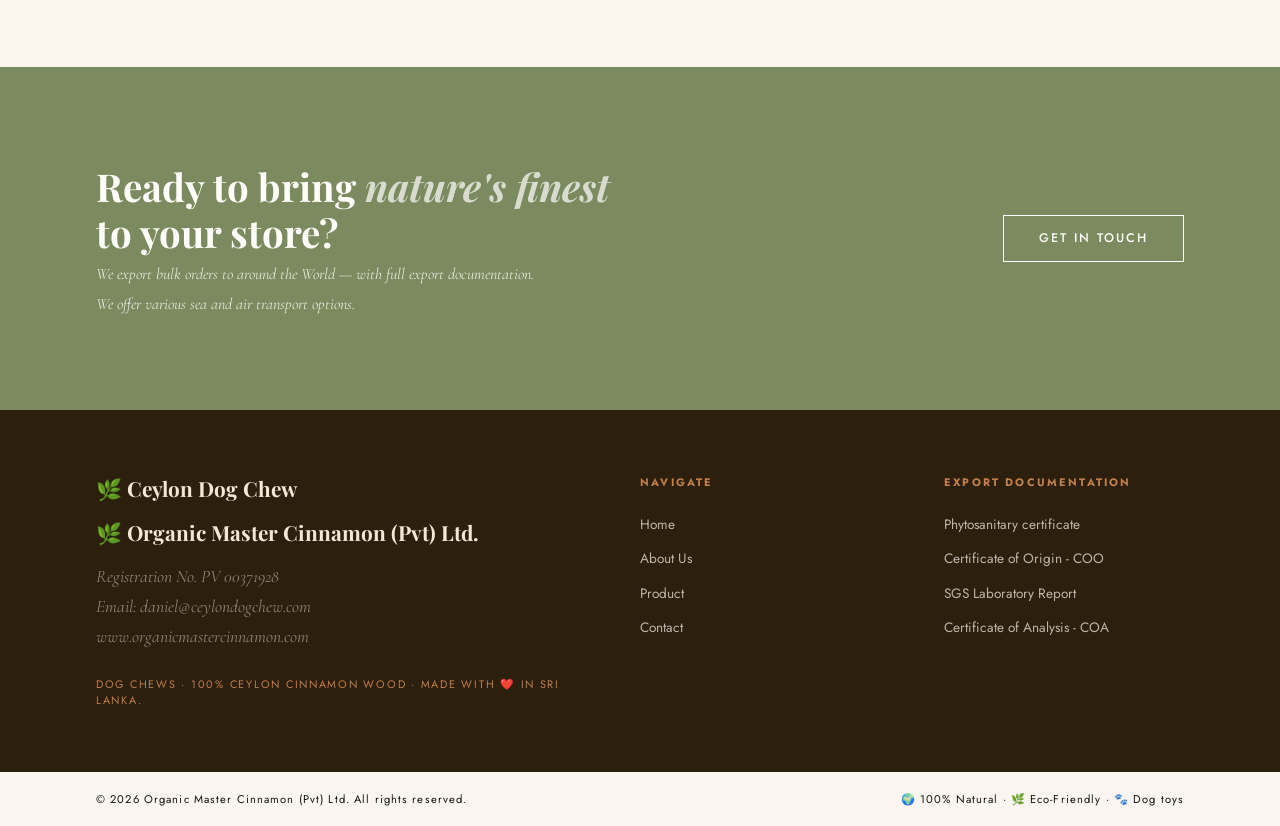
==== commit 9b5389c7: "fotky a text" ====
--- a/index.html
+++ b/index.html
@@ -45,71 +45,40 @@
 
   <!-- Hero -->
   <section class="hero">
-    <div class="hero-bg-circle"></div>  
-    <div class="hero-bg-lines"></div>
     <div class="hero-content">
       <p class="hero-eyebrow">Handcrafted in Sri Lanka</p>
-      <h1>Pure Ceylon Cinnamon.<br><em>Happy Dogs.</em><br>100% Natural</h1>
-      
+      <h1>Pure Ceylon Cinnamon wood.<br><em>For Happy Dogs.</em><br>100% Natural</h1>
       <p class="hero-desc">A little piece of Ceylon for your best friend. Natural cinnamon wood (Cinnamomum verum), carefully made by hand in southern Sri Lanka.</p>
+    
       <div class="hero-ctas">
         <a href="product.html" class="btn btn-bark nav-link" data-page="product"><span>Explore Product</span></a>
         <a href="contact.html" class="btn btn-bark nav-link" data-page="contact"><span>B2B Enquiry</span></a>
       </div>
+      <!-- 
       <div class="hero-badges">
         <div class="hero-badge"><span class="icon">♻️</span> Zero Waste</div>
         <div class="hero-badge"><span class="icon">🌿</span> 100% Natural</div>
         <div class="hero-badge"><span class="icon">🐾</span> Dog-Safe</div>
         <div class="hero-badge"><span class="icon">🌍</span> Eco-Friendly</div>
-      </div>
+      </div>  --> 
     </div>
 
     <div class="hero-redesign__visual">
       <div class="hero-redesign__main-photo">
-        <img src="assets/meggie1.jpeg"
-             alt="A happy dog with a Ceylon cinnamon chew">
-      </div>
-      <div class="hero-redesign__product-photo">
+        <img src="assets/meggie1.jpeg" alt="A happy dog with a Ceylon cinnamon chew">
+      </div>
+      <!--  <div class="hero-redesign__product-photo">
         <img src="assets/produckt1.jpeg"
              alt="Ceylon cinnamon wood dog chew">
-      </div>
+      </div> -->
       <div class="hero-redesign__note">
-        From our farm in Ceylon
-        <small>Made with care · Mirissa</small>
-      </div>
-      <div class="hero-redesign__seal">
-        Good for<br>dogs
+        <small>Meggie· Mirissa</small>
+      </div>
+      <div class="hero-redesign__seal">Good for<br>dogs
         <span>Gentle by nature</span>
       </div>
     </div>
-</section>
-
-<!--
-    <div class="hero-visual">
-      <div class="hero-product-card">
-        <div class="hero-product-img">
-          <img src="assets/produckt1.jpeg" alt="Ceylon Dog Chew Product" class="product-img"/>
-             Stylised bone / cinnamon stick shape
-            <ellipse cx="22" cy="50" rx="10" ry="16" fill="rgba(250,246,238,.25)" rx="10"/>
-            <rect x="20" y="36" width="60" height="28" rx="14" fill="rgba(250,246,238,.3)"/>
-            <ellipse cx="78" cy="50" rx="10" ry="16" fill="rgba(250,246,238,.25)"/>
-            <rect x="30" y="44" width="40" height="12" rx="6" fill="rgba(250,246,238,.15)"/>
-            grain lines 
-            <line x1="35" y1="46" x2="35" y2="54" stroke="rgba(250,246,238,.2)" stroke-width="1.5"/>
-            <line x1="44" y1="44" x2="44" y2="56" stroke="rgba(250,246,238,.2)" stroke-width="1.5"/>
-            <line x1="53" y1="44" x2="53" y2="56" stroke="rgba(250,246,238,.2)" stroke-width="1.5"/>
-            <line x1="62" y1="46" x2="62" y2="54" stroke="rgba(250,246,238,.2)" stroke-width="1.5"/>
-          </svg>
-        </div>
-        <span class="hero-tag">🌿 100% Natural</span>
-        <span class="hero-tag-2">From our farm in Ceylon</span>
-      </div>
-    </div>
-    <div class="hero-line-deco">
-      <span>Scroll</span>
-    </div>
-    -->
-  
+  </section>
 
   <!-- Values ticker -->
   <div class="values-strip">
@@ -236,7 +205,9 @@
   <div class="footer-brand">
     <div class="footer-logo">🌿 Ceylon Dog Chew</div>
     <div class="footer-logo">🌿 Organic Master Cinnamon (Pvt) Ltd.</div>
-    <div class="footer-tagline">Registration No. PV 00371928<br> Email: <a href="mailto:daniel@ceylondogchew.com" style="color:inherit; " onmouseover="this.style.color='#e0d8c2';" onmouseout="this.style.color='inherit';">daniel@ceylondogchew.com</a></div>
+    <div class="footer-tagline">Registration No. PV 00371928<br> Email: <a href="mailto:daniel@ceylondogchew.com" style="color:inherit; " onmouseover="this.style.color='#e0d8c2';" onmouseout="this.style.color='inherit';">daniel@ceylondogchew.com</a><br>
+    <a href="https://www.organicmastercinnamon.com" style="color:inherit; " onmouseover="this.style.color='#e0d8c2';" onmouseout="this.style.color='inherit';"  target="_blank">www.organicmastercinnamon.com</a>
+  </div>
     <div class="footer-origin">Dog Chews · 100% Ceylon Cinnamon Wood · Made with ❤️ in Sri Lanka. </div>
   </div>
   <div class="footer-col">
@@ -253,7 +224,7 @@
     <ul>
       <li><a href="#" class="nav-link" data-page="contact">Phytosanitary certificate</a></li>
       <li><a href="" class="nav-link" data-page="contact">Certificate of Origin - COO</a></li>
-      <li><a href="" class="nav-link" data-page="contact">Fumigation ???? </a></li>
+      <li><a href="" class="nav-link" data-page="contact">SGS Laboratory Report</a></li>
       <li><a href="" class="nav-link" data-page="contact">Certificate of Analysis - COA</a></li>
     </ul>
   </div>
--- a/css/styles.css
+++ b/css/styles.css
@@ -11,7 +11,12 @@
   --clay:    #C17F4B;
   --fog:     #E8DFD0;
   --white:   #FEFCF8;
-
+  --sand-light: #faf5ea;
+  --bark-deep: #2b1f16;
+  --moss: #7c8b5f;
+  --moss-deep: #5b6944;
+  --line: #ddd0b4;
+  
   --ff-display: 'Playfair Display', Georgia, serif;
   --ff-serif:   'Cormorant Garamond', Georgia, serif;
   --ff-body:    'Jost', sans-serif;
@@ -1050,7 +1055,7 @@
 }
 
 .product-photo {
-  position: absolute;
+  
   display: block;
   object-fit: cover;
   border: 10px solid #faf6ee;
@@ -1259,7 +1264,7 @@
   position: absolute;
   inset: 7px 45px 47px 91px;
   overflow: hidden;
-  border-radius: 48% 48% 18px 18px;
+  border-radius: 28px;
   background: #d9c8aa;
   box-shadow: 0 25px 70px rgba(68, 49, 31, .16);
 }
@@ -1269,8 +1274,8 @@
   width: 100%;
   height: 100%;
   object-fit: cover;
-  object-position: center 44%;
-  filter: saturate(.87);
+  object-position: center center;
+  filter: saturate(.87) contrast(1.05) brightness(1.02);
 }
 
 .hero-redesign__product-photo {
@@ -1478,4 +1483,141 @@
   .hero-redesign__button {
     transition: none;
   }
-}+}
+
+/* =========================================================
+   SPECIFICATIONS Product details
+========================================================= */
+.spec-image {
+  display: block;
+  width: 100%;
+  max-width: 440px;
+  margin: 2.5rem auto;
+  border-radius: 14px;
+  box-shadow: 0 16px 40px rgba(43, 31, 22, .18);
+}
+
+.spec-list {
+  display: grid;
+  grid-template-columns: repeat(auto-fit, minmax(260px, 1fr));
+  gap: 1px;
+  background: var(--line);
+  border: 1px solid var(--line);
+  border-radius: 16px;
+  overflow: hidden;
+}
+
+.spec-row {
+  display: flex;
+  flex-direction: column;
+  gap: .45rem;
+  background: var(--sand-light);
+  padding: 1.5rem 1.7rem;
+}
+
+.spec-key {
+  position: relative;
+  padding-bottom: .5rem;
+  font-family: 'Cormorant Garamond', serif;
+  font-style: italic;
+  font-weight: 800;
+  font-size: .95rem;
+  color: var(--moss-deep);
+}
+
+.spec-key::after {
+  content: '';
+  position: absolute;
+  left: 0;
+  bottom: 0;
+  width: 26px;
+  height: 2px;
+  background: var(--moss);
+}
+
+.spec-val {
+  font-family: 'Playfair Display', serif;
+  font-weight: 500;
+  font-size: 1.08rem;
+  line-height: 1.45;
+  color: var(--bark-deep);
+}
+
+@media (max-width: 480px) {
+  .spec-list { grid-template-columns: 1fr; }
+}
+
+.ingredients {
+  padding: 7rem 6rem;
+  background: var(--cream);
+}
+
+.ingredients-header {
+  max-width: 1200px;
+  margin: 0 auto;
+}
+
+.ingredients-intro {
+  max-width: 650px;
+  margin-bottom: 3.5rem;
+}
+
+/* IMAGE GALLERY */
+
+.ingredients-gallery {
+  display: grid;
+  grid-template-columns: 1.45fr 1fr;
+  grid-template-rows: 280px 280px;
+  gap: 1.5rem;
+  max-width: 1050px;
+  margin: 0 auto;
+}
+
+.ingredient-image {
+  width: 100%;
+  height: 100%;
+  object-fit: cover;
+  display: block;
+  border-radius: 18px;
+  box-shadow: 0 16px 40px rgba(43, 31, 22, .18);
+  transition: transform .4s ease, box-shadow .4s ease;
+}
+
+.ingredient-main {
+  grid-row: 1 / 3;
+}
+
+.ingredient-small {
+  grid-column: 2;
+}
+
+/* subtle hover */
+
+.ingredient-image:hover {
+  transform: translateY(-4px);
+  box-shadow: 0 22px 50px rgba(43, 31, 22, .22);
+}
+@media (max-width: 768px) {
+
+  .ingredients {
+    padding: 5rem 1.5rem;
+  }
+
+  .ingredients-gallery {
+    display: grid;
+    grid-template-columns: 1fr;
+    grid-template-rows: auto;
+    gap: 1rem;
+  }
+
+  .ingredient-main,
+  .ingredient-small {
+    grid-column: auto;
+    grid-row: auto;
+  }
+
+  .ingredient-image {
+    height: 280px;
+    border-radius: 14px;
+  }
+} 
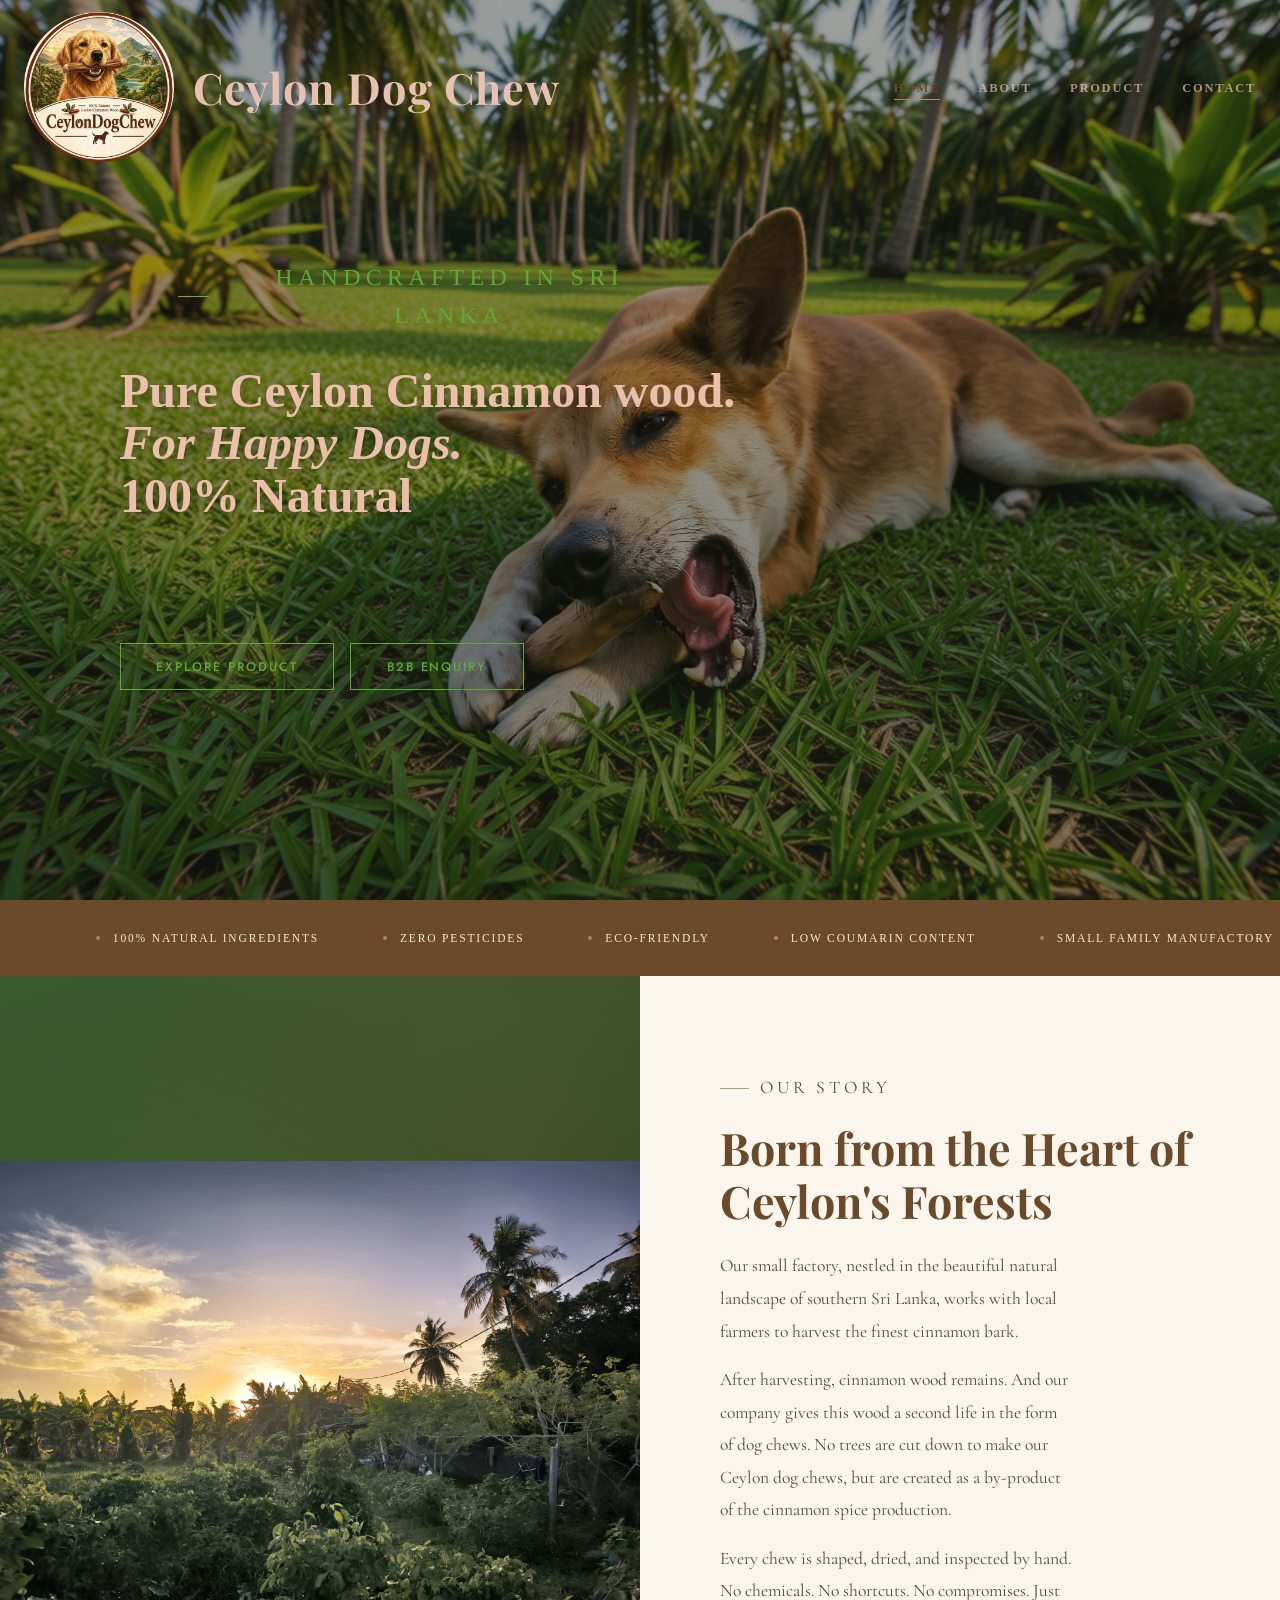
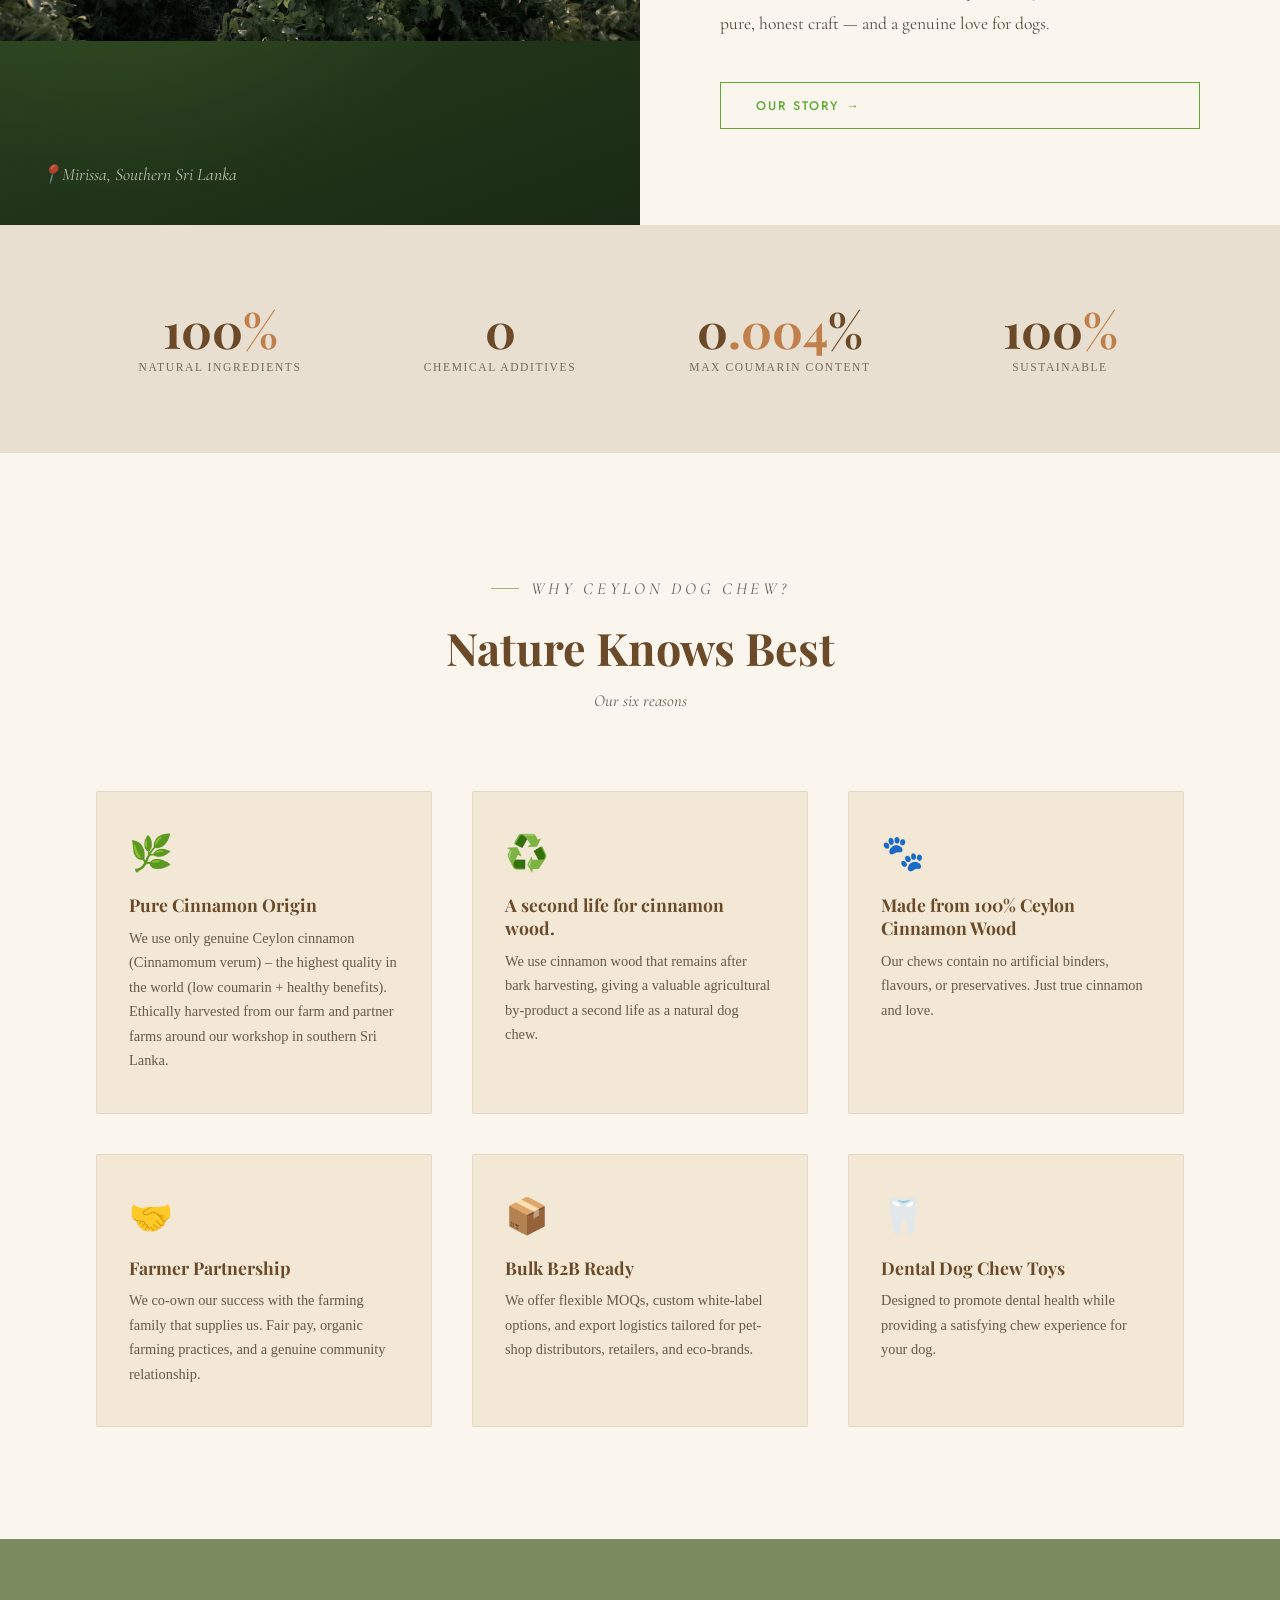
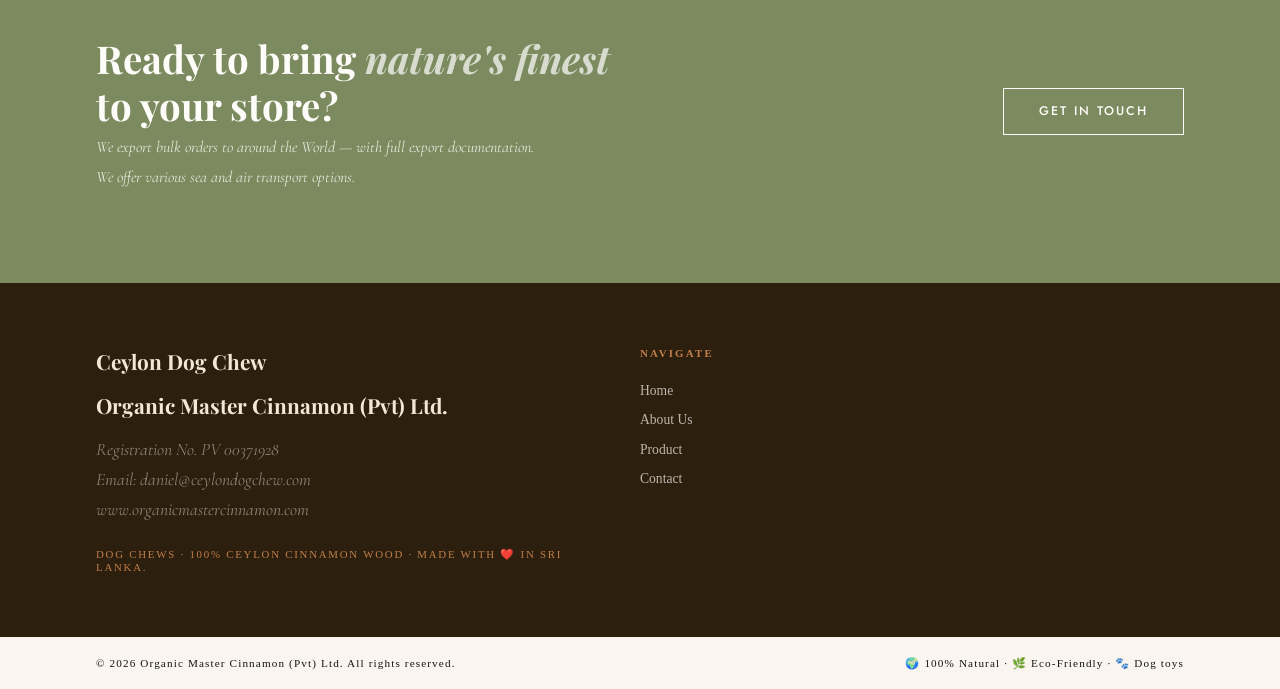
==== commit 1971de7f: "finale" ====
--- a/index.html
+++ b/index.html
@@ -3,7 +3,7 @@
 <head>
   <meta charset="UTF-8" />
   <meta name="viewport" content="width=device-width, initial-scale=1.0"/>
-  <title>Ceylon Dog Chew — 100% Natural Ceylon Cinnamon Wood (Cinnamomum verum), Made in Sri Lanka, </title>
+  <title>Ceylon Dog Chew — 100% Natural Ceylon Cinnamon Wood (Cinnamomum verum), Dog toys - Made in Sri Lanka.</title>
   <link rel="preconnect" href="https://fonts.googleapis.com">
   <link rel="icon" type="image/x-icon" href="/assets/dog_white_icon_96.png">
   <link rel="preconnect" href="https://fonts.gstatic.com" crossorigin>
@@ -44,15 +44,16 @@
 <div class="page active" id="home">
 
   <!-- Hero -->
-  <section class="hero">
+  <section class="home-hero">
     <div class="hero-content">
       <p class="hero-eyebrow">Handcrafted in Sri Lanka</p>
       <h1>Pure Ceylon Cinnamon wood.<br><em>For Happy Dogs.</em><br>100% Natural</h1>
-      <p class="hero-desc">A little piece of Ceylon for your best friend. Natural cinnamon wood (Cinnamomum verum), carefully made by hand in southern Sri Lanka.</p>
+     <!-- <p class="hero-desc">A little piece of Ceylon for your best friend. Natural cinnamon wood (Cinnamomum verum), carefully made by hand in southern Sri Lanka.</p> -->
     
       <div class="hero-ctas">
         <a href="product.html" class="btn btn-bark nav-link" data-page="product"><span>Explore Product</span></a>
         <a href="contact.html" class="btn btn-bark nav-link" data-page="contact"><span>B2B Enquiry</span></a>
+      
       </div>
       <!-- 
       <div class="hero-badges">
@@ -61,22 +62,6 @@
         <div class="hero-badge"><span class="icon">🐾</span> Dog-Safe</div>
         <div class="hero-badge"><span class="icon">🌍</span> Eco-Friendly</div>
       </div>  --> 
-    </div>
-
-    <div class="hero-redesign__visual">
-      <div class="hero-redesign__main-photo">
-        <img src="assets/meggie1.jpeg" alt="A happy dog with a Ceylon cinnamon chew">
-      </div>
-      <!--  <div class="hero-redesign__product-photo">
-        <img src="assets/produckt1.jpeg"
-             alt="Ceylon cinnamon wood dog chew">
-      </div> -->
-      <div class="hero-redesign__note">
-        <small>Meggie· Mirissa</small>
-      </div>
-      <div class="hero-redesign__seal">Good for<br>dogs
-        <span>Gentle by nature</span>
-      </div>
     </div>
   </section>
 
@@ -111,7 +96,7 @@
     <div class="story-image">
       <div class="story-image-pattern"></div>
       <div class="story-image-deco">
-        <img src="assets/sunset_manufactory.jpeg">
+        <img src="assets/sunset_manufactory.jpeg" alt="Sunset over the manufactory in Mirissa, Sri Lanka">
       <!-- <span class="story-leaf-big">🌿</span> -->
       </div>
       <div class="story-location">📍Mirissa, Southern Sri Lanka</div>
@@ -137,7 +122,7 @@
       <div class="number-label">Chemical Additives</div>
     </div>
     <div class="number-item reveal reveal-delay-2">
-      <div class="number-val">0<span>.004</span></div>
+      <div class="number-val">0<span>.004</span>%</div>
       <div class="number-label">Max Coumarin Content</div>
     </div>
     <div class="number-item reveal reveal-delay-3">
@@ -203,13 +188,13 @@
 ============================================================ -->
 <footer>
   <div class="footer-brand">
-    <div class="footer-logo">🌿 Ceylon Dog Chew</div>
-    <div class="footer-logo">🌿 Organic Master Cinnamon (Pvt) Ltd.</div>
+    <div class="footer-logo">Ceylon Dog Chew</div>
+    <div class="footer-logo">Organic Master Cinnamon (Pvt) Ltd.</div>
     <div class="footer-tagline">Registration No. PV 00371928<br> Email: <a href="mailto:daniel@ceylondogchew.com" style="color:inherit; " onmouseover="this.style.color='#e0d8c2';" onmouseout="this.style.color='inherit';">daniel@ceylondogchew.com</a><br>
     <a href="https://www.organicmastercinnamon.com" style="color:inherit; " onmouseover="this.style.color='#e0d8c2';" onmouseout="this.style.color='inherit';"  target="_blank">www.organicmastercinnamon.com</a>
   </div>
-    <div class="footer-origin">Dog Chews · 100% Ceylon Cinnamon Wood · Made with ❤️ in Sri Lanka. </div>
-  </div>
+  <div class="footer-origin">Dog Chews · 100% Ceylon Cinnamon Wood · Made with ❤️ in Sri Lanka. </div>
+  </div> 
   <div class="footer-col">
     <h4>Navigate</h4>
     <ul>
@@ -219,6 +204,8 @@
       <li><a href="contact.html" class="nav-link" data-page="contact">Contact</a></li>
     </ul>
   </div>
+   
+  <!--
   <div class="footer-col">
     <h4>Export Documentation</h4>
     <ul>
@@ -227,7 +214,8 @@
       <li><a href="" class="nav-link" data-page="contact">SGS Laboratory Report</a></li>
       <li><a href="" class="nav-link" data-page="contact">Certificate of Analysis - COA</a></li>
     </ul>
-  </div>
+  </div>     -->
+
 </footer>
 <div class="footer-bottom">
   <span>© 2026 Organic Master Cinnamon (Pvt) Ltd. All rights reserved. </span>
--- a/css/styles.css
+++ b/css/styles.css
@@ -27,7 +27,6 @@
 *, *::before, *::after { box-sizing: border-box; margin: 0; padding: 0; }
 html { scroll-behavior: smooth; font-size: 16px; }
 body {
-  font-family: var(--ff-body);
   background: var(--cream);
   color: var(--earth);
   overflow-x: hidden;
@@ -64,10 +63,11 @@
 .nav-logo {
   font-family: var(--ff-display);
   font-size: 1.8rem;
-  font-weight: 700;
-  color: var(--bark);
+  font-weight: 900;
+  color: rgb(231, 193, 177);
   letter-spacing: .04em;
   display: flex; align-items: center; gap: .6rem;
+
 }
 .nav-logo .leaf-icon { font-size: 1.4rem; }
 .nav-links {
@@ -78,7 +78,7 @@
   font-weight: 800;
   letter-spacing: .14em;
   text-transform: uppercase;
-  color: black;
+  color: rgb(236, 191, 171);
   opacity: .7;
   transition: opacity var(--transition), color var(--transition);
   position: relative;
@@ -144,8 +144,8 @@
   position: relative; overflow: hidden;
 }
 
-.btn-bark { color: var(--bark); }
-.btn-bark:hover { color: var(--clay); }
+.btn-bark { color: rgb(95, 168, 53); }
+.btn-bark:hover { color: rgb(236, 191, 171); }
 .btn-white { color: var(--white); }
 .btn-white:hover { color: var(--bark); }
 .btn-moss { color: var(--moss); }
@@ -185,7 +185,8 @@
 .hero-eyebrow {
   font-size: .7rem; font-weight: 500;
   letter-spacing: .22em; text-transform: uppercase;
-  color: var(--leaf); margin-bottom: 1.4rem;
+  color: rgb(95, 168, 53);
+  margin-bottom: 1.4rem;
   margin-left: 80px;
   display: flex; align-items: center; gap: .8rem;
 }
@@ -469,7 +470,7 @@
 .about-hero-label::before { content: ''; width: 2rem; height: 1px; background: var(--leaf); }
 .about-hero h1 {
   font-family: var(--ff-display);
-  font-size: clamp(2.4rem, 5vw, 4.2rem);
+  font-size: clamp(2.0rem, 5vw, 3.2rem);
   font-weight: 700; line-height: 1.12; max-width: 14ch;
 }
 .about-hero h1 em { font-style: italic; color: var(--clay); }
@@ -758,7 +759,7 @@
 }
 .contact-hero h1 {
   font-family: var(--ff-display);
-  font-size: clamp(2.4rem, 5vw, 4rem);
+  font-size: clamp(2.0rem, 5vw, 3.0rem);
   font-weight: 700; line-height: 1.1; max-width: 18ch;
   position: relative; z-index: 2;
 }
@@ -894,7 +895,7 @@
 @media (max-width: 1024px) {
   .hero { grid-template-columns: 1fr; }
   .hero-visual { display: none; }
-  .hero-content { padding: 8rem 2.5rem 5rem; }
+  .hero-content { padding: 0rem 2.5rem 3rem; }
   .story { grid-template-columns: 1fr; }
   .story-image { min-height: 260px; }
   .story-content { padding: 4rem 2.5rem; }
@@ -914,7 +915,7 @@
   .reach-us-grid { grid-template-columns: repeat(2,1fr); }
   footer { grid-template-columns: 1fr; gap: 2.5rem; padding: 3rem 2.5rem; }
   .footer-bottom { padding: 1rem 2.5rem; flex-direction: column; gap: .5rem; }
-  .about-hero, .contact-hero, .product-hero { padding: 8rem 2.5rem 5rem; }
+  .about-hero, .contact-hero, .product-hero { padding: 6rem 2.5rem 2rem; }
   .about-story-content, .ingredients { padding: 4rem 2.5rem; }
   .certifications { padding: 4rem 2.5rem; }
   .product-hero { grid-template-columns: 1fr; }
@@ -960,7 +961,7 @@
 
 @media (max-width: 768px) {
   .logo-img {
-    height: 100px;
+    height: 110px;
   }
   .nav-logo {
     font-size: 1.3rem;
@@ -969,7 +970,7 @@
 
 @media (max-width: 480px) {
   .logo-img {
-    height: 60px;
+    height: 80px;
   }
   .nav-logo {
     font-size: 1.1rem;
@@ -1621,3 +1622,84 @@
     border-radius: 14px;
   }
 } 
+
+/* HOMEPAGE – background photo */
+
+.home-hero {
+    position: relative;
+    min-height: 100vh;
+    display: flex;
+    align-items: center;
+    background:
+        linear-gradient(
+            rgba(20, 25, 15, 0.40),
+            rgba(20, 25, 15, 0.55)
+        ),
+        url("/assets/Meggie_palm.jpg");
+
+    background-size: cover;
+    background-position: center;
+    background-repeat: no-repeat;
+
+    color: rgb(236, 191, 171);
+    text-align: center;
+    padding: 60px 24px;
+    box-sizing: border-box;
+}
+
+/* Nadpis na fotografii */
+
+.home-hero h1 {
+    font-size: clamp(1.5rem, 4vw, 3rem);
+    font-weight: 800;
+    line-height: 1.1;
+    margin-bottom: 120px;
+    text-shadow: 0 2px 12px rgba(0, 0, 0, 0.35);
+    justify-content: flex-start;
+    text-align: left;
+}
+
+/* Text na fotografii */
+
+.home-hero p {
+    max-width: 500px;
+    margin: 0 auto 30px;
+    font-size: clamp(1.1rem, 2vw, 1.5rem);
+    line-height: 1.6;
+}
+
+/* Mobilní zařízení */
+
+@media (max-width: 768px) {
+    .home-hero {
+        min-height: 85vh;
+        background-position: center;
+        padding: 50px 20px;
+    }
+    .home-hero p {
+        margin-top: 40px;
+        font-size: clamp(0.9rem, 2.2vw, 1.1rem);
+    }
+}
+
+.contact-hero {
+    position: relative;
+    min-height: 70vh;
+    display: flex;
+    align-items: center;
+    background:
+        linear-gradient(
+            rgba(20, 25, 15, 0.40),
+            rgba(20, 25, 15, 0.55)
+        ),
+        url("/assets/product_foto.jpg");
+
+    background-size: cover;
+    background-position: bottom;
+    background-repeat: no-repeat;
+
+    color: rgb(236, 191, 171);
+    text-align: center;
+    padding: 60px 24px;
+    box-sizing: border-box;
+}
